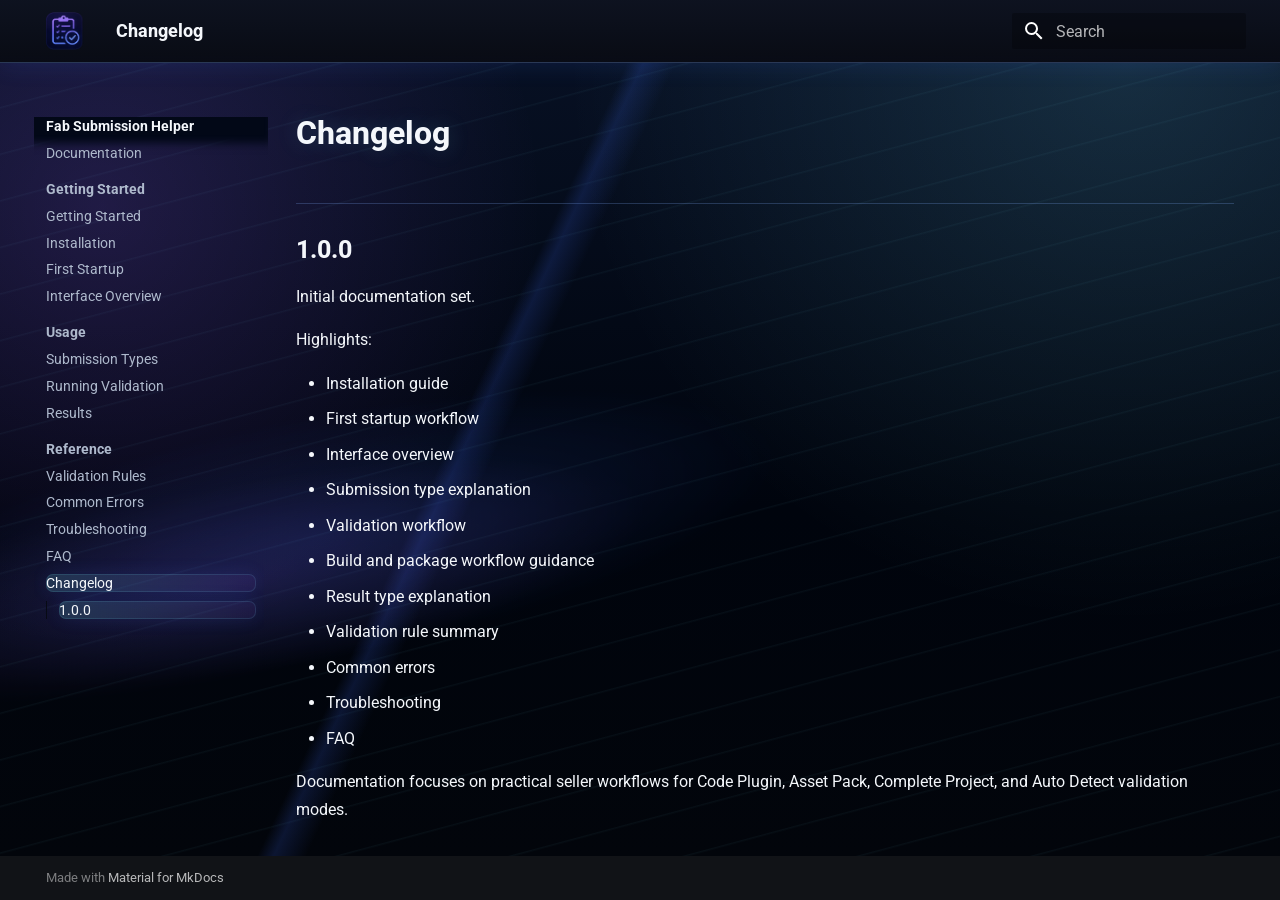
==== site/changelog/index.html @ 4ea3054d "Add MkDocs documentation site" ====
<!doctype html>
<html lang="en" class="no-js">
  <head>
    
      <meta charset="utf-8">
      <meta name="viewport" content="width=device-width,initial-scale=1">
      
        <meta name="description" content="Documentation for the Fab Submission Helper Unreal Engine plugin.">
      
      
        <meta name="author" content="Dokazin">
      
      
      
        <link rel="prev" href="../faq/">
      
      
      
        
      
      
      <link rel="icon" href="../assets/images/Icon128.png">
      <meta name="generator" content="mkdocs-1.6.1, mkdocs-material-9.7.6">
    
    
      
        <title>Changelog - Fab Submission Helper</title>
      
    
    
      <link rel="stylesheet" href="../assets/stylesheets/main.484c7ddc.min.css">
      
        
        <link rel="stylesheet" href="../assets/stylesheets/palette.ab4e12ef.min.css">
      
      


    
    
      
    
    
      
        
        
        <link rel="preconnect" href="https://fonts.gstatic.com" crossorigin>
        <link rel="stylesheet" href="https://fonts.googleapis.com/css?family=Roboto:300,300i,400,400i,700,700i%7CRoboto+Mono:400,400i,700,700i&display=fallback">
        <style>:root{--md-text-font:"Roboto";--md-code-font:"Roboto Mono"}</style>
      
    
    
      <link rel="stylesheet" href="../stylesheets/extra.css">
    
    <script>__md_scope=new URL("..",location),__md_hash=e=>[...e].reduce(((e,_)=>(e<<5)-e+_.charCodeAt(0)),0),__md_get=(e,_=localStorage,t=__md_scope)=>JSON.parse(_.getItem(t.pathname+"."+e)),__md_set=(e,_,t=localStorage,a=__md_scope)=>{try{t.setItem(a.pathname+"."+e,JSON.stringify(_))}catch(e){}}</script>
    
      

    
    
  </head>
  
  
    
    
    
    
    
    <body dir="ltr" data-md-color-scheme="slate" data-md-color-primary="black" data-md-color-accent="cyan">
  
    
    <input class="md-toggle" data-md-toggle="drawer" type="checkbox" id="__drawer" autocomplete="off">
    <input class="md-toggle" data-md-toggle="search" type="checkbox" id="__search" autocomplete="off">
    <label class="md-overlay" for="__drawer"></label>
    <div data-md-component="skip">
      
        
        <a href="#changelog" class="md-skip">
          Skip to content
        </a>
      
    </div>
    <div data-md-component="announce">
      
    </div>
    
    
      

  

<header class="md-header md-header--shadow" data-md-component="header">
  <nav class="md-header__inner md-grid" aria-label="Header">
    <a href=".." title="Fab Submission Helper" class="md-header__button md-logo" aria-label="Fab Submission Helper" data-md-component="logo">
      
  <img src="../assets/images/Icon128.png" alt="logo">

    </a>
    <label class="md-header__button md-icon" for="__drawer">
      
      <svg xmlns="http://www.w3.org/2000/svg" viewBox="0 0 24 24"><path d="M3 6h18v2H3zm0 5h18v2H3zm0 5h18v2H3z"/></svg>
    </label>
    <div class="md-header__title" data-md-component="header-title">
      <div class="md-header__ellipsis">
        <div class="md-header__topic">
          <span class="md-ellipsis">
            Fab Submission Helper
          </span>
        </div>
        <div class="md-header__topic" data-md-component="header-topic">
          <span class="md-ellipsis">
            
              Changelog
            
          </span>
        </div>
      </div>
    </div>
    
      
    
    
    
    
      
      
        <label class="md-header__button md-icon" for="__search">
          
          <svg xmlns="http://www.w3.org/2000/svg" viewBox="0 0 24 24"><path d="M9.5 3A6.5 6.5 0 0 1 16 9.5c0 1.61-.59 3.09-1.56 4.23l.27.27h.79l5 5-1.5 1.5-5-5v-.79l-.27-.27A6.52 6.52 0 0 1 9.5 16 6.5 6.5 0 0 1 3 9.5 6.5 6.5 0 0 1 9.5 3m0 2C7 5 5 7 5 9.5S7 14 9.5 14 14 12 14 9.5 12 5 9.5 5"/></svg>
        </label>
        <div class="md-search" data-md-component="search" role="dialog">
  <label class="md-search__overlay" for="__search"></label>
  <div class="md-search__inner" role="search">
    <form class="md-search__form" name="search">
      <input type="text" class="md-search__input" name="query" aria-label="Search" placeholder="Search" autocapitalize="off" autocorrect="off" autocomplete="off" spellcheck="false" data-md-component="search-query" required>
      <label class="md-search__icon md-icon" for="__search">
        
        <svg xmlns="http://www.w3.org/2000/svg" viewBox="0 0 24 24"><path d="M9.5 3A6.5 6.5 0 0 1 16 9.5c0 1.61-.59 3.09-1.56 4.23l.27.27h.79l5 5-1.5 1.5-5-5v-.79l-.27-.27A6.52 6.52 0 0 1 9.5 16 6.5 6.5 0 0 1 3 9.5 6.5 6.5 0 0 1 9.5 3m0 2C7 5 5 7 5 9.5S7 14 9.5 14 14 12 14 9.5 12 5 9.5 5"/></svg>
        
        <svg xmlns="http://www.w3.org/2000/svg" viewBox="0 0 24 24"><path d="M20 11v2H8l5.5 5.5-1.42 1.42L4.16 12l7.92-7.92L13.5 5.5 8 11z"/></svg>
      </label>
      <nav class="md-search__options" aria-label="Search">
        
          <a href="javascript:void(0)" class="md-search__icon md-icon" title="Share" aria-label="Share" data-clipboard data-clipboard-text="" data-md-component="search-share" tabindex="-1">
            
            <svg xmlns="http://www.w3.org/2000/svg" viewBox="0 0 24 24"><path d="M18 16.08c-.76 0-1.44.3-1.96.77L8.91 12.7c.05-.23.09-.46.09-.7s-.04-.47-.09-.7l7.05-4.11c.54.5 1.25.81 2.04.81a3 3 0 0 0 3-3 3 3 0 0 0-3-3 3 3 0 0 0-3 3c0 .24.04.47.09.7L8.04 9.81C7.5 9.31 6.79 9 6 9a3 3 0 0 0-3 3 3 3 0 0 0 3 3c.79 0 1.5-.31 2.04-.81l7.12 4.15c-.05.21-.08.43-.08.66 0 1.61 1.31 2.91 2.92 2.91s2.92-1.3 2.92-2.91A2.92 2.92 0 0 0 18 16.08"/></svg>
          </a>
        
        <button type="reset" class="md-search__icon md-icon" title="Clear" aria-label="Clear" tabindex="-1">
          
          <svg xmlns="http://www.w3.org/2000/svg" viewBox="0 0 24 24"><path d="M19 6.41 17.59 5 12 10.59 6.41 5 5 6.41 10.59 12 5 17.59 6.41 19 12 13.41 17.59 19 19 17.59 13.41 12z"/></svg>
        </button>
      </nav>
      
        <div class="md-search__suggest" data-md-component="search-suggest"></div>
      
    </form>
    <div class="md-search__output">
      <div class="md-search__scrollwrap" tabindex="0" data-md-scrollfix>
        <div class="md-search-result" data-md-component="search-result">
          <div class="md-search-result__meta">
            Initializing search
          </div>
          <ol class="md-search-result__list" role="presentation"></ol>
        </div>
      </div>
    </div>
  </div>
</div>
      
    
    
  </nav>
  
</header>
    
    <div class="md-container" data-md-component="container">
      
      
        
          
        
      
      <main class="md-main" data-md-component="main">
        <div class="md-main__inner md-grid">
          
            
              
              <div class="md-sidebar md-sidebar--primary" data-md-component="sidebar" data-md-type="navigation" >
                <div class="md-sidebar__scrollwrap">
                  <div class="md-sidebar__inner">
                    



  

<nav class="md-nav md-nav--primary md-nav--integrated" aria-label="Navigation" data-md-level="0">
  <label class="md-nav__title" for="__drawer">
    <a href=".." title="Fab Submission Helper" class="md-nav__button md-logo" aria-label="Fab Submission Helper" data-md-component="logo">
      
  <img src="../assets/images/Icon128.png" alt="logo">

    </a>
    Fab Submission Helper
  </label>
  
  <ul class="md-nav__list" data-md-scrollfix>
    
      
      
  
  
  
  
    <li class="md-nav__item">
      <a href=".." class="md-nav__link">
        
  
  
  <span class="md-ellipsis">
    
  
    Documentation
  

    
  </span>
  
  

      </a>
    </li>
  

    
      
      
  
  
  
  
    
    
    
    
      
        
        
      
    
    
    <li class="md-nav__item md-nav__item--section md-nav__item--nested">
      
        
        
          
        
        <input class="md-nav__toggle md-toggle md-toggle--indeterminate" type="checkbox" id="__nav_2" >
        
          
          <label class="md-nav__link" for="__nav_2" id="__nav_2_label" tabindex="">
            
  
  
  <span class="md-ellipsis">
    
  
    Getting Started
  

    
  </span>
  
  

            <span class="md-nav__icon md-icon"></span>
          </label>
        
        <nav class="md-nav" data-md-level="1" aria-labelledby="__nav_2_label" aria-expanded="false">
          <label class="md-nav__title" for="__nav_2">
            <span class="md-nav__icon md-icon"></span>
            
  
    Getting Started
  

          </label>
          <ul class="md-nav__list" data-md-scrollfix>
            
              
                
  
  
  
  
    <li class="md-nav__item">
      <a href="../getting-started/" class="md-nav__link">
        
  
  
  <span class="md-ellipsis">
    
  
    Getting Started
  

    
  </span>
  
  

      </a>
    </li>
  

              
            
              
                
  
  
  
  
    <li class="md-nav__item">
      <a href="../installation/" class="md-nav__link">
        
  
  
  <span class="md-ellipsis">
    
  
    Installation
  

    
  </span>
  
  

      </a>
    </li>
  

              
            
              
                
  
  
  
  
    <li class="md-nav__item">
      <a href="../first-startup/" class="md-nav__link">
        
  
  
  <span class="md-ellipsis">
    
  
    First Startup
  

    
  </span>
  
  

      </a>
    </li>
  

              
            
              
                
  
  
  
  
    <li class="md-nav__item">
      <a href="../interface-overview/" class="md-nav__link">
        
  
  
  <span class="md-ellipsis">
    
  
    Interface Overview
  

    
  </span>
  
  

      </a>
    </li>
  

              
            
          </ul>
        </nav>
      
    </li>
  

    
      
      
  
  
  
  
    
    
    
    
      
        
        
      
    
    
    <li class="md-nav__item md-nav__item--section md-nav__item--nested">
      
        
        
          
        
        <input class="md-nav__toggle md-toggle md-toggle--indeterminate" type="checkbox" id="__nav_3" >
        
          
          <label class="md-nav__link" for="__nav_3" id="__nav_3_label" tabindex="">
            
  
  
  <span class="md-ellipsis">
    
  
    Usage
  

    
  </span>
  
  

            <span class="md-nav__icon md-icon"></span>
          </label>
        
        <nav class="md-nav" data-md-level="1" aria-labelledby="__nav_3_label" aria-expanded="false">
          <label class="md-nav__title" for="__nav_3">
            <span class="md-nav__icon md-icon"></span>
            
  
    Usage
  

          </label>
          <ul class="md-nav__list" data-md-scrollfix>
            
              
                
  
  
  
  
    <li class="md-nav__item">
      <a href="../submission-types/" class="md-nav__link">
        
  
  
  <span class="md-ellipsis">
    
  
    Submission Types
  

    
  </span>
  
  

      </a>
    </li>
  

              
            
              
                
  
  
  
  
    <li class="md-nav__item">
      <a href="../running-validation/" class="md-nav__link">
        
  
  
  <span class="md-ellipsis">
    
  
    Running Validation
  

    
  </span>
  
  

      </a>
    </li>
  

              
            
              
                
  
  
  
  
    <li class="md-nav__item">
      <a href="../results/" class="md-nav__link">
        
  
  
  <span class="md-ellipsis">
    
  
    Results
  

    
  </span>
  
  

      </a>
    </li>
  

              
            
          </ul>
        </nav>
      
    </li>
  

    
      
      
  
  
    
  
  
  
    
    
    
    
      
        
        
      
    
    
    <li class="md-nav__item md-nav__item--active md-nav__item--section md-nav__item--nested">
      
        
        
        <input class="md-nav__toggle md-toggle " type="checkbox" id="__nav_4" checked>
        
          
          <label class="md-nav__link" for="__nav_4" id="__nav_4_label" tabindex="">
            
  
  
  <span class="md-ellipsis">
    
  
    Reference
  

    
  </span>
  
  

            <span class="md-nav__icon md-icon"></span>
          </label>
        
        <nav class="md-nav" data-md-level="1" aria-labelledby="__nav_4_label" aria-expanded="true">
          <label class="md-nav__title" for="__nav_4">
            <span class="md-nav__icon md-icon"></span>
            
  
    Reference
  

          </label>
          <ul class="md-nav__list" data-md-scrollfix>
            
              
                
  
  
  
  
    <li class="md-nav__item">
      <a href="../validation-rules/" class="md-nav__link">
        
  
  
  <span class="md-ellipsis">
    
  
    Validation Rules
  

    
  </span>
  
  

      </a>
    </li>
  

              
            
              
                
  
  
  
  
    <li class="md-nav__item">
      <a href="../common-errors/" class="md-nav__link">
        
  
  
  <span class="md-ellipsis">
    
  
    Common Errors
  

    
  </span>
  
  

      </a>
    </li>
  

              
            
              
                
  
  
  
  
    <li class="md-nav__item">
      <a href="../troubleshooting/" class="md-nav__link">
        
  
  
  <span class="md-ellipsis">
    
  
    Troubleshooting
  

    
  </span>
  
  

      </a>
    </li>
  

              
            
              
                
  
  
  
  
    <li class="md-nav__item">
      <a href="../faq/" class="md-nav__link">
        
  
  
  <span class="md-ellipsis">
    
  
    FAQ
  

    
  </span>
  
  

      </a>
    </li>
  

              
            
              
                
  
  
    
  
  
  
    <li class="md-nav__item md-nav__item--active">
      
      <input class="md-nav__toggle md-toggle" type="checkbox" id="__toc">
      
      
        
      
      
        <label class="md-nav__link md-nav__link--active" for="__toc">
          
  
  
  <span class="md-ellipsis">
    
  
    Changelog
  

    
  </span>
  
  

          <span class="md-nav__icon md-icon"></span>
        </label>
      
      <a href="./" class="md-nav__link md-nav__link--active">
        
  
  
  <span class="md-ellipsis">
    
  
    Changelog
  

    
  </span>
  
  

      </a>
      
        

  

<nav class="md-nav md-nav--secondary" aria-label="On this page">
  
  
  
    
  
  
    <label class="md-nav__title" for="__toc">
      <span class="md-nav__icon md-icon"></span>
      On this page
    </label>
    <ul class="md-nav__list" data-md-component="toc" data-md-scrollfix>
      
        <li class="md-nav__item">
  <a href="#100" class="md-nav__link">
    <span class="md-ellipsis">
      
        1.0.0
      
    </span>
  </a>
  
</li>
      
    </ul>
  
</nav>
      
    </li>
  

              
            
          </ul>
        </nav>
      
    </li>
  

    
  </ul>
</nav>
                  </div>
                </div>
              </div>
            
            
          
          
            <div class="md-content" data-md-component="content">
              
              <article class="md-content__inner md-typeset">
                
                  



<h1 id="changelog">Changelog<a class="headerlink" href="#changelog" title="Permanent link">&para;</a></h1>
<h2 id="100">1.0.0<a class="headerlink" href="#100" title="Permanent link">&para;</a></h2>
<p>Initial documentation set.</p>
<p>Highlights:</p>
<ul>
<li>Installation guide</li>
<li>First startup workflow</li>
<li>Interface overview</li>
<li>Submission type explanation</li>
<li>Validation workflow</li>
<li>Build and package workflow guidance</li>
<li>Result type explanation</li>
<li>Validation rule summary</li>
<li>Common errors</li>
<li>Troubleshooting</li>
<li>FAQ</li>
</ul>
<p>Documentation focuses on practical seller workflows for Code Plugin, Asset Pack, Complete Project, and Auto Detect validation modes.</p>












                
              </article>
            </div>
          
          
  <script>var tabs=__md_get("__tabs");if(Array.isArray(tabs))e:for(var set of document.querySelectorAll(".tabbed-set")){var labels=set.querySelector(".tabbed-labels");for(var tab of tabs)for(var label of labels.getElementsByTagName("label"))if(label.innerText.trim()===tab){var input=document.getElementById(label.htmlFor);input.checked=!0;continue e}}</script>

<script>var target=document.getElementById(location.hash.slice(1));target&&target.name&&(target.checked=target.name.startsWith("__tabbed_"))</script>
        </div>
        
          <button type="button" class="md-top md-icon" data-md-component="top" hidden>
  
  <svg xmlns="http://www.w3.org/2000/svg" viewBox="0 0 24 24"><path d="M13 20h-2V8l-5.5 5.5-1.42-1.42L12 4.16l7.92 7.92-1.42 1.42L13 8z"/></svg>
  Back to top
</button>
        
      </main>
      
        <footer class="md-footer">
  
  <div class="md-footer-meta md-typeset">
    <div class="md-footer-meta__inner md-grid">
      <div class="md-copyright">
  
  
    Made with
    <a href="https://squidfunk.github.io/mkdocs-material/" target="_blank" rel="noopener">
      Material for MkDocs
    </a>
  
</div>
      
    </div>
  </div>
</footer>
      
    </div>
    <div class="md-dialog" data-md-component="dialog">
      <div class="md-dialog__inner md-typeset"></div>
    </div>
    
    
    
      
      
      <script id="__config" type="application/json">{"annotate": null, "base": "..", "features": ["navigation.sections", "navigation.expand", "navigation.top", "navigation.tracking", "toc.follow", "toc.integrate", "search.suggest", "search.highlight", "search.share", "content.code.copy", "content.code.select", "content.tabs.link"], "search": "../assets/javascripts/workers/search.2c215733.min.js", "tags": null, "translations": {"clipboard.copied": "Copied to clipboard", "clipboard.copy": "Copy to clipboard", "search.result.more.one": "1 more on this page", "search.result.more.other": "# more on this page", "search.result.none": "No matching documents", "search.result.one": "1 matching document", "search.result.other": "# matching documents", "search.result.placeholder": "Type to start searching", "search.result.term.missing": "Missing", "select.version": "Select version"}, "version": null}</script>
    
    
      <script src="../assets/javascripts/bundle.79ae519e.min.js"></script>
      
        <script src="../javascripts/nav-active.js"></script>
      
    
  </body>
</html>
---- site/assets/stylesheets/main.484c7ddc.min.css ----
@charset "UTF-8";html{-webkit-text-size-adjust:none;-moz-text-size-adjust:none;text-size-adjust:none;box-sizing:border-box}*,:after,:before{box-sizing:inherit}@media (prefers-reduced-motion){*,:after,:before{transition:none!important}}body{margin:0}a,button,input,label{-webkit-tap-highlight-color:transparent}a{color:inherit;text-decoration:none}hr{border:0;box-sizing:initial;display:block;height:.05rem;overflow:visible;padding:0}small{font-size:80%}sub,sup{line-height:1em}img{border-style:none}table{border-collapse:initial;border-spacing:0}td,th{font-weight:400;vertical-align:top}button{background:#0000;border:0;font-family:inherit;font-size:inherit;margin:0;padding:0}input{border:0;outline:none}:root{--md-primary-fg-color:#4051b5;--md-primary-fg-color--light:#5d6cc0;--md-primary-fg-color--dark:#303fa1;--md-primary-bg-color:#fff;--md-primary-bg-color--light:#ffffffb3;--md-accent-fg-color:#526cfe;--md-accent-fg-color--transparent:#526cfe1a;--md-accent-bg-color:#fff;--md-accent-bg-color--light:#ffffffb3}[data-md-color-scheme=default]{color-scheme:light}[data-md-color-scheme=default] img[src$="#gh-dark-mode-only"],[data-md-color-scheme=default] img[src$="#only-dark"]{display:none}:root,[data-md-color-scheme=default]{--md-hue:225deg;--md-default-fg-color:#000000de;--md-default-fg-color--light:#0000008a;--md-default-fg-color--lighter:#00000052;--md-default-fg-color--lightest:#00000012;--md-default-bg-color:#fff;--md-default-bg-color--light:#ffffffb3;--md-default-bg-color--lighter:#ffffff4d;--md-default-bg-color--lightest:#ffffff1f;--md-code-fg-color:#36464e;--md-code-bg-color:#f5f5f5;--md-code-bg-color--light:#f5f5f5b3;--md-code-bg-color--lighter:#f5f5f54d;--md-code-hl-color:#4287ff;--md-code-hl-color--light:#4287ff1a;--md-code-hl-number-color:#d52a2a;--md-code-hl-special-color:#db1457;--md-code-hl-function-color:#a846b9;--md-code-hl-constant-color:#6e59d9;--md-code-hl-keyword-color:#3f6ec6;--md-code-hl-string-color:#1c7d4d;--md-code-hl-name-color:var(--md-code-fg-color);--md-code-hl-operator-color:var(--md-default-fg-color--light);--md-code-hl-punctuation-color:var(--md-default-fg-color--light);--md-code-hl-comment-color:var(--md-default-fg-color--light);--md-code-hl-generic-color:var(--md-default-fg-color--light);--md-code-hl-variable-color:var(--md-default-fg-color--light);--md-typeset-color:var(--md-default-fg-color);--md-typeset-a-color:var(--md-primary-fg-color);--md-typeset-del-color:#f5503d26;--md-typeset-ins-color:#0bd57026;--md-typeset-kbd-color:#fafafa;--md-typeset-kbd-accent-color:#fff;--md-typeset-kbd-border-color:#b8b8b8;--md-typeset-mark-color:#ffff0080;--md-typeset-table-color:#0000001f;--md-typeset-table-color--light:rgba(0,0,0,.035);--md-admonition-fg-color:var(--md-default-fg-color);--md-admonition-bg-color:var(--md-default-bg-color);--md-warning-fg-color:#000000de;--md-warning-bg-color:#ff9;--md-footer-fg-color:#fff;--md-footer-fg-color--light:#ffffffb3;--md-footer-fg-color--lighter:#ffffff73;--md-footer-bg-color:#000000de;--md-footer-bg-color--dark:#00000052;--md-shadow-z1:0 0.2rem 0.5rem #0000000d,0 0 0.05rem #0000001a;--md-shadow-z2:0 0.2rem 0.5rem #0000001a,0 0 0.05rem #00000040;--md-shadow-z3:0 0.2rem 0.5rem #0003,0 0 0.05rem #00000059}.md-icon svg{fill:currentcolor;display:block;height:1.2rem;width:1.2rem}body{-webkit-font-smoothing:antialiased;-moz-osx-font-smoothing:grayscale;--md-text-font-family:var(--md-text-font,_),-apple-system,BlinkMacSystemFont,Helvetica,Arial,sans-serif;--md-code-font-family:var(--md-code-font,_),SFMono-Regular,Consolas,Menlo,monospace}aside,body,input{font-feature-settings:"kern","liga";color:var(--md-typeset-color);font-family:var(--md-text-font-family)}code,kbd,pre{font-feature-settings:"kern";font-family:var(--md-code-font-family)}:root{--md-typeset-table-sort-icon:url('data:image/svg+xml;charset=utf-8,<svg xmlns="http://www.w3.org/2000/svg" viewBox="0 0 24 24"><path d="m18 21-4-4h3V7h-3l4-4 4 4h-3v10h3M2 19v-2h10v2M2 13v-2h7v2M2 7V5h4v2z"/></svg>');--md-typeset-table-sort-icon--asc:url('data:image/svg+xml;charset=utf-8,<svg xmlns="http://www.w3.org/2000/svg" viewBox="0 0 24 24"><path d="M19 17h3l-4 4-4-4h3V3h2M2 17h10v2H2M6 5v2H2V5m0 6h7v2H2z"/></svg>');--md-typeset-table-sort-icon--desc:url('data:image/svg+xml;charset=utf-8,<svg xmlns="http://www.w3.org/2000/svg" viewBox="0 0 24 24"><path d="M19 7h3l-4-4-4 4h3v14h2M2 17h10v2H2M6 5v2H2V5m0 6h7v2H2z"/></svg>')}.md-typeset{-webkit-print-color-adjust:exact;color-adjust:exact;font-size:.8rem;line-height:1.6;overflow-wrap:break-word}@media print{.md-typeset{font-size:.68rem}}.md-typeset blockquote,.md-typeset dl,.md-typeset figure,.md-typeset ol,.md-typeset pre,.md-typeset ul{margin-bottom:1em;margin-top:1em}.md-typeset h1{color:var(--md-default-fg-color--light);font-size:2em;line-height:1.3;margin:0 0 1.25em}.md-typeset h1,.md-typeset h2{font-weight:300;letter-spacing:-.01em}.md-typeset h2{font-size:1.5625em;line-height:1.4;margin:1.6em 0 .64em}.md-typeset h3{font-size:1.25em;font-weight:400;letter-spacing:-.01em;line-height:1.5;margin:1.6em 0 .8em}.md-typeset h2+h3{margin-top:.8em}.md-typeset h4{font-weight:700;letter-spacing:-.01em;margin:1em 0}.md-typeset h5,.md-typeset h6{color:var(--md-default-fg-color--light);font-size:.8em;font-weight:700;letter-spacing:-.01em;margin:1.25em 0}.md-typeset h5{text-transform:uppercase}.md-typeset h5 code{text-transform:none}.md-typeset hr{border-bottom:.05rem solid var(--md-default-fg-color--lightest);display:flow-root;margin:1.5em 0}.md-typeset a{color:var(--md-typeset-a-color);word-break:break-word}.md-typeset a,.md-typeset a:before{transition:color 125ms}.md-typeset a:focus,.md-typeset a:hover{color:var(--md-accent-fg-color)}.md-typeset a:focus code,.md-typeset a:hover code{background-color:var(--md-accent-fg-color--transparent);color:var(--md-accent-fg-color)}.md-typeset a code{color:var(--md-typeset-a-color)}.md-typeset a.focus-visible{outline-color:var(--md-accent-fg-color);outline-offset:.2rem}.md-typeset code,.md-typeset kbd,.md-typeset pre{color:var(--md-code-fg-color);direction:ltr;font-variant-ligatures:none;transition:background-color 125ms}@media print{.md-typeset code,.md-typeset kbd,.md-typeset pre{white-space:pre-wrap}}.md-typeset code{background-color:var(--md-code-bg-color);border-radius:.1rem;-webkit-box-decoration-break:clone;box-decoration-break:clone;font-size:.85em;padding:0 .2941176471em;transition:color 125ms,background-color 125ms;word-break:break-word}.md-typeset code:not(.focus-visible){-webkit-tap-highlight-color:transparent;outline:none}.md-typeset pre{display:flow-root;line-height:1.4;position:relative}.md-typeset pre>code{-webkit-box-decoration-break:slice;box-decoration-break:slice;box-shadow:none;display:block;margin:0;outline-color:var(--md-accent-fg-color);overflow:auto;padding:.7720588235em 1.1764705882em;scrollbar-color:var(--md-default-fg-color--lighter) #0000;scrollbar-width:thin;touch-action:auto;word-break:normal}.md-typeset pre>code:hover{scrollbar-color:var(--md-accent-fg-color) #0000}.md-typeset pre>code::-webkit-scrollbar{height:.2rem;width:.2rem}.md-typeset pre>code::-webkit-scrollbar-thumb{background-color:var(--md-default-fg-color--lighter)}.md-typeset pre>code::-webkit-scrollbar-thumb:hover{background-color:var(--md-accent-fg-color)}.md-typeset kbd{background-color:var(--md-typeset-kbd-color);border-radius:.1rem;box-shadow:0 .1rem 0 .05rem var(--md-typeset-kbd-border-color),0 .1rem 0 var(--md-typeset-kbd-border-color),0 -.1rem .2rem var(--md-typeset-kbd-accent-color) inset;color:var(--md-default-fg-color);display:inline-block;font-size:.75em;padding:0 .6666666667em;vertical-align:text-top;word-break:break-word}.md-typeset mark{background-color:var(--md-typeset-mark-color);-webkit-box-decoration-break:clone;box-decoration-break:clone;color:inherit;word-break:break-word}.md-typeset abbr{cursor:help;text-decoration:none}.md-typeset [data-preview],.md-typeset abbr{border-bottom:.05rem dotted var(--md-default-fg-color--light)}.md-typeset small{opacity:.75}[dir=ltr] .md-typeset sub,[dir=ltr] .md-typeset sup{margin-left:.078125em}[dir=rtl] .md-typeset sub,[dir=rtl] .md-typeset sup{margin-right:.078125em}[dir=ltr] .md-typeset blockquote{padding-left:.6rem}[dir=rtl] .md-typeset blockquote{padding-right:.6rem}[dir=ltr] .md-typeset blockquote{border-left:.2rem solid var(--md-default-fg-color--lighter)}[dir=rtl] .md-typeset blockquote{border-right:.2rem solid var(--md-default-fg-color--lighter)}.md-typeset blockquote{color:var(--md-default-fg-color--light);margin-left:0;margin-right:0}.md-typeset ul{list-style-type:disc}.md-typeset ul[type]{list-style-type:revert-layer}[dir=ltr] .md-typeset ol,[dir=ltr] .md-typeset ul{margin-left:.625em}[dir=rtl] .md-typeset ol,[dir=rtl] .md-typeset ul{margin-right:.625em}.md-typeset ol,.md-typeset ul{padding:0}.md-typeset ol:not([hidden]),.md-typeset ul:not([hidden]){display:flow-root}.md-typeset ol ol,.md-typeset ul ol{list-style-type:lower-alpha}.md-typeset ol ol ol,.md-typeset ul ol ol{list-style-type:lower-roman}.md-typeset ol ol ol ol,.md-typeset ul ol ol ol{list-style-type:upper-alpha}.md-typeset ol ol ol ol ol,.md-typeset ul ol ol ol ol{list-style-type:upper-roman}.md-typeset ol[type],.md-typeset ul[type]{list-style-type:revert-layer}[dir=ltr] .md-typeset ol li,[dir=ltr] .md-typeset ul li{margin-left:1.25em}[dir=rtl] .md-typeset ol li,[dir=rtl] .md-typeset ul li{margin-right:1.25em}.md-typeset ol li,.md-typeset ul li{margin-bottom:.5em}.md-typeset ol li blockquote,.md-typeset ol li p,.md-typeset ul li blockquote,.md-typeset ul li p{margin:.5em 0}.md-typeset ol li:last-child,.md-typeset ul li:last-child{margin-bottom:0}[dir=ltr] .md-typeset ol li ol,[dir=ltr] .md-typeset ol li ul,[dir=ltr] .md-typeset ul li ol,[dir=ltr] .md-typeset ul li ul{margin-left:.625em}[dir=rtl] .md-typeset ol li ol,[dir=rtl] .md-typeset ol li ul,[dir=rtl] .md-typeset ul li ol,[dir=rtl] .md-typeset ul li ul{margin-right:.625em}.md-typeset ol li ol,.md-typeset ol li ul,.md-typeset ul li ol,.md-typeset ul li ul{margin-bottom:.5em;margin-top:.5em}[dir=ltr] .md-typeset dd{margin-left:1.875em}[dir=rtl] .md-typeset dd{margin-right:1.875em}.md-typeset dd{margin-bottom:1.5em;margin-top:1em}.md-typeset img,.md-typeset svg,.md-typeset video{height:auto;max-width:100%}.md-typeset img[align=left]{margin:1em 1em 1em 0}.md-typeset img[align=right]{margin:1em 0 1em 1em}.md-typeset img[align]:only-child{margin-top:0}.md-typeset figure{display:flow-root;margin:1em auto;max-width:100%;text-align:center;width:fit-content}.md-typeset figure img{display:block;margin:0 auto}.md-typeset figcaption{font-style:italic;margin:1em auto;max-width:24rem}.md-typeset iframe{max-width:100%}.md-typeset table:not([class]){background-color:var(--md-default-bg-color);border:.05rem solid var(--md-typeset-table-color);border-radius:.1rem;display:inline-block;font-size:.64rem;max-width:100%;overflow:auto;touch-action:auto}@media print{.md-typeset table:not([class]){display:table}}.md-typeset table:not([class])+*{margin-top:1.5em}.md-typeset table:not([class]) td>:first-child,.md-typeset table:not([class]) th>:first-child{margin-top:0}.md-typeset table:not([class]) td>:last-child,.md-typeset table:not([class]) th>:last-child{margin-bottom:0}.md-typeset table:not([class]) td:not([align]),.md-typeset table:not([class]) th:not([align]){text-align:left}[dir=rtl] .md-typeset table:not([class]) td:not([align]),[dir=rtl] .md-typeset table:not([class]) th:not([align]){text-align:right}.md-typeset table:not([class]) th{font-weight:700;min-width:5rem;padding:.9375em 1.25em;vertical-align:top}.md-typeset table:not([class]) td{border-top:.05rem solid var(--md-typeset-table-color);padding:.9375em 1.25em;vertical-align:top}.md-typeset table:not([class]) tbody tr{transition:background-color 125ms}.md-typeset table:not([class]) tbody tr:hover{background-color:var(--md-typeset-table-color--light);box-shadow:0 .05rem 0 var(--md-default-bg-color) inset}.md-typeset table:not([class]) a{word-break:normal}.md-typeset table th[role=columnheader]{cursor:pointer}[dir=ltr] .md-typeset table th[role=columnheader]:after{margin-left:.5em}[dir=rtl] .md-typeset table th[role=columnheader]:after{margin-right:.5em}.md-typeset table th[role=columnheader]:after{content:"";display:inline-block;height:1.2em;-webkit-mask-image:var(--md-typeset-table-sort-icon);mask-image:var(--md-typeset-table-sort-icon);-webkit-mask-repeat:no-repeat;mask-repeat:no-repeat;-webkit-mask-size:contain;mask-size:contain;transition:background-color 125ms;vertical-align:text-bottom;width:1.2em}.md-typeset table th[role=columnheader]:hover:after{background-color:var(--md-default-fg-color--lighter)}.md-typeset table th[role=columnheader][aria-sort=ascending]:after{background-color:var(--md-default-fg-color--light);-webkit-mask-image:var(--md-typeset-table-sort-icon--asc);mask-image:var(--md-typeset-table-sort-icon--asc)}.md-typeset table th[role=columnheader][aria-sort=descending]:after{background-color:var(--md-default-fg-color--light);-webkit-mask-image:var(--md-typeset-table-sort-icon--desc);mask-image:var(--md-typeset-table-sort-icon--desc)}.md-typeset__scrollwrap{margin:1em -.8rem;overflow-x:auto;touch-action:auto}.md-typeset__table{display:inline-block;margin-bottom:.5em;padding:0 .8rem}@media print{.md-typeset__table{display:block}}html .md-typeset__table table{display:table;margin:0;overflow:hidden;width:100%}@media screen and (max-width:44.984375em){.md-content__inner>pre{margin:1em -.8rem}.md-content__inner>pre code{border-radius:0}}.md-typeset .md-author{border-radius:100%;display:block;flex-shrink:0;height:1.6rem;overflow:hidden;position:relative;transition:color 125ms,transform 125ms;width:1.6rem}.md-typeset .md-author img{display:block}.md-typeset .md-author--more{background:var(--md-default-fg-color--lightest);color:var(--md-default-fg-color--lighter);font-size:.6rem;font-weight:700;line-height:1.6rem;text-align:center}.md-typeset .md-author--long{height:2.4rem;width:2.4rem}.md-typeset a.md-author{transform:scale(1)}.md-typeset a.md-author img{border-radius:100%;filter:grayscale(100%) opacity(75%);transition:filter 125ms}.md-typeset a.md-author:focus,.md-typeset a.md-author:hover{transform:scale(1.1);z-index:1}.md-typeset a.md-author:focus img,.md-typeset a.md-author:hover img{filter:grayscale(0)}.md-banner{background-color:var(--md-footer-bg-color);color:var(--md-footer-fg-color);overflow:auto}@media print{.md-banner{display:none}}.md-banner--warning{background-color:var(--md-warning-bg-color);color:var(--md-warning-fg-color)}.md-banner__inner{font-size:.7rem;margin:.6rem auto;padding:0 .8rem}[dir=ltr] .md-banner__button{float:right}[dir=rtl] .md-banner__button{float:left}.md-banner__button{color:inherit;cursor:pointer;transition:opacity .25s}.no-js .md-banner__button{display:none}.md-banner__button:hover{opacity:.7}html{font-size:125%;height:100%;overflow-x:hidden}@media screen and (min-width:100em){html{font-size:137.5%}}@media screen and (min-width:125em){html{font-size:150%}}body{background-color:var(--md-default-bg-color);display:flex;flex-direction:column;font-size:.5rem;min-height:100%;position:relative;width:100%}@media print{body{display:block}}@media screen and (max-width:59.984375em){body[data-md-scrolllock]{position:fixed}}.md-grid{margin-left:auto;margin-right:auto;max-width:61rem}.md-container{display:flex;flex-direction:column;flex-grow:1}@media print{.md-container{display:block}}.md-main{flex-grow:1}.md-main__inner{display:flex;height:100%;margin-top:1.5rem}.md-ellipsis{overflow:hidden;text-overflow:ellipsis}.md-toggle{display:none}.md-option{height:0;opacity:0;position:absolute;width:0}.md-option:checked+label:not([hidden]){display:block}.md-option.focus-visible+label{outline-color:var(--md-accent-fg-color);outline-style:auto}.md-skip{background-color:var(--md-default-fg-color);border-radius:.1rem;color:var(--md-default-bg-color);font-size:.64rem;margin:.5rem;opacity:0;outline-color:var(--md-accent-fg-color);padding:.3rem .5rem;position:fixed;transform:translateY(.4rem);z-index:-1}.md-skip:focus{opacity:1;transform:translateY(0);transition:transform .25s cubic-bezier(.4,0,.2,1),opacity 175ms 75ms;z-index:10}@page{margin:25mm}:root{--md-clipboard-icon:url('data:image/svg+xml;charset=utf-8,<svg xmlns="http://www.w3.org/2000/svg" viewBox="0 0 24 24"><path d="M19 21H8V7h11m0-2H8a2 2 0 0 0-2 2v14a2 2 0 0 0 2 2h11a2 2 0 0 0 2-2V7a2 2 0 0 0-2-2m-3-4H4a2 2 0 0 0-2 2v14h2V3h12z"/></svg>')}.md-clipboard{border-radius:.1rem;color:var(--md-default-fg-color--lightest);cursor:pointer;height:1.5em;outline-color:var(--md-accent-fg-color);outline-offset:.1rem;transition:color .25s;width:1.5em;z-index:1}@media print{.md-clipboard{display:none}}.md-clipboard:not(.focus-visible){-webkit-tap-highlight-color:transparent;outline:none}:hover>.md-clipboard{color:var(--md-default-fg-color--light)}.md-clipboard:focus,.md-clipboard:hover{color:var(--md-accent-fg-color)}.md-clipboard:after{background-color:currentcolor;content:"";display:block;height:1.125em;margin:0 auto;-webkit-mask-image:var(--md-clipboard-icon);mask-image:var(--md-clipboard-icon);-webkit-mask-position:center;mask-position:center;-webkit-mask-repeat:no-repeat;mask-repeat:no-repeat;-webkit-mask-size:contain;mask-size:contain;width:1.125em}.md-clipboard--inline{cursor:pointer}.md-clipboard--inline code{transition:color .25s,background-color .25s}.md-clipboard--inline:focus code,.md-clipboard--inline:hover code{background-color:var(--md-accent-fg-color--transparent);color:var(--md-accent-fg-color)}:root{--md-code-select-icon:url('data:image/svg+xml;charset=utf-8,<svg xmlns="http://www.w3.org/2000/svg" viewBox="0 0 24 24"><path d="M19 19h-4v2h4c1.1 0 2-.9 2-2v-4h-2m0-12h-4v2h4v4h2V5c0-1.1-.9-2-2-2M5 5h4V3H5c-1.1 0-2 .9-2 2v4h2m0 6H3v4c0 1.1.9 2 2 2h4v-2H5zm2-4h2v2H7zm4 0h2v2h-2zm4 0h2v2h-2zM7 7h2v2H7zm4 0h2v2h-2zm4 0h2v2h-2zm-8 8h2v2H7zm4 0h2v2h-2zm4 0h2v2h-2z"/></svg>');--md-code-copy-icon:url('data:image/svg+xml;charset=utf-8,<svg xmlns="http://www.w3.org/2000/svg" viewBox="0 0 24 24"><path d="M19 21H8V7h11m0-2H8a2 2 0 0 0-2 2v14a2 2 0 0 0 2 2h11a2 2 0 0 0 2-2V7a2 2 0 0 0-2-2m-3-4H4a2 2 0 0 0-2 2v14h2V3h12z"/></svg>')}.md-typeset .md-code__content{display:grid}.md-code__nav{background-color:var(--md-code-bg-color--lighter);border-radius:.1rem;display:flex;gap:.2rem;padding:.2rem;position:absolute;right:.25em;top:.25em;transition:background-color .25s;z-index:1}:hover>.md-code__nav{background-color:var(--md-code-bg-color--light)}.md-code__button{color:var(--md-default-fg-color--lightest);cursor:pointer;display:block;height:1.5em;outline-color:var(--md-accent-fg-color);outline-offset:.1rem;transition:color .25s;width:1.5em}:hover>*>.md-code__button{color:var(--md-default-fg-color--light)}.md-code__button.focus-visible,.md-code__button:hover{color:var(--md-accent-fg-color)}.md-code__button--active{color:var(--md-default-fg-color)!important}.md-code__button:after{background-color:currentcolor;content:"";display:block;height:1.125em;margin:0 auto;-webkit-mask-position:center;mask-position:center;-webkit-mask-repeat:no-repeat;mask-repeat:no-repeat;-webkit-mask-size:contain;mask-size:contain;width:1.125em}.md-code__button[data-md-type=select]:after{-webkit-mask-image:var(--md-code-select-icon);mask-image:var(--md-code-select-icon)}.md-code__button[data-md-type=copy]:after{-webkit-mask-image:var(--md-code-copy-icon);mask-image:var(--md-code-copy-icon)}@keyframes consent{0%{opacity:0;transform:translateY(100%)}to{opacity:1;transform:translateY(0)}}@keyframes overlay{0%{opacity:0}to{opacity:1}}.md-consent__overlay{animation:overlay .25s both;-webkit-backdrop-filter:blur(.1rem);backdrop-filter:blur(.1rem);background-color:#0000008a;height:100%;opacity:1;position:fixed;top:0;width:100%;z-index:5}.md-consent__inner{animation:consent .5s cubic-bezier(.1,.7,.1,1) both;background-color:var(--md-default-bg-color);border:0;border-radius:.1rem;bottom:0;box-shadow:0 0 .2rem #0000001a,0 .2rem .4rem #0003;max-height:100%;overflow:auto;padding:0;position:fixed;width:100%;z-index:5}.md-consent__form{padding:.8rem}.md-consent__settings{display:none;margin:1em 0}input:checked+.md-consent__settings{display:block}.md-consent__controls{margin-bottom:.8rem}.md-typeset .md-consent__controls .md-button{display:inline}@media screen and (max-width:44.984375em){.md-typeset .md-consent__controls .md-button{display:block;margin-top:.4rem;text-align:center;width:100%}}.md-consent label{cursor:pointer}.md-content{flex-grow:1;min-width:0}.md-content__inner{margin:0 .8rem 1.2rem;padding-top:.6rem}@media screen and (min-width:76.25em){[dir=ltr] .md-sidebar--primary:not([hidden])~.md-content>.md-content__inner{margin-left:1.2rem}[dir=ltr] .md-sidebar--secondary:not([hidden])~.md-content>.md-content__inner,[dir=rtl] .md-sidebar--primary:not([hidden])~.md-content>.md-content__inner{margin-right:1.2rem}[dir=rtl] .md-sidebar--secondary:not([hidden])~.md-content>.md-content__inner{margin-left:1.2rem}}.md-content__inner:before{content:"";display:block;height:.4rem}.md-content__inner>:last-child{margin-bottom:0}[dir=ltr] .md-content__button{float:right}[dir=rtl] .md-content__button{float:left}[dir=ltr] .md-content__button{margin-left:.4rem}[dir=rtl] .md-content__button{margin-right:.4rem}.md-content__button{margin:.4rem 0;padding:0}@media print{.md-content__button{display:none}}.md-typeset .md-content__button{color:var(--md-default-fg-color--lighter)}.md-content__button svg{display:inline;vertical-align:top}[dir=rtl] .md-content__button svg{transform:scaleX(-1)}[dir=ltr] .md-dialog{right:.8rem}[dir=rtl] .md-dialog{left:.8rem}.md-dialog{background-color:var(--md-default-fg-color);border-radius:.1rem;bottom:.8rem;box-shadow:var(--md-shadow-z3);min-width:11.1rem;opacity:0;padding:.4rem .6rem;pointer-events:none;position:fixed;transform:translateY(100%);transition:transform 0ms .4s,opacity .4s;z-index:4}@media print{.md-dialog{display:none}}.md-dialog--active{opacity:1;pointer-events:auto;transform:translateY(0);transition:transform .4s cubic-bezier(.075,.85,.175,1),opacity .4s}.md-dialog__inner{color:var(--md-default-bg-color);font-size:.7rem}.md-feedback{margin:2em 0 1em;text-align:center}.md-feedback fieldset{border:none;margin:0;padding:0}.md-feedback__title{font-weight:700;margin:1em auto}.md-feedback__inner{position:relative}.md-feedback__list{display:flex;flex-wrap:wrap;place-content:baseline center;position:relative}.md-feedback__list:hover .md-icon:not(:disabled){color:var(--md-default-fg-color--lighter)}:disabled .md-feedback__list{min-height:1.8rem}.md-feedback__icon{color:var(--md-default-fg-color--light);cursor:pointer;flex-shrink:0;margin:0 .1rem;transition:color 125ms}.md-feedback__icon:not(:disabled).md-icon:hover{color:var(--md-accent-fg-color)}.md-feedback__icon:disabled{color:var(--md-default-fg-color--lightest);pointer-events:none}.md-feedback__note{opacity:0;position:relative;transform:translateY(.4rem);transition:transform .4s cubic-bezier(.1,.7,.1,1),opacity .15s}.md-feedback__note>*{margin:0 auto;max-width:16rem}:disabled .md-feedback__note{opacity:1;transform:translateY(0)}@media print{.md-feedback{display:none}}.md-footer{background-color:var(--md-footer-bg-color);color:var(--md-footer-fg-color)}@media print{.md-footer{display:none}}.md-footer__inner{justify-content:space-between;overflow:auto;padding:.2rem}.md-footer__inner:not([hidden]){display:flex}.md-footer__link{align-items:end;display:flex;flex-grow:0.01;margin-bottom:.4rem;margin-top:1rem;max-width:100%;outline-color:var(--md-accent-fg-color);overflow:hidden;transition:opacity .25s}.md-footer__link:focus,.md-footer__link:hover{opacity:.7}[dir=rtl] .md-footer__link svg{transform:scaleX(-1)}@media screen and (max-width:44.984375em){.md-footer__link--prev{flex-shrink:0}.md-footer__link--prev .md-footer__title{display:none}}[dir=ltr] .md-footer__link--next{margin-left:auto}[dir=rtl] .md-footer__link--next{margin-right:auto}.md-footer__link--next{text-align:right}[dir=rtl] .md-footer__link--next{text-align:left}.md-footer__title{flex-grow:1;font-size:.9rem;margin-bottom:.7rem;max-width:calc(100% - 2.4rem);padding:0 1rem;white-space:nowrap}.md-footer__button{margin:.2rem;padding:.4rem}.md-footer__direction{font-size:.64rem;opacity:.7}.md-footer-meta{background-color:var(--md-footer-bg-color--dark)}.md-footer-meta__inner{display:flex;flex-wrap:wrap;justify-content:space-between;padding:.2rem}html .md-footer-meta.md-typeset a{color:var(--md-footer-fg-color--light)}html .md-footer-meta.md-typeset a:focus,html .md-footer-meta.md-typeset a:hover{color:var(--md-footer-fg-color)}.md-copyright{color:var(--md-footer-fg-color--lighter);font-size:.64rem;margin:auto .6rem;padding:.4rem 0;width:100%}@media screen and (min-width:45em){.md-copyright{width:auto}}.md-copyright__highlight{color:var(--md-footer-fg-color--light)}.md-social{display:inline-flex;gap:.2rem;margin:0 .4rem;padding:.2rem 0 .6rem}@media screen and (min-width:45em){.md-social{padding:.6rem 0}}.md-social__link{display:inline-block;height:1.6rem;text-align:center;width:1.6rem}.md-social__link:before{line-height:1.9}.md-social__link svg{fill:currentcolor;max-height:.8rem;vertical-align:-25%}.md-typeset .md-button{border:.1rem solid;border-radius:.1rem;color:var(--md-primary-fg-color);cursor:pointer;display:inline-block;font-weight:700;padding:.625em 2em;transition:color 125ms,background-color 125ms,border-color 125ms}.md-typeset .md-button--primary{background-color:var(--md-primary-fg-color);border-color:var(--md-primary-fg-color);color:var(--md-primary-bg-color)}.md-typeset .md-button:focus,.md-typeset .md-button:hover{background-color:var(--md-accent-fg-color);border-color:var(--md-accent-fg-color);color:var(--md-accent-bg-color)}[dir=ltr] .md-typeset .md-input{border-top-left-radius:.1rem}[dir=ltr] .md-typeset .md-input,[dir=rtl] .md-typeset .md-input{border-top-right-radius:.1rem}[dir=rtl] .md-typeset .md-input{border-top-left-radius:.1rem}.md-typeset .md-input{border-bottom:.1rem solid var(--md-default-fg-color--lighter);box-shadow:var(--md-shadow-z1);font-size:.8rem;height:1.8rem;padding:0 .6rem;transition:border .25s,box-shadow .25s}.md-typeset .md-input:focus,.md-typeset .md-input:hover{border-bottom-color:var(--md-accent-fg-color);box-shadow:var(--md-shadow-z2)}.md-typeset .md-input--stretch{width:100%}.md-header{background-color:var(--md-primary-fg-color);box-shadow:0 0 .2rem #0000,0 .2rem .4rem #0000;color:var(--md-primary-bg-color);display:block;left:0;position:sticky;right:0;top:0;z-index:4}@media print{.md-header{display:none}}.md-header[hidden]{transform:translateY(-100%);transition:transform .25s cubic-bezier(.8,0,.6,1),box-shadow .25s}.md-header--shadow{box-shadow:0 0 .2rem #0000001a,0 .2rem .4rem #0003;transition:transform .25s cubic-bezier(.1,.7,.1,1),box-shadow .25s}.md-header__inner{align-items:center;display:flex;padding:0 .2rem}.md-header__button{color:currentcolor;cursor:pointer;margin:.2rem;outline-color:var(--md-accent-fg-color);padding:.4rem;position:relative;transition:opacity .25s;vertical-align:middle;z-index:1}.md-header__button:hover{opacity:.7}.md-header__button:not([hidden]){display:inline-block}.md-header__button:not(.focus-visible){-webkit-tap-highlight-color:transparent;outline:none}.md-header__button.md-logo{margin:.2rem;padding:.4rem}@media screen and (max-width:76.234375em){.md-header__button.md-logo{display:none}}.md-header__button.md-logo img,.md-header__button.md-logo svg{fill:currentcolor;display:block;height:1.2rem;width:auto}@media screen and (min-width:60em){.md-header__button[for=__search]{display:none}}.no-js .md-header__button[for=__search]{display:none}[dir=rtl] .md-header__button[for=__search] svg{transform:scaleX(-1)}@media screen and (min-width:76.25em){.md-header__button[for=__drawer]{display:none}}.md-header__topic{display:flex;max-width:100%;position:absolute;transition:transform .4s cubic-bezier(.1,.7,.1,1),opacity .15s;white-space:nowrap}.md-header__topic+.md-header__topic{opacity:0;pointer-events:none;transform:translateX(1.25rem);transition:transform .4s cubic-bezier(1,.7,.1,.1),opacity .15s;z-index:-1}[dir=rtl] .md-header__topic+.md-header__topic{transform:translateX(-1.25rem)}.md-header__topic:first-child{font-weight:700}[dir=ltr] .md-header__title{margin-left:1rem;margin-right:.4rem}[dir=rtl] .md-header__title{margin-left:.4rem;margin-right:1rem}.md-header__title{flex-grow:1;font-size:.9rem;height:2.4rem;line-height:2.4rem}.md-header__title--active .md-header__topic{opacity:0;pointer-events:none;transform:translateX(-1.25rem);transition:transform .4s cubic-bezier(1,.7,.1,.1),opacity .15s;z-index:-1}[dir=rtl] .md-header__title--active .md-header__topic{transform:translateX(1.25rem)}.md-header__title--active .md-header__topic+.md-header__topic{opacity:1;pointer-events:auto;transform:translateX(0);transition:transform .4s cubic-bezier(.1,.7,.1,1),opacity .15s;z-index:0}.md-header__title>.md-header__ellipsis{height:100%;position:relative;width:100%}.md-header__option{display:flex;flex-shrink:0;max-width:100%;transition:max-width 0ms .25s,opacity .25s .25s;white-space:nowrap}[data-md-toggle=search]:checked~.md-header .md-header__option{max-width:0;opacity:0;transition:max-width 0ms,opacity 0ms}.md-header__option>input{bottom:0}.md-header__source{display:none}@media screen and (min-width:60em){[dir=ltr] .md-header__source{margin-left:1rem}[dir=rtl] .md-header__source{margin-right:1rem}.md-header__source{display:block;max-width:11.7rem;width:11.7rem}}@media screen and (min-width:76.25em){[dir=ltr] .md-header__source{margin-left:1.4rem}[dir=rtl] .md-header__source{margin-right:1.4rem}}.md-meta{color:var(--md-default-fg-color--light);font-size:.7rem;line-height:1.3}.md-meta__list{display:inline-flex;flex-wrap:wrap;list-style:none;margin:0;padding:0}.md-meta__item:not(:last-child):after{content:"·";margin-left:.2rem;margin-right:.2rem}.md-meta__link{color:var(--md-typeset-a-color)}.md-meta__link:focus,.md-meta__link:hover{color:var(--md-accent-fg-color)}.md-draft{background-color:#ff1744;border-radius:.125em;color:#fff;display:inline-block;font-weight:700;padding-left:.5714285714em;padding-right:.5714285714em}:root{--md-nav-icon--prev:url('data:image/svg+xml;charset=utf-8,<svg xmlns="http://www.w3.org/2000/svg" viewBox="0 0 24 24"><path d="M20 11v2H8l5.5 5.5-1.42 1.42L4.16 12l7.92-7.92L13.5 5.5 8 11z"/></svg>');--md-nav-icon--next:url('data:image/svg+xml;charset=utf-8,<svg xmlns="http://www.w3.org/2000/svg" viewBox="0 0 24 24"><path d="M8.59 16.58 13.17 12 8.59 7.41 10 6l6 6-6 6z"/></svg>');--md-toc-icon:url('data:image/svg+xml;charset=utf-8,<svg xmlns="http://www.w3.org/2000/svg" viewBox="0 0 24 24"><path d="M3 9h14V7H3zm0 4h14v-2H3zm0 4h14v-2H3zm16 0h2v-2h-2zm0-10v2h2V7zm0 6h2v-2h-2z"/></svg>')}.md-nav{font-size:.7rem;line-height:1.3}.md-nav__title{color:var(--md-default-fg-color--light);display:block;font-weight:700;overflow:hidden;padding:0 .6rem;text-overflow:ellipsis}.md-nav__title .md-nav__button{display:none}.md-nav__title .md-nav__button img{height:100%;width:auto}.md-nav__title .md-nav__button.md-logo img,.md-nav__title .md-nav__button.md-logo svg{fill:currentcolor;display:block;height:2.4rem;max-width:100%;object-fit:contain;width:auto}.md-nav__list{list-style:none;margin:0;padding:0}.md-nav__link{align-items:flex-start;display:flex;gap:.4rem;margin-top:.625em;scroll-snap-align:start;transition:color 125ms}.md-nav__link--passed,.md-nav__link--passed code{color:var(--md-default-fg-color--light)}.md-nav__item .md-nav__link--active,.md-nav__item .md-nav__link--active code{color:var(--md-typeset-a-color)}.md-nav__link .md-ellipsis{position:relative}.md-nav__link .md-ellipsis code{word-break:normal}[dir=ltr] .md-nav__link .md-icon:last-child{margin-left:auto}[dir=rtl] .md-nav__link .md-icon:last-child{margin-right:auto}.md-nav__link .md-typeset{font-size:.7rem;line-height:1.3}.md-nav__link svg{fill:currentcolor;flex-shrink:0;height:1.3em;position:relative}.md-nav__link[for]:focus,.md-nav__link[for]:hover,.md-nav__link[href]:focus,.md-nav__link[href]:hover{color:var(--md-accent-fg-color);cursor:pointer}.md-nav__link[for]:focus code,.md-nav__link[for]:hover code,.md-nav__link[href]:focus code,.md-nav__link[href]:hover code{background-color:var(--md-accent-fg-color--transparent);color:var(--md-accent-fg-color)}.md-nav__link.focus-visible{outline-color:var(--md-accent-fg-color);outline-offset:.2rem}.md-nav--primary .md-nav__link[for=__toc]{display:none}.md-nav--primary .md-nav__link[for=__toc] .md-icon:after{background-color:currentcolor;display:block;height:100%;-webkit-mask-image:var(--md-toc-icon);mask-image:var(--md-toc-icon);width:100%}.md-nav--primary .md-nav__link[for=__toc]~.md-nav{display:none}.md-nav__container>.md-nav__link{margin-top:0}.md-nav__container>.md-nav__link:first-child{flex-grow:1;min-width:0}.md-nav__icon{flex-shrink:0}.md-nav__source{display:none}@media screen and (max-width:76.234375em){.md-nav--primary,.md-nav--primary .md-nav{background-color:var(--md-default-bg-color);display:flex;flex-direction:column;height:100%;left:0;position:absolute;right:0;top:0;z-index:1}.md-nav--primary .md-nav__item,.md-nav--primary .md-nav__title{font-size:.8rem;line-height:1.5}.md-nav--primary .md-nav__title{background-color:var(--md-default-fg-color--lightest);color:var(--md-default-fg-color--light);cursor:pointer;height:5.6rem;line-height:2.4rem;padding:3rem .8rem .2rem;position:relative;white-space:nowrap}[dir=ltr] .md-nav--primary .md-nav__title .md-nav__icon{left:.4rem}[dir=rtl] .md-nav--primary .md-nav__title .md-nav__icon{right:.4rem}.md-nav--primary .md-nav__title .md-nav__icon{display:block;height:1.2rem;margin:.2rem;position:absolute;top:.4rem;width:1.2rem}.md-nav--primary .md-nav__title .md-nav__icon:after{background-color:currentcolor;content:"";display:block;height:100%;-webkit-mask-image:var(--md-nav-icon--prev);mask-image:var(--md-nav-icon--prev);-webkit-mask-position:center;mask-position:center;-webkit-mask-repeat:no-repeat;mask-repeat:no-repeat;-webkit-mask-size:contain;mask-size:contain;width:100%}.md-nav--primary .md-nav__title~.md-nav__list{background-color:var(--md-default-bg-color);box-shadow:0 .05rem 0 var(--md-default-fg-color--lightest) inset;overflow-y:auto;scroll-snap-type:y mandatory;touch-action:pan-y}.md-nav--primary .md-nav__title~.md-nav__list>:first-child{border-top:0}.md-nav--primary .md-nav__title[for=__drawer]{background-color:var(--md-primary-fg-color);color:var(--md-primary-bg-color);font-weight:700}.md-nav--primary .md-nav__title .md-logo{display:block;left:.2rem;margin:.2rem;padding:.4rem;position:absolute;right:.2rem;top:.2rem}.md-nav--primary .md-nav__list{flex:1}.md-nav--primary .md-nav__item{border-top:.05rem solid var(--md-default-fg-color--lightest)}.md-nav--primary .md-nav__item--active>.md-nav__link{color:var(--md-typeset-a-color)}.md-nav--primary .md-nav__item--active>.md-nav__link:focus,.md-nav--primary .md-nav__item--active>.md-nav__link:hover{color:var(--md-accent-fg-color)}.md-nav--primary .md-nav__link{margin-top:0;padding:.6rem .8rem}.md-nav--primary .md-nav__link svg{margin-top:.1em}.md-nav--primary .md-nav__link>.md-nav__link{padding:0}[dir=ltr] .md-nav--primary .md-nav__link .md-nav__icon{margin-right:-.2rem}[dir=rtl] .md-nav--primary .md-nav__link .md-nav__icon{margin-left:-.2rem}.md-nav--primary .md-nav__link .md-nav__icon{font-size:1.2rem;height:1.2rem;width:1.2rem}.md-nav--primary .md-nav__link .md-nav__icon:after{background-color:currentcolor;content:"";display:block;height:100%;-webkit-mask-image:var(--md-nav-icon--next);mask-image:var(--md-nav-icon--next);-webkit-mask-position:center;mask-position:center;-webkit-mask-repeat:no-repeat;mask-repeat:no-repeat;-webkit-mask-size:contain;mask-size:contain;width:100%}[dir=rtl] .md-nav--primary .md-nav__icon:after{transform:scale(-1)}.md-nav--primary .md-nav--secondary .md-nav{background-color:initial;position:static}[dir=ltr] .md-nav--primary .md-nav--secondary .md-nav .md-nav__link{padding-left:1.4rem}[dir=rtl] .md-nav--primary .md-nav--secondary .md-nav .md-nav__link{padding-right:1.4rem}[dir=ltr] .md-nav--primary .md-nav--secondary .md-nav .md-nav .md-nav__link{padding-left:2rem}[dir=rtl] .md-nav--primary .md-nav--secondary .md-nav .md-nav .md-nav__link{padding-right:2rem}[dir=ltr] .md-nav--primary .md-nav--secondary .md-nav .md-nav .md-nav .md-nav__link{padding-left:2.6rem}[dir=rtl] .md-nav--primary .md-nav--secondary .md-nav .md-nav .md-nav .md-nav__link{padding-right:2.6rem}[dir=ltr] .md-nav--primary .md-nav--secondary .md-nav .md-nav .md-nav .md-nav .md-nav__link{padding-left:3.2rem}[dir=rtl] .md-nav--primary .md-nav--secondary .md-nav .md-nav .md-nav .md-nav .md-nav__link{padding-right:3.2rem}.md-nav--secondary{background-color:initial}.md-nav__toggle~.md-nav{display:flex;opacity:0;transform:translateX(100%);transition:transform .25s cubic-bezier(.8,0,.6,1),opacity 125ms 50ms}[dir=rtl] .md-nav__toggle~.md-nav{transform:translateX(-100%)}.md-nav__toggle:checked~.md-nav{opacity:1;transform:translateX(0);transition:transform .25s cubic-bezier(.4,0,.2,1),opacity 125ms 125ms}.md-nav__toggle:checked~.md-nav>.md-nav__list{backface-visibility:hidden}}@media screen and (max-width:59.984375em){.md-nav--primary .md-nav__link[for=__toc]{display:flex}.md-nav--primary .md-nav__link[for=__toc] .md-icon:after{content:""}.md-nav--primary .md-nav__link[for=__toc]+.md-nav__link{display:none}.md-nav--primary .md-nav__link[for=__toc]~.md-nav{display:flex}.md-nav__source{background-color:var(--md-primary-fg-color--dark);color:var(--md-primary-bg-color);display:block;padding:0 .2rem}}@media screen and (min-width:60em) and (max-width:76.234375em){.md-nav--integrated .md-nav__link[for=__toc]{display:flex}.md-nav--integrated .md-nav__link[for=__toc] .md-icon:after{content:""}.md-nav--integrated .md-nav__link[for=__toc]+.md-nav__link{display:none}.md-nav--integrated .md-nav__link[for=__toc]~.md-nav{display:flex}}@media screen and (min-width:60em){.md-nav{margin-bottom:-.4rem}.md-nav--secondary .md-nav__title{background:var(--md-default-bg-color);box-shadow:0 0 .4rem .4rem var(--md-default-bg-color);position:sticky;top:0;z-index:1}.md-nav--secondary .md-nav__title[for=__toc]{scroll-snap-align:start}.md-nav--secondary .md-nav__title .md-nav__icon{display:none}[dir=ltr] .md-nav--secondary .md-nav__list{padding-left:.6rem}[dir=rtl] .md-nav--secondary .md-nav__list{padding-right:.6rem}.md-nav--secondary .md-nav__list{padding-bottom:.4rem}[dir=ltr] .md-nav--secondary .md-nav__item>.md-nav__link{margin-right:.4rem}[dir=rtl] .md-nav--secondary .md-nav__item>.md-nav__link{margin-left:.4rem}}@media screen and (min-width:76.25em){.md-nav{margin-bottom:-.4rem;transition:max-height .25s cubic-bezier(.86,0,.07,1)}.md-nav--primary .md-nav__title{background:var(--md-default-bg-color);box-shadow:0 0 .4rem .4rem var(--md-default-bg-color);position:sticky;top:0;z-index:1}.md-nav--primary .md-nav__title[for=__drawer]{scroll-snap-align:start}.md-nav--primary .md-nav__title .md-nav__icon{display:none}[dir=ltr] .md-nav--primary .md-nav__list{padding-left:.6rem}[dir=rtl] .md-nav--primary .md-nav__list{padding-right:.6rem}.md-nav--primary .md-nav__list{padding-bottom:.4rem}[dir=ltr] .md-nav--primary .md-nav__item>.md-nav__link{margin-right:.4rem}[dir=rtl] .md-nav--primary .md-nav__item>.md-nav__link{margin-left:.4rem}.md-nav__toggle~.md-nav{display:grid;grid-template-rows:minmax(.4rem,0fr);opacity:0;transition:grid-template-rows .25s cubic-bezier(.86,0,.07,1),opacity .25s,visibility 0ms .25s;visibility:collapse}.md-nav__toggle~.md-nav>.md-nav__list{overflow:hidden}.md-nav__toggle.md-toggle--indeterminate~.md-nav,.md-nav__toggle:checked~.md-nav{grid-template-rows:minmax(.4rem,1fr);opacity:1;transition:grid-template-rows .25s cubic-bezier(.86,0,.07,1),opacity .15s .1s,visibility 0ms;visibility:visible}.md-nav__toggle.md-toggle--indeterminate~.md-nav{transition:none}.md-nav__item--nested>.md-nav>.md-nav__title{display:none}.md-nav__item--section{display:block;margin:1.25em 0}.md-nav__item--section:last-child{margin-bottom:0}.md-nav__item--section>.md-nav__link{font-weight:700}.md-nav__item--section>.md-nav__link[for]{color:var(--md-default-fg-color--light)}.md-nav__item--section>.md-nav__link:not(.md-nav__container){pointer-events:none}.md-nav__item--section>.md-nav__link .md-icon,.md-nav__item--section>.md-nav__link>[for]{display:none}[dir=ltr] .md-nav__item--section>.md-nav{margin-left:-.6rem}[dir=rtl] .md-nav__item--section>.md-nav{margin-right:-.6rem}.md-nav__item--section>.md-nav{display:block;opacity:1;visibility:visible}.md-nav__item--section>.md-nav>.md-nav__list>.md-nav__item{padding:0}.md-nav__icon{border-radius:100%;height:.9rem;transition:background-color .25s;width:.9rem}.md-nav__icon:hover{background-color:var(--md-accent-fg-color--transparent)}.md-nav__icon:after{background-color:currentcolor;border-radius:100%;content:"";display:inline-block;height:100%;-webkit-mask-image:var(--md-nav-icon--next);mask-image:var(--md-nav-icon--next);-webkit-mask-position:center;mask-position:center;-webkit-mask-repeat:no-repeat;mask-repeat:no-repeat;-webkit-mask-size:contain;mask-size:contain;transition:transform .25s;vertical-align:-.1rem;width:100%}[dir=rtl] .md-nav__icon:after{transform:rotate(180deg)}.md-nav__item--nested .md-nav__toggle:checked~.md-nav__link .md-nav__icon:after,.md-nav__item--nested .md-toggle--indeterminate~.md-nav__link .md-nav__icon:after{transform:rotate(90deg)}.md-nav--lifted>.md-nav__list>.md-nav__item,.md-nav--lifted>.md-nav__title{display:none}.md-nav--lifted>.md-nav__list>.md-nav__item--active{display:block}.md-nav--lifted>.md-nav__list>.md-nav__item--active>.md-nav__link{background:var(--md-default-bg-color);box-shadow:0 0 .4rem .4rem var(--md-default-bg-color);margin-top:0;position:sticky;top:0;z-index:1}.md-nav--lifted>.md-nav__list>.md-nav__item--active>.md-nav__link:not(.md-nav__container){pointer-events:none}.md-nav--lifted>.md-nav__list>.md-nav__item--active.md-nav__item--section{margin:0}[dir=ltr] .md-nav--lifted>.md-nav__list>.md-nav__item>.md-nav:not(.md-nav--secondary){margin-left:-.6rem}[dir=rtl] .md-nav--lifted>.md-nav__list>.md-nav__item>.md-nav:not(.md-nav--secondary){margin-right:-.6rem}.md-nav--lifted>.md-nav__list>.md-nav__item>[for]{color:var(--md-default-fg-color--light)}.md-nav--lifted .md-nav[data-md-level="1"]{grid-template-rows:minmax(.4rem,1fr);opacity:1;visibility:visible}[dir=ltr] .md-nav--integrated>.md-nav__list>.md-nav__item--active .md-nav--secondary{border-left:.05rem solid var(--md-primary-fg-color)}[dir=rtl] .md-nav--integrated>.md-nav__list>.md-nav__item--active .md-nav--secondary{border-right:.05rem solid var(--md-primary-fg-color)}.md-nav--integrated>.md-nav__list>.md-nav__item--active .md-nav--secondary{display:block;margin-bottom:1.25em;opacity:1;visibility:visible}.md-nav--integrated>.md-nav__list>.md-nav__item--active .md-nav--secondary>.md-nav__list{overflow:visible;padding-bottom:0}.md-nav--integrated>.md-nav__list>.md-nav__item--active .md-nav--secondary>.md-nav__title{display:none}}.md-pagination{font-size:.8rem;font-weight:700;gap:.4rem}.md-pagination,.md-pagination>*{align-items:center;display:flex;justify-content:center}.md-pagination>*{border-radius:.2rem;height:1.8rem;min-width:1.8rem;text-align:center}.md-pagination__current{background-color:var(--md-default-fg-color--lightest);color:var(--md-default-fg-color--light)}.md-pagination__link{transition:color 125ms,background-color 125ms}.md-pagination__link:focus,.md-pagination__link:hover{background-color:var(--md-accent-fg-color--transparent);color:var(--md-accent-fg-color)}.md-pagination__link:focus svg,.md-pagination__link:hover svg{color:var(--md-accent-fg-color)}.md-pagination__link.focus-visible{outline-color:var(--md-accent-fg-color);outline-offset:.2rem}.md-pagination__link svg{fill:currentcolor;color:var(--md-default-fg-color--lighter);display:block;max-height:100%;width:1.2rem}:root{--md-path-icon:url('data:image/svg+xml;charset=utf-8,<svg xmlns="http://www.w3.org/2000/svg" viewBox="0 0 24 24"><path d="M8.59 16.58 13.17 12 8.59 7.41 10 6l6 6-6 6z"/></svg>')}.md-path{font-size:.7rem;margin:0 .8rem;overflow:auto;padding-top:1.2rem}.md-path:not([hidden]){display:block}@media screen and (min-width:76.25em){.md-path{margin:0 1.2rem}}.md-path__list{align-items:center;display:flex;gap:.2rem;list-style:none;margin:0;padding:0}.md-path__item:not(:first-child){display:inline-flex;gap:.2rem;white-space:nowrap}.md-path__item:not(:first-child):before{background-color:var(--md-default-fg-color--lighter);content:"";display:inline;height:.8rem;-webkit-mask-image:var(--md-path-icon);mask-image:var(--md-path-icon);width:.8rem}.md-path__link{align-items:center;color:var(--md-default-fg-color--light);display:flex}.md-path__link:focus,.md-path__link:hover{color:var(--md-accent-fg-color)}:root{--md-post-pin-icon:url('data:image/svg+xml;charset=utf-8,<svg xmlns="http://www.w3.org/2000/svg" viewBox="0 0 24 24"><path d="M16 12V4h1V2H7v2h1v8l-2 2v2h5.2v6h1.6v-6H18v-2z"/></svg>')}.md-post__back{border-bottom:.05rem solid var(--md-default-fg-color--lightest);margin-bottom:1.2rem;padding-bottom:1.2rem}@media screen and (max-width:76.234375em){.md-post__back{display:none}}[dir=rtl] .md-post__back svg{transform:scaleX(-1)}.md-post__authors{display:flex;flex-direction:column;gap:.6rem;margin:0 .6rem 1.2rem}.md-post .md-post__meta a{transition:color 125ms}.md-post .md-post__meta a:focus,.md-post .md-post__meta a:hover{color:var(--md-accent-fg-color)}.md-post__title{color:var(--md-default-fg-color--light);font-weight:700}.md-post--excerpt{margin-bottom:3.2rem}.md-post--excerpt .md-post__header{align-items:center;display:flex;gap:.6rem;min-height:1.6rem}.md-post--excerpt .md-post__authors{align-items:center;display:inline-flex;flex-direction:row;gap:.2rem;margin:0;min-height:2.4rem}[dir=ltr] .md-post--excerpt .md-post__meta .md-meta__list{margin-right:.4rem}[dir=rtl] .md-post--excerpt .md-post__meta .md-meta__list{margin-left:.4rem}.md-post--excerpt .md-post__content>:first-child{--md-scroll-margin:6rem;margin-top:0}.md-post>.md-nav--secondary{margin:1em 0}.md-pin{background:var(--md-default-fg-color--lightest);border-radius:1rem;margin-top:-.05rem;padding:.2rem}.md-pin:after{background-color:currentcolor;content:"";display:block;height:.6rem;margin:0 auto;-webkit-mask-image:var(--md-post-pin-icon);mask-image:var(--md-post-pin-icon);-webkit-mask-position:center;mask-position:center;-webkit-mask-repeat:no-repeat;mask-repeat:no-repeat;-webkit-mask-size:contain;mask-size:contain;width:.6rem}.md-profile{align-items:center;display:flex;font-size:.7rem;gap:.6rem;line-height:1.4;width:100%}.md-profile__description{flex-grow:1}.md-content--post{display:flex}@media screen and (max-width:76.234375em){.md-content--post{flex-flow:column-reverse}}.md-content--post>.md-content__inner{flex-grow:1;min-width:0}@media screen and (min-width:76.25em){[dir=ltr] .md-content--post>.md-content__inner{margin-left:1.2rem}[dir=rtl] .md-content--post>.md-content__inner{margin-right:1.2rem}}@media screen and (max-width:76.234375em){.md-sidebar.md-sidebar--post{padding:0;position:static;width:100%}.md-sidebar.md-sidebar--post .md-sidebar__scrollwrap{overflow:visible}.md-sidebar.md-sidebar--post .md-sidebar__inner{padding:0}.md-sidebar.md-sidebar--post .md-post__meta{margin-left:.6rem;margin-right:.6rem}.md-sidebar.md-sidebar--post .md-nav__item{border:none;display:inline}.md-sidebar.md-sidebar--post .md-nav__list{display:inline-flex;flex-wrap:wrap;gap:.6rem;padding-bottom:.6rem;padding-top:.6rem}.md-sidebar.md-sidebar--post .md-nav__link{padding:0}.md-sidebar.md-sidebar--post .md-nav{height:auto;margin-bottom:0;position:static}}:root{--md-progress-value:0;--md-progress-delay:400ms}.md-progress{background:var(--md-primary-bg-color);height:.075rem;opacity:min(clamp(0,var(--md-progress-value),1),clamp(0,100 - var(--md-progress-value),1));position:fixed;top:0;transform:scaleX(calc(var(--md-progress-value)*1%));transform-origin:left;transition:transform .5s cubic-bezier(.19,1,.22,1),opacity .25s var(--md-progress-delay);width:100%;z-index:4}:root{--md-search-result-icon:url('data:image/svg+xml;charset=utf-8,<svg xmlns="http://www.w3.org/2000/svg" viewBox="0 0 24 24"><path d="M14 2H6a2 2 0 0 0-2 2v16a2 2 0 0 0 2 2h7c-.41-.25-.8-.56-1.14-.9-.33-.33-.61-.7-.86-1.1H6V4h7v5h5v1.18c.71.16 1.39.43 2 .82V8zm6.31 16.9c1.33-2.11.69-4.9-1.4-6.22-2.11-1.33-4.91-.68-6.22 1.4-1.34 2.11-.69 4.89 1.4 6.22 1.46.93 3.32.93 4.79.02L22 23.39 23.39 22zm-3.81.1a2.5 2.5 0 0 1-2.5-2.5 2.5 2.5 0 0 1 2.5-2.5 2.5 2.5 0 0 1 2.5 2.5 2.5 2.5 0 0 1-2.5 2.5"/></svg>')}.md-search{position:relative}@media screen and (min-width:60em){.md-search{padding:.2rem 0}}.no-js .md-search{display:none}.md-search__overlay{opacity:0;z-index:1}@media screen and (max-width:59.984375em){[dir=ltr] .md-search__overlay{left:-2.2rem}[dir=rtl] .md-search__overlay{right:-2.2rem}.md-search__overlay{background-color:var(--md-default-bg-color);border-radius:1rem;height:2rem;overflow:hidden;pointer-events:none;position:absolute;top:-1rem;transform-origin:center;transition:transform .3s .1s,opacity .2s .2s;width:2rem}[data-md-toggle=search]:checked~.md-header .md-search__overlay{opacity:1;transition:transform .4s,opacity .1s}}@media screen and (min-width:60em){[dir=ltr] .md-search__overlay{left:0}[dir=rtl] .md-search__overlay{right:0}.md-search__overlay{background-color:#0000008a;cursor:pointer;height:0;position:fixed;top:0;transition:width 0ms .25s,height 0ms .25s,opacity .25s;width:0}[data-md-toggle=search]:checked~.md-header .md-search__overlay{height:200vh;opacity:1;transition:width 0ms,height 0ms,opacity .25s;width:100%}}@media screen and (max-width:29.984375em){[data-md-toggle=search]:checked~.md-header .md-search__overlay{transform:scale(45)}}@media screen and (min-width:30em) and (max-width:44.984375em){[data-md-toggle=search]:checked~.md-header .md-search__overlay{transform:scale(60)}}@media screen and (min-width:45em) and (max-width:59.984375em){[data-md-toggle=search]:checked~.md-header .md-search__overlay{transform:scale(75)}}.md-search__inner{backface-visibility:hidden}@media screen and (max-width:59.984375em){[dir=ltr] .md-search__inner{left:0}[dir=rtl] .md-search__inner{right:0}.md-search__inner{height:0;opacity:0;overflow:hidden;position:fixed;top:0;transform:translateX(5%);transition:width 0ms .3s,height 0ms .3s,transform .15s cubic-bezier(.4,0,.2,1) .15s,opacity .15s .15s;width:0;z-index:2}[dir=rtl] .md-search__inner{transform:translateX(-5%)}[data-md-toggle=search]:checked~.md-header .md-search__inner{height:100%;opacity:1;transform:translateX(0);transition:width 0ms 0ms,height 0ms 0ms,transform .15s cubic-bezier(.1,.7,.1,1) .15s,opacity .15s .15s;width:100%}}@media screen and (min-width:60em){[dir=ltr] .md-search__inner{float:right}[dir=rtl] .md-search__inner{float:left}.md-search__inner{padding:.1rem 0;position:relative;transition:width .25s cubic-bezier(.1,.7,.1,1);width:11.7rem}}@media screen and (min-width:60em) and (max-width:76.234375em){[data-md-toggle=search]:checked~.md-header .md-search__inner{width:23.4rem}}@media screen and (min-width:76.25em){[data-md-toggle=search]:checked~.md-header .md-search__inner{width:34.4rem}}.md-search__form{background-color:var(--md-default-bg-color);box-shadow:0 0 .6rem #0000;height:2.4rem;position:relative;transition:color .25s,background-color .25s;z-index:2}@media screen and (min-width:60em){.md-search__form{background-color:#00000042;border-radius:.1rem;height:1.8rem}.md-search__form:hover{background-color:#ffffff1f}}[data-md-toggle=search]:checked~.md-header .md-search__form{background-color:var(--md-default-bg-color);border-radius:.1rem .1rem 0 0;box-shadow:0 0 .6rem #00000012;color:var(--md-default-fg-color)}[dir=ltr] .md-search__input{padding-left:3.6rem;padding-right:2.2rem}[dir=rtl] .md-search__input{padding-left:2.2rem;padding-right:3.6rem}.md-search__input{background:#0000;font-size:.9rem;height:100%;position:relative;text-overflow:ellipsis;width:100%;z-index:2}.md-search__input::placeholder{transition:color .25s}.md-search__input::placeholder,.md-search__input~.md-search__icon{color:var(--md-default-fg-color--light)}.md-search__input::-ms-clear{display:none}@media screen and (max-width:59.984375em){.md-search__input{font-size:.9rem;height:2.4rem;width:100%}}@media screen and (min-width:60em){[dir=ltr] .md-search__input{padding-left:2.2rem}[dir=rtl] .md-search__input{padding-right:2.2rem}.md-search__input{color:inherit;font-size:.8rem}.md-search__input::placeholder{color:var(--md-primary-bg-color--light)}.md-search__input+.md-search__icon{color:var(--md-primary-bg-color)}[data-md-toggle=search]:checked~.md-header .md-search__input{text-overflow:clip}[data-md-toggle=search]:checked~.md-header .md-search__input+.md-search__icon{color:var(--md-default-fg-color--light)}[data-md-toggle=search]:checked~.md-header .md-search__input::placeholder{color:#0000}}.md-search__icon{cursor:pointer;display:inline-block;height:1.2rem;transition:color .25s,opacity .25s;width:1.2rem}.md-search__icon:hover{opacity:.7}[dir=ltr] .md-search__icon[for=__search]{left:.5rem}[dir=rtl] .md-search__icon[for=__search]{right:.5rem}.md-search__icon[for=__search]{position:absolute;top:.3rem;z-index:2}[dir=rtl] .md-search__icon[for=__search] svg{transform:scaleX(-1)}@media screen and (max-width:59.984375em){[dir=ltr] .md-search__icon[for=__search]{left:.8rem}[dir=rtl] .md-search__icon[for=__search]{right:.8rem}.md-search__icon[for=__search]{top:.6rem}.md-search__icon[for=__search] svg:first-child{display:none}}@media screen and (min-width:60em){.md-search__icon[for=__search]{pointer-events:none}.md-search__icon[for=__search] svg:last-child{display:none}}[dir=ltr] .md-search__options{right:.5rem}[dir=rtl] .md-search__options{left:.5rem}.md-search__options{pointer-events:none;position:absolute;top:.3rem;z-index:2}@media screen and (max-width:59.984375em){[dir=ltr] .md-search__options{right:.8rem}[dir=rtl] .md-search__options{left:.8rem}.md-search__options{top:.6rem}}[dir=ltr] .md-search__options>.md-icon{margin-left:.2rem}[dir=rtl] .md-search__options>.md-icon{margin-right:.2rem}.md-search__options>.md-icon{color:var(--md-default-fg-color--light);opacity:0;transform:scale(.75);transition:transform .15s cubic-bezier(.1,.7,.1,1),opacity .15s}.md-search__options>.md-icon:not(.focus-visible){-webkit-tap-highlight-color:transparent;outline:none}[data-md-toggle=search]:checked~.md-header .md-search__input:valid~.md-search__options>.md-icon{opacity:1;pointer-events:auto;transform:scale(1)}[data-md-toggle=search]:checked~.md-header .md-search__input:valid~.md-search__options>.md-icon:hover{opacity:.7}[dir=ltr] .md-search__suggest{padding-left:3.6rem;padding-right:2.2rem}[dir=rtl] .md-search__suggest{padding-left:2.2rem;padding-right:3.6rem}.md-search__suggest{align-items:center;color:var(--md-default-fg-color--lighter);display:flex;font-size:.9rem;height:100%;opacity:0;position:absolute;top:0;transition:opacity 50ms;white-space:nowrap;width:100%}@media screen and (min-width:60em){[dir=ltr] .md-search__suggest{padding-left:2.2rem}[dir=rtl] .md-search__suggest{padding-right:2.2rem}.md-search__suggest{font-size:.8rem}}[data-md-toggle=search]:checked~.md-header .md-search__suggest{opacity:1;transition:opacity .3s .1s}[dir=ltr] .md-search__output{border-bottom-left-radius:.1rem}[dir=ltr] .md-search__output,[dir=rtl] .md-search__output{border-bottom-right-radius:.1rem}[dir=rtl] .md-search__output{border-bottom-left-radius:.1rem}.md-search__output{overflow:hidden;position:absolute;width:100%;z-index:1}@media screen and (max-width:59.984375em){.md-search__output{bottom:0;top:2.4rem}}@media screen and (min-width:60em){.md-search__output{opacity:0;top:1.9rem;transition:opacity .4s}[data-md-toggle=search]:checked~.md-header .md-search__output{box-shadow:var(--md-shadow-z3);opacity:1}}.md-search__scrollwrap{backface-visibility:hidden;background-color:var(--md-default-bg-color);height:100%;overflow-y:auto;touch-action:pan-y}@media (-webkit-max-device-pixel-ratio:1),(max-resolution:1dppx){.md-search__scrollwrap{transform:translateZ(0)}}@media screen and (min-width:60em) and (max-width:76.234375em){.md-search__scrollwrap{width:23.4rem}}@media screen and (min-width:76.25em){.md-search__scrollwrap{width:34.4rem}}@media screen and (min-width:60em){.md-search__scrollwrap{max-height:0;scrollbar-color:var(--md-default-fg-color--lighter) #0000;scrollbar-width:thin}[data-md-toggle=search]:checked~.md-header .md-search__scrollwrap{max-height:75vh}.md-search__scrollwrap:hover{scrollbar-color:var(--md-accent-fg-color) #0000}.md-search__scrollwrap::-webkit-scrollbar{height:.2rem;width:.2rem}.md-search__scrollwrap::-webkit-scrollbar-thumb{background-color:var(--md-default-fg-color--lighter)}.md-search__scrollwrap::-webkit-scrollbar-thumb:hover{background-color:var(--md-accent-fg-color)}}.md-search-result{color:var(--md-default-fg-color);word-break:break-word}.md-search-result__meta{background-color:var(--md-default-fg-color--lightest);color:var(--md-default-fg-color--light);font-size:.64rem;line-height:1.8rem;padding:0 .8rem;scroll-snap-align:start}@media screen and (min-width:60em){[dir=ltr] .md-search-result__meta{padding-left:2.2rem}[dir=rtl] .md-search-result__meta{padding-right:2.2rem}}.md-search-result__list{list-style:none;margin:0;padding:0;-webkit-user-select:none;user-select:none}.md-search-result__item{box-shadow:0 -.05rem var(--md-default-fg-color--lightest)}.md-search-result__item:first-child{box-shadow:none}.md-search-result__link{display:block;outline:none;scroll-snap-align:start;transition:background-color .25s}.md-search-result__link:focus,.md-search-result__link:hover{background-color:var(--md-accent-fg-color--transparent)}.md-search-result__link:last-child p:last-child{margin-bottom:.6rem}.md-search-result__more>summary{cursor:pointer;display:block;outline:none;position:sticky;scroll-snap-align:start;top:0;z-index:1}.md-search-result__more>summary::marker{display:none}.md-search-result__more>summary::-webkit-details-marker{display:none}.md-search-result__more>summary>div{color:var(--md-typeset-a-color);font-size:.64rem;padding:.75em .8rem;transition:color .25s,background-color .25s}@media screen and (min-width:60em){[dir=ltr] .md-search-result__more>summary>div{padding-left:2.2rem}[dir=rtl] .md-search-result__more>summary>div{padding-right:2.2rem}}.md-search-result__more>summary:focus>div,.md-search-result__more>summary:hover>div{background-color:var(--md-accent-fg-color--transparent);color:var(--md-accent-fg-color)}.md-search-result__more[open]>summary{background-color:var(--md-default-bg-color)}.md-search-result__article{overflow:hidden;padding:0 .8rem;position:relative}@media screen and (min-width:60em){[dir=ltr] .md-search-result__article{padding-left:2.2rem}[dir=rtl] .md-search-result__article{padding-right:2.2rem}}[dir=ltr] .md-search-result__icon{left:0}[dir=rtl] .md-search-result__icon{right:0}.md-search-result__icon{color:var(--md-default-fg-color--light);height:1.2rem;margin:.5rem;position:absolute;width:1.2rem}@media screen and (max-width:59.984375em){.md-search-result__icon{display:none}}.md-search-result__icon:after{background-color:currentcolor;content:"";display:inline-block;height:100%;-webkit-mask-image:var(--md-search-result-icon);mask-image:var(--md-search-result-icon);-webkit-mask-position:center;mask-position:center;-webkit-mask-repeat:no-repeat;mask-repeat:no-repeat;-webkit-mask-size:contain;mask-size:contain;width:100%}[dir=rtl] .md-search-result__icon:after{transform:scaleX(-1)}.md-search-result .md-typeset{color:var(--md-default-fg-color--light);font-size:.64rem;line-height:1.6}.md-search-result .md-typeset h1{color:var(--md-default-fg-color);font-size:.8rem;font-weight:400;line-height:1.4;margin:.55rem 0}.md-search-result .md-typeset h1 mark{text-decoration:none}.md-search-result .md-typeset h2{color:var(--md-default-fg-color);font-size:.64rem;font-weight:700;line-height:1.6;margin:.5em 0}.md-search-result .md-typeset h2 mark{text-decoration:none}.md-search-result__terms{color:var(--md-default-fg-color);display:block;font-size:.64rem;font-style:italic;margin:.5em 0}.md-search-result mark{background-color:initial;color:var(--md-accent-fg-color);text-decoration:underline}.md-select{position:relative;z-index:1}.md-select__inner{background-color:var(--md-default-bg-color);border-radius:.1rem;box-shadow:var(--md-shadow-z2);color:var(--md-default-fg-color);left:50%;margin-top:.2rem;max-height:0;opacity:0;position:absolute;top:calc(100% - .2rem);transform:translate3d(-50%,.3rem,0);transition:transform .25s 375ms,opacity .25s .25s,max-height 0ms .5s}.md-select:focus-within .md-select__inner,.md-select:hover .md-select__inner{max-height:10rem;opacity:1;transform:translate3d(-50%,0,0);transition:transform .25s cubic-bezier(.1,.7,.1,1),opacity .25s,max-height 0ms}.md-select__inner:after{border-bottom:.2rem solid #0000;border-bottom-color:var(--md-default-bg-color);border-left:.2rem solid #0000;border-right:.2rem solid #0000;border-top:0;content:"";height:0;left:50%;margin-left:-.2rem;margin-top:-.2rem;position:absolute;top:0;width:0}.md-select__list{border-radius:.1rem;font-size:.8rem;list-style-type:none;margin:0;max-height:inherit;overflow:auto;padding:0}.md-select__item{line-height:1.8rem}[dir=ltr] .md-select__link{padding-left:.6rem;padding-right:1.2rem}[dir=rtl] .md-select__link{padding-left:1.2rem;padding-right:.6rem}.md-select__link{cursor:pointer;display:block;outline:none;scroll-snap-align:start;transition:background-color .25s,color .25s;width:100%}.md-select__link:focus,.md-select__link:hover{color:var(--md-accent-fg-color)}.md-select__link:focus{background-color:var(--md-default-fg-color--lightest)}.md-sidebar{align-self:flex-start;flex-shrink:0;padding:1.2rem 0;position:sticky;top:2.4rem;width:12.1rem}@media print{.md-sidebar{display:none}}@media screen and (max-width:76.234375em){[dir=ltr] .md-sidebar--primary{left:-12.1rem}[dir=rtl] .md-sidebar--primary{right:-12.1rem}.md-sidebar--primary{background-color:var(--md-default-bg-color);display:block;height:100%;position:fixed;top:0;transform:translateX(0);transition:transform .25s cubic-bezier(.4,0,.2,1),box-shadow .25s;width:12.1rem;z-index:5}[data-md-toggle=drawer]:checked~.md-container .md-sidebar--primary{box-shadow:var(--md-shadow-z3);transform:translateX(12.1rem)}[dir=rtl] [data-md-toggle=drawer]:checked~.md-container .md-sidebar--primary{transform:translateX(-12.1rem)}.md-sidebar--primary .md-sidebar__scrollwrap{bottom:0;left:0;margin:0;overflow:hidden;position:absolute;right:0;scroll-snap-type:none;top:0}}@media screen and (min-width:76.25em){.md-sidebar{height:0}.no-js .md-sidebar{height:auto}.md-header--lifted~.md-container .md-sidebar{top:4.8rem}}.md-sidebar--secondary{display:none;order:2}@media screen and (min-width:60em){.md-sidebar--secondary{height:0}.no-js .md-sidebar--secondary{height:auto}.md-sidebar--secondary:not([hidden]){display:block}.md-sidebar--secondary .md-sidebar__scrollwrap{touch-action:pan-y}}.md-sidebar__scrollwrap{backface-visibility:hidden;margin:0 .2rem;overflow-y:auto;scrollbar-color:var(--md-default-fg-color--lighter) #0000}@media screen and (min-width:60em){.md-sidebar__scrollwrap{scrollbar-gutter:stable;scrollbar-width:thin}}.md-sidebar__scrollwrap::-webkit-scrollbar{height:.2rem;width:.2rem}.md-sidebar__scrollwrap:focus-within,.md-sidebar__scrollwrap:hover{scrollbar-color:var(--md-accent-fg-color) #0000}.md-sidebar__scrollwrap:focus-within::-webkit-scrollbar-thumb,.md-sidebar__scrollwrap:hover::-webkit-scrollbar-thumb{background-color:var(--md-default-fg-color--lighter)}.md-sidebar__scrollwrap:focus-within::-webkit-scrollbar-thumb:hover,.md-sidebar__scrollwrap:hover::-webkit-scrollbar-thumb:hover{background-color:var(--md-accent-fg-color)}@supports selector(::-webkit-scrollbar){.md-sidebar__scrollwrap{scrollbar-gutter:auto}[dir=ltr] .md-sidebar__inner{padding-right:calc(100% - 11.5rem)}[dir=rtl] .md-sidebar__inner{padding-left:calc(100% - 11.5rem)}}@media screen and (max-width:76.234375em){.md-overlay{background-color:#0000008a;height:0;opacity:0;position:fixed;top:0;transition:width 0ms .25s,height 0ms .25s,opacity .25s;width:0;z-index:5}[data-md-toggle=drawer]:checked~.md-overlay{height:100%;opacity:1;transition:width 0ms,height 0ms,opacity .25s;width:100%}}@keyframes facts{0%{height:0}to{height:.65rem}}@keyframes fact{0%{opacity:0;transform:translateY(100%)}50%{opacity:0}to{opacity:1;transform:translateY(0)}}:root{--md-source-forks-icon:url('data:image/svg+xml;charset=utf-8,<svg xmlns="http://www.w3.org/2000/svg" viewBox="0 0 16 16"><path d="M5 5.372v.878c0 .414.336.75.75.75h4.5a.75.75 0 0 0 .75-.75v-.878a2.25 2.25 0 1 1 1.5 0v.878a2.25 2.25 0 0 1-2.25 2.25h-1.5v2.128a2.251 2.251 0 1 1-1.5 0V8.5h-1.5A2.25 2.25 0 0 1 3.5 6.25v-.878a2.25 2.25 0 1 1 1.5 0M5 3.25a.75.75 0 1 0-1.5 0 .75.75 0 0 0 1.5 0m6.75.75a.75.75 0 1 0 0-1.5.75.75 0 0 0 0 1.5m-3 8.75a.75.75 0 1 0-1.5 0 .75.75 0 0 0 1.5 0"/></svg>');--md-source-repositories-icon:url('data:image/svg+xml;charset=utf-8,<svg xmlns="http://www.w3.org/2000/svg" viewBox="0 0 16 16"><path d="M2 2.5A2.5 2.5 0 0 1 4.5 0h8.75a.75.75 0 0 1 .75.75v12.5a.75.75 0 0 1-.75.75h-2.5a.75.75 0 0 1 0-1.5h1.75v-2h-8a1 1 0 0 0-.714 1.7.75.75 0 1 1-1.072 1.05A2.5 2.5 0 0 1 2 11.5Zm10.5-1h-8a1 1 0 0 0-1 1v6.708A2.5 2.5 0 0 1 4.5 9h8ZM5 12.25a.25.25 0 0 1 .25-.25h3.5a.25.25 0 0 1 .25.25v3.25a.25.25 0 0 1-.4.2l-1.45-1.087a.25.25 0 0 0-.3 0L5.4 15.7a.25.25 0 0 1-.4-.2Z"/></svg>');--md-source-stars-icon:url('data:image/svg+xml;charset=utf-8,<svg xmlns="http://www.w3.org/2000/svg" viewBox="0 0 16 16"><path d="M8 .25a.75.75 0 0 1 .673.418l1.882 3.815 4.21.612a.75.75 0 0 1 .416 1.279l-3.046 2.97.719 4.192a.751.751 0 0 1-1.088.791L8 12.347l-3.766 1.98a.75.75 0 0 1-1.088-.79l.72-4.194L.818 6.374a.75.75 0 0 1 .416-1.28l4.21-.611L7.327.668A.75.75 0 0 1 8 .25m0 2.445L6.615 5.5a.75.75 0 0 1-.564.41l-3.097.45 2.24 2.184a.75.75 0 0 1 .216.664l-.528 3.084 2.769-1.456a.75.75 0 0 1 .698 0l2.77 1.456-.53-3.084a.75.75 0 0 1 .216-.664l2.24-2.183-3.096-.45a.75.75 0 0 1-.564-.41z"/></svg>');--md-source-version-icon:url('data:image/svg+xml;charset=utf-8,<svg xmlns="http://www.w3.org/2000/svg" viewBox="0 0 16 16"><path d="M1 7.775V2.75C1 1.784 1.784 1 2.75 1h5.025c.464 0 .91.184 1.238.513l6.25 6.25a1.75 1.75 0 0 1 0 2.474l-5.026 5.026a1.75 1.75 0 0 1-2.474 0l-6.25-6.25A1.75 1.75 0 0 1 1 7.775m1.5 0c0 .066.026.13.073.177l6.25 6.25a.25.25 0 0 0 .354 0l5.025-5.025a.25.25 0 0 0 0-.354l-6.25-6.25a.25.25 0 0 0-.177-.073H2.75a.25.25 0 0 0-.25.25ZM6 5a1 1 0 1 1 0 2 1 1 0 0 1 0-2"/></svg>')}.md-source{backface-visibility:hidden;display:block;font-size:.65rem;line-height:1.2;outline-color:var(--md-accent-fg-color);transition:opacity .25s;white-space:nowrap}.md-source:hover{opacity:.7}.md-source__icon{display:inline-block;height:2.4rem;vertical-align:middle;width:2rem}[dir=ltr] .md-source__icon svg{margin-left:.6rem}[dir=rtl] .md-source__icon svg{margin-right:.6rem}.md-source__icon svg{margin-top:.6rem}[dir=ltr] .md-source__icon+.md-source__repository{padding-left:2rem}[dir=rtl] .md-source__icon+.md-source__repository{padding-right:2rem}[dir=ltr] .md-source__icon+.md-source__repository{margin-left:-2rem}[dir=rtl] .md-source__icon+.md-source__repository{margin-right:-2rem}[dir=ltr] .md-source__repository{margin-left:.6rem}[dir=rtl] .md-source__repository{margin-right:.6rem}.md-source__repository{display:inline-block;max-width:calc(100% - 1.2rem);overflow:hidden;text-overflow:ellipsis;vertical-align:middle}.md-source__facts{display:flex;font-size:.55rem;gap:.4rem;list-style-type:none;margin:.1rem 0 0;opacity:.75;overflow:hidden;padding:0;width:100%}.md-source__repository--active .md-source__facts{animation:facts .25s ease-in}.md-source__fact{overflow:hidden;text-overflow:ellipsis}.md-source__repository--active .md-source__fact{animation:fact .4s ease-out}[dir=ltr] .md-source__fact:before{margin-right:.1rem}[dir=rtl] .md-source__fact:before{margin-left:.1rem}.md-source__fact:before{background-color:currentcolor;content:"";display:inline-block;height:.6rem;-webkit-mask-position:center;mask-position:center;-webkit-mask-repeat:no-repeat;mask-repeat:no-repeat;-webkit-mask-size:contain;mask-size:contain;vertical-align:text-top;width:.6rem}.md-source__fact:nth-child(1n+2){flex-shrink:0}.md-source__fact--version:before{-webkit-mask-image:var(--md-source-version-icon);mask-image:var(--md-source-version-icon)}.md-source__fact--stars:before{-webkit-mask-image:var(--md-source-stars-icon);mask-image:var(--md-source-stars-icon)}.md-source__fact--forks:before{-webkit-mask-image:var(--md-source-forks-icon);mask-image:var(--md-source-forks-icon)}.md-source__fact--repositories:before{-webkit-mask-image:var(--md-source-repositories-icon);mask-image:var(--md-source-repositories-icon)}.md-source-file{margin:1em 0}[dir=ltr] .md-source-file__fact{margin-right:.6rem}[dir=rtl] .md-source-file__fact{margin-left:.6rem}.md-source-file__fact{align-items:center;color:var(--md-default-fg-color--light);display:inline-flex;font-size:.68rem;gap:.3rem}.md-source-file__fact .md-icon{flex-shrink:0;margin-bottom:.05rem}[dir=ltr] .md-source-file__fact .md-author{float:left}[dir=rtl] .md-source-file__fact .md-author{float:right}.md-source-file__fact .md-author{margin-right:.2rem}.md-source-file__fact svg{width:.9rem}:root{--md-status:url('data:image/svg+xml;charset=utf-8,<svg xmlns="http://www.w3.org/2000/svg" viewBox="0 0 24 24"><path d="M11 9h2V7h-2m1 13c-4.41 0-8-3.59-8-8s3.59-8 8-8 8 3.59 8 8-3.59 8-8 8m0-18A10 10 0 0 0 2 12a10 10 0 0 0 10 10 10 10 0 0 0 10-10A10 10 0 0 0 12 2m-1 15h2v-6h-2z"/></svg>');--md-status--new:url('data:image/svg+xml;charset=utf-8,<svg xmlns="http://www.w3.org/2000/svg" viewBox="0 0 24 24"><path d="m23 12-2.44-2.78.34-3.68-3.61-.82-1.89-3.18L12 3 8.6 1.54 6.71 4.72l-3.61.81.34 3.68L1 12l2.44 2.78-.34 3.69 3.61.82 1.89 3.18L12 21l3.4 1.46 1.89-3.18 3.61-.82-.34-3.68zm-10 5h-2v-2h2zm0-4h-2V7h2z"/></svg>');--md-status--deprecated:url('data:image/svg+xml;charset=utf-8,<svg xmlns="http://www.w3.org/2000/svg" viewBox="0 0 24 24"><path d="M9 3v1H4v2h1v13a2 2 0 0 0 2 2h10a2 2 0 0 0 2-2V6h1V4h-5V3zm0 5h2v9H9zm4 0h2v9h-2z"/></svg>');--md-status--encrypted:url('data:image/svg+xml;charset=utf-8,<svg xmlns="http://www.w3.org/2000/svg" viewBox="0 0 24 24"><path d="M12 1 3 5v6c0 5.55 3.84 10.74 9 12 5.16-1.26 9-6.45 9-12V5zm0 6c1.4 0 2.8 1.1 2.8 2.5V11c.6 0 1.2.6 1.2 1.3v3.5c0 .6-.6 1.2-1.3 1.2H9.2c-.6 0-1.2-.6-1.2-1.3v-3.5c0-.6.6-1.2 1.2-1.2V9.5C9.2 8.1 10.6 7 12 7m0 1.2c-.8 0-1.5.5-1.5 1.3V11h3V9.5c0-.8-.7-1.3-1.5-1.3"/></svg>')}.md-status:after{background-color:var(--md-default-fg-color--light);content:"";display:inline-block;height:1.125em;-webkit-mask-image:var(--md-status);mask-image:var(--md-status);-webkit-mask-position:center;mask-position:center;-webkit-mask-repeat:no-repeat;mask-repeat:no-repeat;-webkit-mask-size:contain;mask-size:contain;vertical-align:text-bottom;width:1.125em}.md-status:hover:after{background-color:currentcolor}.md-status--new:after{-webkit-mask-image:var(--md-status--new);mask-image:var(--md-status--new)}.md-status--deprecated:after{-webkit-mask-image:var(--md-status--deprecated);mask-image:var(--md-status--deprecated)}.md-status--encrypted:after{-webkit-mask-image:var(--md-status--encrypted);mask-image:var(--md-status--encrypted)}.md-tabs{background-color:var(--md-primary-fg-color);color:var(--md-primary-bg-color);display:block;line-height:1.3;overflow:auto;width:100%;z-index:3}@media print{.md-tabs{display:none}}@media screen and (max-width:76.234375em){.md-tabs{display:none}}.md-tabs[hidden]{pointer-events:none}[dir=ltr] .md-tabs__list{margin-left:.2rem}[dir=rtl] .md-tabs__list{margin-right:.2rem}.md-tabs__list{contain:content;display:flex;list-style:none;margin:0;overflow:auto;padding:0;scrollbar-width:none;white-space:nowrap}.md-tabs__list::-webkit-scrollbar{display:none}.md-tabs__item{height:2.4rem;padding-left:.6rem;padding-right:.6rem}.md-tabs__item--active .md-tabs__link{color:inherit;opacity:1}.md-tabs__link{backface-visibility:hidden;display:flex;font-size:.7rem;margin-top:.8rem;opacity:.7;outline-color:var(--md-accent-fg-color);outline-offset:.2rem;transition:transform .4s cubic-bezier(.1,.7,.1,1),opacity .25s}.md-tabs__link:focus,.md-tabs__link:hover{color:inherit;opacity:1}[dir=ltr] .md-tabs__link svg{margin-right:.4rem}[dir=rtl] .md-tabs__link svg{margin-left:.4rem}.md-tabs__link svg{fill:currentcolor;height:1.3em}.md-tabs__item:nth-child(2) .md-tabs__link{transition-delay:20ms}.md-tabs__item:nth-child(3) .md-tabs__link{transition-delay:40ms}.md-tabs__item:nth-child(4) .md-tabs__link{transition-delay:60ms}.md-tabs__item:nth-child(5) .md-tabs__link{transition-delay:80ms}.md-tabs__item:nth-child(6) .md-tabs__link{transition-delay:.1s}.md-tabs__item:nth-child(7) .md-tabs__link{transition-delay:.12s}.md-tabs__item:nth-child(8) .md-tabs__link{transition-delay:.14s}.md-tabs__item:nth-child(9) .md-tabs__link{transition-delay:.16s}.md-tabs__item:nth-child(10) .md-tabs__link{transition-delay:.18s}.md-tabs__item:nth-child(11) .md-tabs__link{transition-delay:.2s}.md-tabs__item:nth-child(12) .md-tabs__link{transition-delay:.22s}.md-tabs__item:nth-child(13) .md-tabs__link{transition-delay:.24s}.md-tabs__item:nth-child(14) .md-tabs__link{transition-delay:.26s}.md-tabs__item:nth-child(15) .md-tabs__link{transition-delay:.28s}.md-tabs__item:nth-child(16) .md-tabs__link{transition-delay:.3s}.md-tabs[hidden] .md-tabs__link{opacity:0;transform:translateY(50%);transition:transform 0ms .1s,opacity .1s}:root{--md-tag-icon:url('data:image/svg+xml;charset=utf-8,<svg xmlns="http://www.w3.org/2000/svg" viewBox="0 0 24 24"><path d="m5.41 21 .71-4h-4l.35-2h4l1.06-6h-4l.35-2h4l.71-4h2l-.71 4h6l.71-4h2l-.71 4h4l-.35 2h-4l-1.06 6h4l-.35 2h-4l-.71 4h-2l.71-4h-6l-.71 4zM9.53 9l-1.06 6h6l1.06-6z"/></svg>')}.md-typeset .md-tags:not([hidden]){display:inline-flex;flex-wrap:wrap;gap:.5em;margin-bottom:.75em;margin-top:-.125em}.md-typeset .md-tag{align-items:center;background:var(--md-default-fg-color--lightest);border-radius:2.4rem;display:inline-flex;font-size:.64rem;font-size:min(.8em,.64rem);font-weight:700;gap:.5em;letter-spacing:normal;line-height:1.6;padding:.3125em .78125em}.md-typeset .md-tag[href]{-webkit-tap-highlight-color:transparent;color:inherit;outline:none;transition:color 125ms,background-color 125ms}.md-typeset .md-tag[href]:focus,.md-typeset .md-tag[href]:hover{background-color:var(--md-accent-fg-color);color:var(--md-accent-bg-color)}[id]>.md-typeset .md-tag{vertical-align:text-top}.md-typeset .md-tag-shadow{opacity:.5}.md-typeset .md-tag-icon:before{background-color:var(--md-default-fg-color--lighter);content:"";display:inline-block;height:1.2em;-webkit-mask-image:var(--md-tag-icon);mask-image:var(--md-tag-icon);-webkit-mask-position:center;mask-position:center;-webkit-mask-repeat:no-repeat;mask-repeat:no-repeat;-webkit-mask-size:contain;mask-size:contain;transition:background-color 125ms;vertical-align:text-bottom;width:1.2em}.md-typeset .md-tag-icon[href]:focus:before,.md-typeset .md-tag-icon[href]:hover:before{background-color:var(--md-accent-bg-color)}@keyframes pulse{0%{transform:scale(.95)}75%{transform:scale(1)}to{transform:scale(.95)}}:root{--md-annotation-bg-icon:url('data:image/svg+xml;charset=utf-8,<svg xmlns="http://www.w3.org/2000/svg" viewBox="0 0 24 24"><path d="M12 2A10 10 0 0 0 2 12a10 10 0 0 0 10 10 10 10 0 0 0 10-10A10 10 0 0 0 12 2"/></svg>');--md-annotation-icon:url('data:image/svg+xml;charset=utf-8,<svg xmlns="http://www.w3.org/2000/svg" viewBox="0 0 24 24"><path d="M17 13h-4v4h-2v-4H7v-2h4V7h2v4h4m-5-9A10 10 0 0 0 2 12a10 10 0 0 0 10 10 10 10 0 0 0 10-10A10 10 0 0 0 12 2"/></svg>')}.md-tooltip{backface-visibility:hidden;background-color:var(--md-default-bg-color);border-radius:.1rem;box-shadow:var(--md-shadow-z2);color:var(--md-default-fg-color);font-family:var(--md-text-font-family);left:clamp(var(--md-tooltip-0,0rem) + .8rem,var(--md-tooltip-x),100vw + var(--md-tooltip-0,0rem) + .8rem - var(--md-tooltip-width) - 2 * .8rem);max-width:calc(100vw - 1.6rem);opacity:0;position:absolute;top:var(--md-tooltip-y);transform:translateY(-.4rem);transition:transform 0ms .25s,opacity .25s,z-index .25s;width:var(--md-tooltip-width);z-index:0}.md-tooltip--active{opacity:1;transform:translateY(0);transition:transform .25s cubic-bezier(.1,.7,.1,1),opacity .25s,z-index 0ms;z-index:2}.md-tooltip--inline{font-weight:700;-webkit-user-select:none;user-select:none;width:auto}.md-tooltip--inline:not(.md-tooltip--active){transform:translateY(.2rem) scale(.9)}.md-tooltip--inline .md-tooltip__inner{font-size:.5rem;padding:.2rem .4rem}[hidden]+.md-tooltip--inline{display:none}.focus-visible>.md-tooltip,.md-tooltip:target{outline:var(--md-accent-fg-color) auto}.md-tooltip__inner{font-size:.64rem;padding:.8rem}.md-tooltip__inner.md-typeset>:first-child{margin-top:0}.md-tooltip__inner.md-typeset>:last-child{margin-bottom:0}.md-annotation{font-style:normal;font-weight:400;outline:none;text-align:initial;vertical-align:text-bottom;white-space:normal}[dir=rtl] .md-annotation{direction:rtl}code .md-annotation{font-family:var(--md-code-font-family);font-size:inherit}.md-annotation:not([hidden]){display:inline-block;line-height:1.25}.md-annotation__index{border-radius:.01px;cursor:pointer;display:inline-block;margin-left:.4ch;margin-right:.4ch;outline:none;overflow:hidden;position:relative;-webkit-user-select:none;user-select:none;vertical-align:text-top;z-index:0}.md-annotation .md-annotation__index{transition:z-index .25s}@media screen{.md-annotation__index{width:2.2ch}[data-md-visible]>.md-annotation__index{animation:pulse 2s infinite}.md-annotation__index:before{background:var(--md-default-bg-color);-webkit-mask-image:var(--md-annotation-bg-icon);mask-image:var(--md-annotation-bg-icon)}.md-annotation__index:after,.md-annotation__index:before{content:"";height:2.2ch;-webkit-mask-position:center;mask-position:center;-webkit-mask-repeat:no-repeat;mask-repeat:no-repeat;-webkit-mask-size:contain;mask-size:contain;position:absolute;top:-.1ch;width:2.2ch;z-index:-1}.md-annotation__index:after{background-color:var(--md-default-fg-color--lighter);-webkit-mask-image:var(--md-annotation-icon);mask-image:var(--md-annotation-icon);transform:scale(1.0001);transition:background-color .25s,transform .25s}.md-tooltip--active+.md-annotation__index:after{transform:rotate(45deg)}.md-tooltip--active+.md-annotation__index:after,:hover>.md-annotation__index:after{background-color:var(--md-accent-fg-color)}}.md-tooltip--active+.md-annotation__index{animation-play-state:paused;transition-duration:0ms;z-index:2}.md-annotation__index [data-md-annotation-id]{display:inline-block}@media print{.md-annotation__index [data-md-annotation-id]{background:var(--md-default-fg-color--lighter);border-radius:2ch;color:var(--md-default-bg-color);font-weight:700;padding:0 .6ch;white-space:nowrap}.md-annotation__index [data-md-annotation-id]:after{content:attr(data-md-annotation-id)}}.md-typeset .md-annotation-list{counter-reset:annotation;list-style:none!important}.md-typeset .md-annotation-list li{position:relative}[dir=ltr] .md-typeset .md-annotation-list li:before{left:-2.125em}[dir=rtl] .md-typeset .md-annotation-list li:before{right:-2.125em}.md-typeset .md-annotation-list li:before{background:var(--md-default-fg-color--lighter);border-radius:2ch;color:var(--md-default-bg-color);content:counter(annotation);counter-increment:annotation;font-size:.8875em;font-weight:700;height:2ch;line-height:1.25;min-width:2ch;padding:0 .6ch;position:absolute;text-align:center;top:.25em}:root{--md-tooltip-width:20rem;--md-tooltip-tail:0.3rem}.md-tooltip2{backface-visibility:hidden;color:var(--md-default-fg-color);font-family:var(--md-text-font-family);opacity:0;pointer-events:none;position:absolute;top:calc(var(--md-tooltip-host-y) + var(--md-tooltip-y));transform:translateY(-.4rem);transform-origin:calc(var(--md-tooltip-host-x) + var(--md-tooltip-x)) 0;transition:transform 0ms .25s,opacity .25s,z-index .25s;width:100%;z-index:0}.md-tooltip2:before{border-left:var(--md-tooltip-tail) solid #0000;border-right:var(--md-tooltip-tail) solid #0000;content:"";display:block;left:clamp(1.5 * .8rem,var(--md-tooltip-host-x) + var(--md-tooltip-x) - var(--md-tooltip-tail),100vw - 2 * var(--md-tooltip-tail) - 1.5 * .8rem);position:absolute;z-index:1}.md-tooltip2--top:before{border-top:var(--md-tooltip-tail) solid var(--md-default-bg-color);bottom:calc(var(--md-tooltip-tail)*-1 + .025rem);filter:drop-shadow(0 1px 0 hsla(0,0%,0%,.05))}.md-tooltip2--bottom:before{border-bottom:var(--md-tooltip-tail) solid var(--md-default-bg-color);filter:drop-shadow(0 -1px 0 hsla(0,0%,0%,.05));top:calc(var(--md-tooltip-tail)*-1 + .025rem)}.md-tooltip2--active{opacity:1;transform:translateY(0);transition:transform .4s cubic-bezier(0,1,.5,1),opacity .25s,z-index 0ms;z-index:2}.md-tooltip2__inner{scrollbar-gutter:stable;background-color:var(--md-default-bg-color);border-radius:.1rem;box-shadow:var(--md-shadow-z2);left:clamp(.8rem,var(--md-tooltip-host-x) - .8rem,100vw - var(--md-tooltip-width) - .8rem);max-height:40vh;max-width:calc(100vw - 1.6rem);position:relative;scrollbar-width:thin}.md-tooltip2__inner::-webkit-scrollbar{height:.2rem;width:.2rem}.md-tooltip2__inner::-webkit-scrollbar-thumb{background-color:var(--md-default-fg-color--lighter)}.md-tooltip2__inner::-webkit-scrollbar-thumb:hover{background-color:var(--md-accent-fg-color)}[role=dialog]>.md-tooltip2__inner{font-size:.64rem;overflow:auto;padding:0 .8rem;pointer-events:auto;width:var(--md-tooltip-width)}[role=dialog]>.md-tooltip2__inner:after,[role=dialog]>.md-tooltip2__inner:before{content:"";display:block;height:.8rem;position:sticky;width:100%;z-index:10}[role=dialog]>.md-tooltip2__inner:before{background:linear-gradient(var(--md-default-bg-color),#0000 75%);top:0}[role=dialog]>.md-tooltip2__inner:after{background:linear-gradient(#0000,var(--md-default-bg-color) 75%);bottom:0}[role=tooltip]>.md-tooltip2__inner{font-size:.5rem;font-weight:700;left:clamp(.8rem,var(--md-tooltip-host-x) + var(--md-tooltip-x) - var(--md-tooltip-width)/2,100vw - var(--md-tooltip-width) - .8rem);max-width:min(100vw - 2 * .8rem,400px);padding:.2rem .4rem;-webkit-user-select:none;user-select:none;width:fit-content}.md-tooltip2__inner.md-typeset>:first-child{margin-top:0}.md-tooltip2__inner.md-typeset>:last-child{margin-bottom:0}[dir=ltr] .md-top{margin-left:50%}[dir=rtl] .md-top{margin-right:50%}.md-top{background-color:var(--md-default-bg-color);border-radius:1.6rem;box-shadow:var(--md-shadow-z2);color:var(--md-default-fg-color--light);cursor:pointer;display:block;font-size:.7rem;outline:none;padding:.4rem .8rem;position:fixed;top:3.2rem;transform:translate(-50%);transition:color 125ms,background-color 125ms,transform 125ms cubic-bezier(.4,0,.2,1),opacity 125ms;z-index:2}@media print{.md-top{display:none}}[dir=rtl] .md-top{transform:translate(50%)}.md-top[hidden]{opacity:0;pointer-events:none;transform:translate(-50%,.2rem);transition-duration:0ms}[dir=rtl] .md-top[hidden]{transform:translate(50%,.2rem)}.md-top:focus,.md-top:hover{background-color:var(--md-accent-fg-color);color:var(--md-accent-bg-color)}.md-top svg{display:inline-block;vertical-align:-.5em}@keyframes hoverfix{0%{pointer-events:none}}:root{--md-version-icon:url('data:image/svg+xml;charset=utf-8,<svg xmlns="http://www.w3.org/2000/svg" viewBox="0 0 320 512"><!--! Font Awesome Free 7.1.0 by @fontawesome - https://fontawesome.com License - https://fontawesome.com/license/free (Icons: CC BY 4.0, Fonts: SIL OFL 1.1, Code: MIT License) Copyright 2025 Fonticons, Inc.--><path d="M140.3 376.8c12.6 10.2 31.1 9.5 42.8-2.2l128-128c9.2-9.2 11.9-22.9 6.9-34.9S301.4 192 288.5 192h-256c-12.9 0-24.6 7.8-29.6 19.8s-2.2 25.7 7 34.8l128 128z"/></svg>')}.md-version{flex-shrink:0;font-size:.8rem;height:2.4rem}[dir=ltr] .md-version__current{margin-left:1.4rem;margin-right:.4rem}[dir=rtl] .md-version__current{margin-left:.4rem;margin-right:1.4rem}.md-version__current{color:inherit;cursor:pointer;outline:none;position:relative;top:.05rem}[dir=ltr] .md-version__current:after{margin-left:.4rem}[dir=rtl] .md-version__current:after{margin-right:.4rem}.md-version__current:after{background-color:currentcolor;content:"";display:inline-block;height:.6rem;-webkit-mask-image:var(--md-version-icon);mask-image:var(--md-version-icon);-webkit-mask-position:center;mask-position:center;-webkit-mask-repeat:no-repeat;mask-repeat:no-repeat;-webkit-mask-size:contain;mask-size:contain;width:.4rem}.md-version__alias{margin-left:.3rem;opacity:.7}.md-version__list{background-color:var(--md-default-bg-color);border-radius:.1rem;box-shadow:var(--md-shadow-z2);color:var(--md-default-fg-color);list-style-type:none;margin:.2rem .8rem;max-height:0;opacity:0;overflow:auto;padding:0;position:absolute;scroll-snap-type:y mandatory;top:.15rem;transition:max-height 0ms .5s,opacity .25s .25s;z-index:3}.md-version:focus-within .md-version__list,.md-version:hover .md-version__list{max-height:10rem;opacity:1;transition:max-height 0ms,opacity .25s}@media (hover:none),(pointer:coarse){.md-version:hover .md-version__list{animation:hoverfix .25s forwards}.md-version:focus-within .md-version__list{animation:none}}.md-version__item{line-height:1.8rem}[dir=ltr] .md-version__link{padding-left:.6rem;padding-right:1.2rem}[dir=rtl] .md-version__link{padding-left:1.2rem;padding-right:.6rem}.md-version__link{cursor:pointer;display:block;outline:none;scroll-snap-align:start;transition:color .25s,background-color .25s;white-space:nowrap;width:100%}.md-version__link:focus,.md-version__link:hover{color:var(--md-accent-fg-color)}.md-version__link:focus{background-color:var(--md-default-fg-color--lightest)}:root{--md-admonition-icon--note:url('data:image/svg+xml;charset=utf-8,<svg xmlns="http://www.w3.org/2000/svg" viewBox="0 0 24 24"><path d="M12 2C6.47 2 2 6.47 2 12s4.47 10 10 10 10-4.47 10-10S17.53 2 12 2m3.1 5.07c.14 0 .28.05.4.16l1.27 1.27c.23.22.23.57 0 .78l-1 1-2.05-2.05 1-1c.1-.11.24-.16.38-.16m-1.97 1.74 2.06 2.06-6.06 6.06H7.07v-2.06z"/></svg>');--md-admonition-icon--abstract:url('data:image/svg+xml;charset=utf-8,<svg xmlns="http://www.w3.org/2000/svg" viewBox="0 0 24 24"><path d="M17 9H7V7h10m0 6H7v-2h10m-3 6H7v-2h7M12 3a1 1 0 0 1 1 1 1 1 0 0 1-1 1 1 1 0 0 1-1-1 1 1 0 0 1 1-1m7 0h-4.18C14.4 1.84 13.3 1 12 1s-2.4.84-2.82 2H5a2 2 0 0 0-2 2v14a2 2 0 0 0 2 2h14a2 2 0 0 0 2-2V5a2 2 0 0 0-2-2"/></svg>');--md-admonition-icon--info:url('data:image/svg+xml;charset=utf-8,<svg xmlns="http://www.w3.org/2000/svg" viewBox="0 0 24 24"><path d="M13 9h-2V7h2m0 10h-2v-6h2m-1-9A10 10 0 0 0 2 12a10 10 0 0 0 10 10 10 10 0 0 0 10-10A10 10 0 0 0 12 2"/></svg>');--md-admonition-icon--tip:url('data:image/svg+xml;charset=utf-8,<svg xmlns="http://www.w3.org/2000/svg" viewBox="0 0 24 24"><path d="M17.66 11.2c-.23-.3-.51-.56-.77-.82-.67-.6-1.43-1.03-2.07-1.66C13.33 7.26 13 4.85 13.95 3c-.95.23-1.78.75-2.49 1.32-2.59 2.08-3.61 5.75-2.39 8.9.04.1.08.2.08.33 0 .22-.15.42-.35.5-.23.1-.47.04-.66-.12a.6.6 0 0 1-.14-.17c-1.13-1.43-1.31-3.48-.55-5.12C5.78 10 4.87 12.3 5 14.47c.06.5.12 1 .29 1.5.14.6.41 1.2.71 1.73 1.08 1.73 2.95 2.97 4.96 3.22 2.14.27 4.43-.12 6.07-1.6 1.83-1.66 2.47-4.32 1.53-6.6l-.13-.26c-.21-.46-.77-1.26-.77-1.26m-3.16 6.3c-.28.24-.74.5-1.1.6-1.12.4-2.24-.16-2.9-.82 1.19-.28 1.9-1.16 2.11-2.05.17-.8-.15-1.46-.28-2.23-.12-.74-.1-1.37.17-2.06.19.38.39.76.63 1.06.77 1 1.98 1.44 2.24 2.8.04.14.06.28.06.43.03.82-.33 1.72-.93 2.27"/></svg>');--md-admonition-icon--success:url('data:image/svg+xml;charset=utf-8,<svg xmlns="http://www.w3.org/2000/svg" viewBox="0 0 24 24"><path d="M21 7 9 19l-5.5-5.5 1.41-1.41L9 16.17 19.59 5.59z"/></svg>');--md-admonition-icon--question:url('data:image/svg+xml;charset=utf-8,<svg xmlns="http://www.w3.org/2000/svg" viewBox="0 0 24 24"><path d="m15.07 11.25-.9.92C13.45 12.89 13 13.5 13 15h-2v-.5c0-1.11.45-2.11 1.17-2.83l1.24-1.26c.37-.36.59-.86.59-1.41a2 2 0 0 0-2-2 2 2 0 0 0-2 2H8a4 4 0 0 1 4-4 4 4 0 0 1 4 4 3.2 3.2 0 0 1-.93 2.25M13 19h-2v-2h2M12 2A10 10 0 0 0 2 12a10 10 0 0 0 10 10 10 10 0 0 0 10-10c0-5.53-4.5-10-10-10"/></svg>');--md-admonition-icon--warning:url('data:image/svg+xml;charset=utf-8,<svg xmlns="http://www.w3.org/2000/svg" viewBox="0 0 24 24"><path d="M13 14h-2V9h2m0 9h-2v-2h2M1 21h22L12 2z"/></svg>');--md-admonition-icon--failure:url('data:image/svg+xml;charset=utf-8,<svg xmlns="http://www.w3.org/2000/svg" viewBox="0 0 24 24"><path d="M19 6.41 17.59 5 12 10.59 6.41 5 5 6.41 10.59 12 5 17.59 6.41 19 12 13.41 17.59 19 19 17.59 13.41 12z"/></svg>');--md-admonition-icon--danger:url('data:image/svg+xml;charset=utf-8,<svg xmlns="http://www.w3.org/2000/svg" viewBox="0 0 24 24"><path d="m11.5 20 4.86-9.73H13V4l-5 9.73h3.5zM12 2c2.75 0 5.1 1 7.05 2.95S22 9.25 22 12s-1 5.1-2.95 7.05S14.75 22 12 22s-5.1-1-7.05-2.95S2 14.75 2 12s1-5.1 2.95-7.05S9.25 2 12 2"/></svg>');--md-admonition-icon--bug:url('data:image/svg+xml;charset=utf-8,<svg xmlns="http://www.w3.org/2000/svg" viewBox="0 0 24 24"><path d="M11 13h2v1h-2zm10-8v6c0 5.5-3.8 10.7-9 12-5.2-1.3-9-6.5-9-12V5l9-4zm-4 5h-2.2c-.2-.6-.6-1.1-1.1-1.5l1.2-1.2-.7-.7L12.8 8H12c-.2 0-.5 0-.7.1L9.9 6.6l-.8.8 1.2 1.2c-.5.3-.9.8-1.1 1.4H7v1h2v1H7v1h2v1H7v1h2.2c.4 1.2 1.5 2 2.8 2s2.4-.8 2.8-2H17v-1h-2v-1h2v-1h-2v-1h2zm-6 2h2v-1h-2z"/></svg>');--md-admonition-icon--example:url('data:image/svg+xml;charset=utf-8,<svg xmlns="http://www.w3.org/2000/svg" viewBox="0 0 24 24"><path d="M7 2v2h1v14a4 4 0 0 0 4 4 4 4 0 0 0 4-4V4h1V2zm4 14c-.6 0-1-.4-1-1s.4-1 1-1 1 .4 1 1-.4 1-1 1m2-4c-.6 0-1-.4-1-1s.4-1 1-1 1 .4 1 1-.4 1-1 1m1-5h-4V4h4z"/></svg>');--md-admonition-icon--quote:url('data:image/svg+xml;charset=utf-8,<svg xmlns="http://www.w3.org/2000/svg" viewBox="0 0 24 24"><path d="M14 17h3l2-4V7h-6v6h3M6 17h3l2-4V7H5v6h3z"/></svg>')}.md-typeset .admonition,.md-typeset details{background-color:var(--md-admonition-bg-color);border:.075rem solid #448aff;border-radius:.2rem;box-shadow:var(--md-shadow-z1);color:var(--md-admonition-fg-color);display:flow-root;font-size:.64rem;margin:1.5625em 0;padding:0 .6rem;page-break-inside:avoid;transition:box-shadow 125ms}@media print{.md-typeset .admonition,.md-typeset details{box-shadow:none}}.md-typeset .admonition:focus-within,.md-typeset details:focus-within{box-shadow:0 0 0 .2rem #448aff1a}.md-typeset .admonition>*,.md-typeset details>*{box-sizing:border-box}.md-typeset .admonition .admonition,.md-typeset .admonition details,.md-typeset details .admonition,.md-typeset details details{margin-bottom:1em;margin-top:1em}.md-typeset .admonition .md-typeset__scrollwrap,.md-typeset details .md-typeset__scrollwrap{margin:1em -.6rem}.md-typeset .admonition .md-typeset__table,.md-typeset details .md-typeset__table{padding:0 .6rem}.md-typeset .admonition>.tabbed-set:only-child,.md-typeset details>.tabbed-set:only-child{margin-top:0}html .md-typeset .admonition>:last-child,html .md-typeset details>:last-child{margin-bottom:.6rem}[dir=ltr] .md-typeset .admonition-title,[dir=ltr] .md-typeset summary{padding-left:2rem;padding-right:.6rem}[dir=rtl] .md-typeset .admonition-title,[dir=rtl] .md-typeset summary{padding-left:.6rem;padding-right:2rem}[dir=ltr] .md-typeset .admonition-title,[dir=ltr] .md-typeset summary{border-left-width:.2rem}[dir=rtl] .md-typeset .admonition-title,[dir=rtl] .md-typeset summary{border-right-width:.2rem}[dir=ltr] .md-typeset .admonition-title,[dir=ltr] .md-typeset summary{border-top-left-radius:.1rem}[dir=ltr] .md-typeset .admonition-title,[dir=ltr] .md-typeset summary,[dir=rtl] .md-typeset .admonition-title,[dir=rtl] .md-typeset summary{border-top-right-radius:.1rem}[dir=rtl] .md-typeset .admonition-title,[dir=rtl] .md-typeset summary{border-top-left-radius:.1rem}.md-typeset .admonition-title,.md-typeset summary{background-color:#448aff1a;border:none;font-weight:700;margin:0 -.6rem;padding-bottom:.4rem;padding-top:.4rem;position:relative}html .md-typeset .admonition-title:last-child,html .md-typeset summary:last-child{margin-bottom:0}[dir=ltr] .md-typeset .admonition-title:before,[dir=ltr] .md-typeset summary:before{left:.6rem}[dir=rtl] .md-typeset .admonition-title:before,[dir=rtl] .md-typeset summary:before{right:.6rem}.md-typeset .admonition-title:before,.md-typeset summary:before{background-color:#448aff;content:"";height:1rem;-webkit-mask-image:var(--md-admonition-icon--note);mask-image:var(--md-admonition-icon--note);-webkit-mask-position:center;mask-position:center;-webkit-mask-repeat:no-repeat;mask-repeat:no-repeat;-webkit-mask-size:contain;mask-size:contain;position:absolute;top:.625em;width:1rem}.md-typeset .admonition-title code,.md-typeset summary code{box-shadow:0 0 0 .05rem var(--md-default-fg-color--lightest)}.md-typeset .admonition.note,.md-typeset details.note{border-color:#448aff}.md-typeset .admonition.note:focus-within,.md-typeset details.note:focus-within{box-shadow:0 0 0 .2rem #448aff1a}.md-typeset .note>.admonition-title,.md-typeset .note>summary{background-color:#448aff1a}.md-typeset .note>.admonition-title:before,.md-typeset .note>summary:before{background-color:#448aff;-webkit-mask-image:var(--md-admonition-icon--note);mask-image:var(--md-admonition-icon--note)}.md-typeset .note>.admonition-title:after,.md-typeset .note>summary:after{color:#448aff}.md-typeset .admonition.abstract,.md-typeset details.abstract{border-color:#00b0ff}.md-typeset .admonition.abstract:focus-within,.md-typeset details.abstract:focus-within{box-shadow:0 0 0 .2rem #00b0ff1a}.md-typeset .abstract>.admonition-title,.md-typeset .abstract>summary{background-color:#00b0ff1a}.md-typeset .abstract>.admonition-title:before,.md-typeset .abstract>summary:before{background-color:#00b0ff;-webkit-mask-image:var(--md-admonition-icon--abstract);mask-image:var(--md-admonition-icon--abstract)}.md-typeset .abstract>.admonition-title:after,.md-typeset .abstract>summary:after{color:#00b0ff}.md-typeset .admonition.info,.md-typeset details.info{border-color:#00b8d4}.md-typeset .admonition.info:focus-within,.md-typeset details.info:focus-within{box-shadow:0 0 0 .2rem #00b8d41a}.md-typeset .info>.admonition-title,.md-typeset .info>summary{background-color:#00b8d41a}.md-typeset .info>.admonition-title:before,.md-typeset .info>summary:before{background-color:#00b8d4;-webkit-mask-image:var(--md-admonition-icon--info);mask-image:var(--md-admonition-icon--info)}.md-typeset .info>.admonition-title:after,.md-typeset .info>summary:after{color:#00b8d4}.md-typeset .admonition.tip,.md-typeset details.tip{border-color:#00bfa5}.md-typeset .admonition.tip:focus-within,.md-typeset details.tip:focus-within{box-shadow:0 0 0 .2rem #00bfa51a}.md-typeset .tip>.admonition-title,.md-typeset .tip>summary{background-color:#00bfa51a}.md-typeset .tip>.admonition-title:before,.md-typeset .tip>summary:before{background-color:#00bfa5;-webkit-mask-image:var(--md-admonition-icon--tip);mask-image:var(--md-admonition-icon--tip)}.md-typeset .tip>.admonition-title:after,.md-typeset .tip>summary:after{color:#00bfa5}.md-typeset .admonition.success,.md-typeset details.success{border-color:#00c853}.md-typeset .admonition.success:focus-within,.md-typeset details.success:focus-within{box-shadow:0 0 0 .2rem #00c8531a}.md-typeset .success>.admonition-title,.md-typeset .success>summary{background-color:#00c8531a}.md-typeset .success>.admonition-title:before,.md-typeset .success>summary:before{background-color:#00c853;-webkit-mask-image:var(--md-admonition-icon--success);mask-image:var(--md-admonition-icon--success)}.md-typeset .success>.admonition-title:after,.md-typeset .success>summary:after{color:#00c853}.md-typeset .admonition.question,.md-typeset details.question{border-color:#64dd17}.md-typeset .admonition.question:focus-within,.md-typeset details.question:focus-within{box-shadow:0 0 0 .2rem #64dd171a}.md-typeset .question>.admonition-title,.md-typeset .question>summary{background-color:#64dd171a}.md-typeset .question>.admonition-title:before,.md-typeset .question>summary:before{background-color:#64dd17;-webkit-mask-image:var(--md-admonition-icon--question);mask-image:var(--md-admonition-icon--question)}.md-typeset .question>.admonition-title:after,.md-typeset .question>summary:after{color:#64dd17}.md-typeset .admonition.warning,.md-typeset details.warning{border-color:#ff9100}.md-typeset .admonition.warning:focus-within,.md-typeset details.warning:focus-within{box-shadow:0 0 0 .2rem #ff91001a}.md-typeset .warning>.admonition-title,.md-typeset .warning>summary{background-color:#ff91001a}.md-typeset .warning>.admonition-title:before,.md-typeset .warning>summary:before{background-color:#ff9100;-webkit-mask-image:var(--md-admonition-icon--warning);mask-image:var(--md-admonition-icon--warning)}.md-typeset .warning>.admonition-title:after,.md-typeset .warning>summary:after{color:#ff9100}.md-typeset .admonition.failure,.md-typeset details.failure{border-color:#ff5252}.md-typeset .admonition.failure:focus-within,.md-typeset details.failure:focus-within{box-shadow:0 0 0 .2rem #ff52521a}.md-typeset .failure>.admonition-title,.md-typeset .failure>summary{background-color:#ff52521a}.md-typeset .failure>.admonition-title:before,.md-typeset .failure>summary:before{background-color:#ff5252;-webkit-mask-image:var(--md-admonition-icon--failure);mask-image:var(--md-admonition-icon--failure)}.md-typeset .failure>.admonition-title:after,.md-typeset .failure>summary:after{color:#ff5252}.md-typeset .admonition.danger,.md-typeset details.danger{border-color:#ff1744}.md-typeset .admonition.danger:focus-within,.md-typeset details.danger:focus-within{box-shadow:0 0 0 .2rem #ff17441a}.md-typeset .danger>.admonition-title,.md-typeset .danger>summary{background-color:#ff17441a}.md-typeset .danger>.admonition-title:before,.md-typeset .danger>summary:before{background-color:#ff1744;-webkit-mask-image:var(--md-admonition-icon--danger);mask-image:var(--md-admonition-icon--danger)}.md-typeset .danger>.admonition-title:after,.md-typeset .danger>summary:after{color:#ff1744}.md-typeset .admonition.bug,.md-typeset details.bug{border-color:#f50057}.md-typeset .admonition.bug:focus-within,.md-typeset details.bug:focus-within{box-shadow:0 0 0 .2rem #f500571a}.md-typeset .bug>.admonition-title,.md-typeset .bug>summary{background-color:#f500571a}.md-typeset .bug>.admonition-title:before,.md-typeset .bug>summary:before{background-color:#f50057;-webkit-mask-image:var(--md-admonition-icon--bug);mask-image:var(--md-admonition-icon--bug)}.md-typeset .bug>.admonition-title:after,.md-typeset .bug>summary:after{color:#f50057}.md-typeset .admonition.example,.md-typeset details.example{border-color:#7c4dff}.md-typeset .admonition.example:focus-within,.md-typeset details.example:focus-within{box-shadow:0 0 0 .2rem #7c4dff1a}.md-typeset .example>.admonition-title,.md-typeset .example>summary{background-color:#7c4dff1a}.md-typeset .example>.admonition-title:before,.md-typeset .example>summary:before{background-color:#7c4dff;-webkit-mask-image:var(--md-admonition-icon--example);mask-image:var(--md-admonition-icon--example)}.md-typeset .example>.admonition-title:after,.md-typeset .example>summary:after{color:#7c4dff}.md-typeset .admonition.quote,.md-typeset details.quote{border-color:#9e9e9e}.md-typeset .admonition.quote:focus-within,.md-typeset details.quote:focus-within{box-shadow:0 0 0 .2rem #9e9e9e1a}.md-typeset .quote>.admonition-title,.md-typeset .quote>summary{background-color:#9e9e9e1a}.md-typeset .quote>.admonition-title:before,.md-typeset .quote>summary:before{background-color:#9e9e9e;-webkit-mask-image:var(--md-admonition-icon--quote);mask-image:var(--md-admonition-icon--quote)}.md-typeset .quote>.admonition-title:after,.md-typeset .quote>summary:after{color:#9e9e9e}:root{--md-footnotes-icon:url('data:image/svg+xml;charset=utf-8,<svg xmlns="http://www.w3.org/2000/svg" viewBox="0 0 24 24"><path d="M19 7v4H5.83l3.58-3.59L8 6l-6 6 6 6 1.41-1.42L5.83 13H21V7z"/></svg>')}.md-typeset .footnote{color:var(--md-default-fg-color--light);font-size:.64rem}[dir=ltr] .md-typeset .footnote>ol{margin-left:0}[dir=rtl] .md-typeset .footnote>ol{margin-right:0}.md-typeset .footnote>ol>li{transition:color 125ms}.md-typeset .footnote>ol>li:target{color:var(--md-default-fg-color)}.md-typeset .footnote>ol>li:focus-within .footnote-backref{opacity:1;transform:translateX(0);transition:none}.md-typeset .footnote>ol>li:hover .footnote-backref,.md-typeset .footnote>ol>li:target .footnote-backref{opacity:1;transform:translateX(0)}.md-typeset .footnote>ol>li>:first-child{margin-top:0}.md-typeset .footnote-ref{font-size:.75em;font-weight:700}html .md-typeset .footnote-ref{outline-offset:.1rem}.md-typeset [id^="fnref:"]:target>.footnote-ref{outline:auto}.md-typeset .footnote-backref{color:var(--md-typeset-a-color);display:inline-block;font-size:0;opacity:0;transform:translateX(.25rem);transition:color .25s,transform .25s .25s,opacity 125ms .25s;vertical-align:text-bottom}@media print{.md-typeset .footnote-backref{color:var(--md-typeset-a-color);opacity:1;transform:translateX(0)}}[dir=rtl] .md-typeset .footnote-backref{transform:translateX(-.25rem)}.md-typeset .footnote-backref:hover{color:var(--md-accent-fg-color)}.md-typeset .footnote-backref:before{background-color:currentcolor;content:"";display:inline-block;height:.8rem;-webkit-mask-image:var(--md-footnotes-icon);mask-image:var(--md-footnotes-icon);-webkit-mask-position:center;mask-position:center;-webkit-mask-repeat:no-repeat;mask-repeat:no-repeat;-webkit-mask-size:contain;mask-size:contain;width:.8rem}[dir=rtl] .md-typeset .footnote-backref:before{transform:scaleX(-1)}[dir=ltr] .md-typeset .headerlink{margin-left:.5rem}[dir=rtl] .md-typeset .headerlink{margin-right:.5rem}.md-typeset .headerlink{color:var(--md-default-fg-color--lighter);display:inline-block;opacity:0;transition:color .25s,opacity 125ms}@media print{.md-typeset .headerlink{display:none}}.md-typeset .headerlink:focus,.md-typeset :hover>.headerlink,.md-typeset :target>.headerlink{opacity:1;transition:color .25s,opacity 125ms}.md-typeset .headerlink:focus,.md-typeset .headerlink:hover,.md-typeset :target>.headerlink{color:var(--md-accent-fg-color)}.md-typeset :target{--md-scroll-margin:3.6rem;--md-scroll-offset:0rem;scroll-margin-top:calc(var(--md-scroll-margin) - var(--md-scroll-offset))}@media screen and (min-width:76.25em){.md-header--lifted~.md-container .md-typeset :target{--md-scroll-margin:6rem}}.md-typeset h1:target,.md-typeset h2:target,.md-typeset h3:target{--md-scroll-offset:0.2rem}.md-typeset h4:target{--md-scroll-offset:0.15rem}.md-typeset div.arithmatex{overflow:auto}@media screen and (max-width:44.984375em){.md-typeset div.arithmatex{margin:0 -.8rem}.md-typeset div.arithmatex>*{width:min-content}}.md-typeset div.arithmatex>*{margin-left:auto!important;margin-right:auto!important;padding:0 .8rem;touch-action:auto}.md-typeset div.arithmatex>* mjx-container{margin:0!important}.md-typeset div.arithmatex mjx-assistive-mml{height:0}.md-typeset .katex-html svg{max-width:revert}.md-typeset del.critic{background-color:var(--md-typeset-del-color)}.md-typeset del.critic,.md-typeset ins.critic{-webkit-box-decoration-break:clone;box-decoration-break:clone}.md-typeset ins.critic{background-color:var(--md-typeset-ins-color)}.md-typeset .critic.comment{-webkit-box-decoration-break:clone;box-decoration-break:clone;color:var(--md-code-hl-comment-color)}.md-typeset .critic.comment:before{content:"/* "}.md-typeset .critic.comment:after{content:" */"}.md-typeset .critic.block{box-shadow:none;display:block;margin:1em 0;overflow:auto;padding-left:.8rem;padding-right:.8rem}.md-typeset .critic.block>:first-child{margin-top:.5em}.md-typeset .critic.block>:last-child{margin-bottom:.5em}:root{--md-details-icon:url('data:image/svg+xml;charset=utf-8,<svg xmlns="http://www.w3.org/2000/svg" viewBox="0 0 24 24"><path d="M8.59 16.58 13.17 12 8.59 7.41 10 6l6 6-6 6z"/></svg>')}.md-typeset details{display:flow-root;overflow:visible;padding-top:0}.md-typeset details[open]>summary:after{transform:rotate(90deg)}.md-typeset details:not([open]){box-shadow:none;padding-bottom:0}.md-typeset details:not([open])>summary{border-radius:.1rem}[dir=ltr] .md-typeset summary{padding-right:1.8rem}[dir=rtl] .md-typeset summary{padding-left:1.8rem}[dir=ltr] .md-typeset summary{border-top-left-radius:.1rem}[dir=ltr] .md-typeset summary,[dir=rtl] .md-typeset summary{border-top-right-radius:.1rem}[dir=rtl] .md-typeset summary{border-top-left-radius:.1rem}.md-typeset summary{cursor:pointer;display:block;min-height:1rem;overflow:hidden}.md-typeset summary.focus-visible{outline-color:var(--md-accent-fg-color);outline-offset:.2rem}.md-typeset summary:not(.focus-visible){-webkit-tap-highlight-color:transparent;outline:none}[dir=ltr] .md-typeset summary:after{right:.4rem}[dir=rtl] .md-typeset summary:after{left:.4rem}.md-typeset summary:after{background-color:currentcolor;content:"";height:1rem;-webkit-mask-image:var(--md-details-icon);mask-image:var(--md-details-icon);-webkit-mask-position:center;mask-position:center;-webkit-mask-repeat:no-repeat;mask-repeat:no-repeat;-webkit-mask-size:contain;mask-size:contain;position:absolute;top:.625em;transform:rotate(0deg);transition:transform .25s;width:1rem}[dir=rtl] .md-typeset summary:after{transform:rotate(180deg)}.md-typeset summary::marker{display:none}.md-typeset summary::-webkit-details-marker{display:none}.md-typeset .emojione,.md-typeset .gemoji,.md-typeset .twemoji{--md-icon-size:1.125em;display:inline-flex;height:var(--md-icon-size);vertical-align:text-top}.md-typeset .emojione svg,.md-typeset .gemoji svg,.md-typeset .twemoji svg{fill:currentcolor;max-height:100%;width:var(--md-icon-size)}.md-typeset .lg,.md-typeset .xl,.md-typeset .xxl,.md-typeset .xxxl{vertical-align:text-bottom}.md-typeset .middle{vertical-align:middle}.md-typeset .lg{--md-icon-size:1.5em}.md-typeset .xl{--md-icon-size:2.25em}.md-typeset .xxl{--md-icon-size:3em}.md-typeset .xxxl{--md-icon-size:4em}.highlight .o,.highlight .ow{color:var(--md-code-hl-operator-color)}.highlight .p{color:var(--md-code-hl-punctuation-color)}.highlight .cpf,.highlight .l,.highlight .s,.highlight .s1,.highlight .s2,.highlight .sb,.highlight .sc,.highlight .si,.highlight .ss{color:var(--md-code-hl-string-color)}.highlight .cp,.highlight .se,.highlight .sh,.highlight .sr,.highlight .sx{color:var(--md-code-hl-special-color)}.highlight .il,.highlight .m,.highlight .mb,.highlight .mf,.highlight .mh,.highlight .mi,.highlight .mo{color:var(--md-code-hl-number-color)}.highlight .k,.highlight .kd,.highlight .kn,.highlight .kp,.highlight .kr,.highlight .kt{color:var(--md-code-hl-keyword-color)}.highlight .kc,.highlight .n{color:var(--md-code-hl-name-color)}.highlight .bp,.highlight .nb,.highlight .no{color:var(--md-code-hl-constant-color)}.highlight .nc,.highlight .ne,.highlight .nf,.highlight .nn{color:var(--md-code-hl-function-color)}.highlight .nd,.highlight .ni,.highlight .nl,.highlight .nt{color:var(--md-code-hl-keyword-color)}.highlight .c,.highlight .c1,.highlight .ch,.highlight .cm,.highlight .cs,.highlight .sd{color:var(--md-code-hl-comment-color)}.highlight .na,.highlight .nv,.highlight .vc,.highlight .vg,.highlight .vi{color:var(--md-code-hl-variable-color)}.highlight .ge,.highlight .gh,.highlight .go,.highlight .gp,.highlight .gr,.highlight .gs,.highlight .gt,.highlight .gu{color:var(--md-code-hl-generic-color)}.highlight .gd,.highlight .gi{border-radius:.1rem;margin:0 -.125em;padding:0 .125em}.highlight .gd{background-color:var(--md-typeset-del-color)}.highlight .gi{background-color:var(--md-typeset-ins-color)}.highlight .hll{background-color:var(--md-code-hl-color--light);box-shadow:2px 0 0 0 var(--md-code-hl-color) inset;display:block;margin:0 -1.1764705882em;padding:0 1.1764705882em}.highlight span.filename{background-color:var(--md-code-bg-color);border-bottom:.05rem solid var(--md-default-fg-color--lightest);border-top-left-radius:.1rem;border-top-right-radius:.1rem;display:flow-root;font-size:.85em;font-weight:700;margin-top:1em;padding:.6617647059em 1.1764705882em;position:relative}.highlight span.filename+pre{margin-top:0}.highlight span.filename+pre>code{border-top-left-radius:0;border-top-right-radius:0}.highlight [data-linenos]:before{background-color:var(--md-code-bg-color);box-shadow:-.05rem 0 var(--md-default-fg-color--lightest) inset;color:var(--md-default-fg-color--light);content:attr(data-linenos);float:left;left:-1.1764705882em;margin-left:-1.1764705882em;margin-right:1.1764705882em;padding-left:1.1764705882em;position:sticky;-webkit-user-select:none;user-select:none;z-index:3}.highlight code a[id]{position:absolute;visibility:hidden}.highlight code[data-md-copying]{display:initial}.highlight code[data-md-copying] .hll{display:contents}.highlight code[data-md-copying] .md-annotation{display:none}.highlighttable{display:flow-root}.highlighttable tbody,.highlighttable td{display:block;padding:0}.highlighttable tr{display:flex}.highlighttable pre{margin:0}.highlighttable th.filename{flex-grow:1;padding:0;text-align:left}.highlighttable th.filename span.filename{margin-top:0}.highlighttable .linenos{background-color:var(--md-code-bg-color);border-bottom-left-radius:.1rem;border-top-left-radius:.1rem;font-size:.85em;padding:.7720588235em 0 .7720588235em 1.1764705882em;-webkit-user-select:none;user-select:none}.highlighttable .linenodiv{box-shadow:-.05rem 0 var(--md-default-fg-color--lightest) inset}.highlighttable .linenodiv pre{color:var(--md-default-fg-color--light);text-align:right}.highlighttable .linenodiv span[class]{padding-right:.5882352941em}.highlighttable .code{flex:1;min-width:0}.linenodiv a{color:inherit}.md-typeset .highlighttable{direction:ltr;margin:1em 0}.md-typeset .highlighttable>tbody>tr>.code>div>pre>code{border-bottom-left-radius:0;border-top-left-radius:0}.md-typeset .highlight+.result{border:.05rem solid var(--md-code-bg-color);border-bottom-left-radius:.1rem;border-bottom-right-radius:.1rem;border-top-width:.1rem;margin-top:-1.125em;overflow:visible;padding:0 1em}.md-typeset .highlight+.result:after{clear:both;content:"";display:block}@media screen and (max-width:44.984375em){.md-content__inner>.highlight{margin:1em -.8rem}.md-content__inner>.highlight>.filename,.md-content__inner>.highlight>.highlighttable>tbody>tr>.code>div>pre>code,.md-content__inner>.highlight>.highlighttable>tbody>tr>.filename span.filename,.md-content__inner>.highlight>.highlighttable>tbody>tr>.linenos,.md-content__inner>.highlight>pre>code{border-radius:0}.md-content__inner>.highlight+.result{border-left-width:0;border-radius:0;border-right-width:0;margin-left:-.8rem;margin-right:-.8rem}}.md-typeset .keys kbd:after,.md-typeset .keys kbd:before{-moz-osx-font-smoothing:initial;-webkit-font-smoothing:initial;color:inherit;margin:0;position:relative}.md-typeset .keys span{color:var(--md-default-fg-color--light);padding:0 .2em}.md-typeset .keys .key-alt:before,.md-typeset .keys .key-left-alt:before,.md-typeset .keys .key-right-alt:before{content:"⎇";padding-right:.4em}.md-typeset .keys .key-command:before,.md-typeset .keys .key-left-command:before,.md-typeset .keys .key-right-command:before{content:"⌘";padding-right:.4em}.md-typeset .keys .key-control:before,.md-typeset .keys .key-left-control:before,.md-typeset .keys .key-right-control:before{content:"⌃";padding-right:.4em}.md-typeset .keys .key-left-meta:before,.md-typeset .keys .key-meta:before,.md-typeset .keys .key-right-meta:before{content:"◆";padding-right:.4em}.md-typeset .keys .key-left-option:before,.md-typeset .keys .key-option:before,.md-typeset .keys .key-right-option:before{content:"⌥";padding-right:.4em}.md-typeset .keys .key-left-shift:before,.md-typeset .keys .key-right-shift:before,.md-typeset .keys .key-shift:before{content:"⇧";padding-right:.4em}.md-typeset .keys .key-left-super:before,.md-typeset .keys .key-right-super:before,.md-typeset .keys .key-super:before{content:"❖";padding-right:.4em}.md-typeset .keys .key-left-windows:before,.md-typeset .keys .key-right-windows:before,.md-typeset .keys .key-windows:before{content:"⊞";padding-right:.4em}.md-typeset .keys .key-arrow-down:before{content:"↓";padding-right:.4em}.md-typeset .keys .key-arrow-left:before{content:"←";padding-right:.4em}.md-typeset .keys .key-arrow-right:before{content:"→";padding-right:.4em}.md-typeset .keys .key-arrow-up:before{content:"↑";padding-right:.4em}.md-typeset .keys .key-backspace:before{content:"⌫";padding-right:.4em}.md-typeset .keys .key-backtab:before{content:"⇤";padding-right:.4em}.md-typeset .keys .key-caps-lock:before{content:"⇪";padding-right:.4em}.md-typeset .keys .key-clear:before{content:"⌧";padding-right:.4em}.md-typeset .keys .key-context-menu:before{content:"☰";padding-right:.4em}.md-typeset .keys .key-delete:before{content:"⌦";padding-right:.4em}.md-typeset .keys .key-eject:before{content:"⏏";padding-right:.4em}.md-typeset .keys .key-end:before{content:"⤓";padding-right:.4em}.md-typeset .keys .key-escape:before{content:"⎋";padding-right:.4em}.md-typeset .keys .key-home:before{content:"⤒";padding-right:.4em}.md-typeset .keys .key-insert:before{content:"⎀";padding-right:.4em}.md-typeset .keys .key-page-down:before{content:"⇟";padding-right:.4em}.md-typeset .keys .key-page-up:before{content:"⇞";padding-right:.4em}.md-typeset .keys .key-print-screen:before{content:"⎙";padding-right:.4em}.md-typeset .keys .key-tab:after{content:"⇥";padding-left:.4em}.md-typeset .keys .key-num-enter:after{content:"⌤";padding-left:.4em}.md-typeset .keys .key-enter:after{content:"⏎";padding-left:.4em}:root{--md-tabbed-icon--prev:url('data:image/svg+xml;charset=utf-8,<svg xmlns="http://www.w3.org/2000/svg" viewBox="0 0 24 24"><path d="M15.41 16.58 10.83 12l4.58-4.59L14 6l-6 6 6 6z"/></svg>');--md-tabbed-icon--next:url('data:image/svg+xml;charset=utf-8,<svg xmlns="http://www.w3.org/2000/svg" viewBox="0 0 24 24"><path d="M8.59 16.58 13.17 12 8.59 7.41 10 6l6 6-6 6z"/></svg>')}.md-typeset .tabbed-set{border-radius:.1rem;display:flex;flex-flow:column wrap;margin:1em 0;position:relative}.md-typeset .tabbed-set>input{height:0;opacity:0;position:absolute;width:0}.md-typeset .tabbed-set>input:target{--md-scroll-offset:0.625em}.md-typeset .tabbed-set>input.focus-visible~.tabbed-labels:before{background-color:var(--md-accent-fg-color)}.md-typeset .tabbed-labels{-ms-overflow-style:none;box-shadow:0 -.05rem var(--md-default-fg-color--lightest) inset;display:flex;max-width:100%;overflow:auto;scrollbar-width:none}@media print{.md-typeset .tabbed-labels{display:contents}}@media screen{.js .md-typeset .tabbed-labels{position:relative}.js .md-typeset .tabbed-labels:before{background:var(--md-default-fg-color);bottom:0;content:"";display:block;height:2px;left:0;position:absolute;transform:translateX(var(--md-indicator-x));transition:width 225ms,background-color .25s,transform .25s;transition-timing-function:cubic-bezier(.4,0,.2,1);width:var(--md-indicator-width)}}.md-typeset .tabbed-labels::-webkit-scrollbar{display:none}.md-typeset .tabbed-labels>label{border-bottom:.1rem solid #0000;border-radius:.1rem .1rem 0 0;color:var(--md-default-fg-color--light);cursor:pointer;flex-shrink:0;font-size:.64rem;font-weight:700;padding:.78125em 1.25em .625em;scroll-margin-inline-start:1rem;transition:background-color .25s,color .25s;white-space:nowrap;width:auto}@media print{.md-typeset .tabbed-labels>label:first-child{order:1}.md-typeset .tabbed-labels>label:nth-child(2){order:2}.md-typeset .tabbed-labels>label:nth-child(3){order:3}.md-typeset .tabbed-labels>label:nth-child(4){order:4}.md-typeset .tabbed-labels>label:nth-child(5){order:5}.md-typeset .tabbed-labels>label:nth-child(6){order:6}.md-typeset .tabbed-labels>label:nth-child(7){order:7}.md-typeset .tabbed-labels>label:nth-child(8){order:8}.md-typeset .tabbed-labels>label:nth-child(9){order:9}.md-typeset .tabbed-labels>label:nth-child(10){order:10}.md-typeset .tabbed-labels>label:nth-child(11){order:11}.md-typeset .tabbed-labels>label:nth-child(12){order:12}.md-typeset .tabbed-labels>label:nth-child(13){order:13}.md-typeset .tabbed-labels>label:nth-child(14){order:14}.md-typeset .tabbed-labels>label:nth-child(15){order:15}.md-typeset .tabbed-labels>label:nth-child(16){order:16}.md-typeset .tabbed-labels>label:nth-child(17){order:17}.md-typeset .tabbed-labels>label:nth-child(18){order:18}.md-typeset .tabbed-labels>label:nth-child(19){order:19}.md-typeset .tabbed-labels>label:nth-child(20){order:20}}.md-typeset .tabbed-labels>label:hover{color:var(--md-default-fg-color)}.md-typeset .tabbed-labels>label>[href]:first-child{color:inherit}.md-typeset .tabbed-labels--linked>label{padding:0}.md-typeset .tabbed-labels--linked>label>a{display:block;padding:.78125em 1.25em .625em}.md-typeset .tabbed-content{width:100%}@media print{.md-typeset .tabbed-content{display:contents}}.md-typeset .tabbed-block{display:none}@media print{.md-typeset .tabbed-block{display:block}.md-typeset .tabbed-block:first-child{order:1}.md-typeset .tabbed-block:nth-child(2){order:2}.md-typeset .tabbed-block:nth-child(3){order:3}.md-typeset .tabbed-block:nth-child(4){order:4}.md-typeset .tabbed-block:nth-child(5){order:5}.md-typeset .tabbed-block:nth-child(6){order:6}.md-typeset .tabbed-block:nth-child(7){order:7}.md-typeset .tabbed-block:nth-child(8){order:8}.md-typeset .tabbed-block:nth-child(9){order:9}.md-typeset .tabbed-block:nth-child(10){order:10}.md-typeset .tabbed-block:nth-child(11){order:11}.md-typeset .tabbed-block:nth-child(12){order:12}.md-typeset .tabbed-block:nth-child(13){order:13}.md-typeset .tabbed-block:nth-child(14){order:14}.md-typeset .tabbed-block:nth-child(15){order:15}.md-typeset .tabbed-block:nth-child(16){order:16}.md-typeset .tabbed-block:nth-child(17){order:17}.md-typeset .tabbed-block:nth-child(18){order:18}.md-typeset .tabbed-block:nth-child(19){order:19}.md-typeset .tabbed-block:nth-child(20){order:20}}.md-typeset .tabbed-block>.highlight:first-child>pre,.md-typeset .tabbed-block>pre:first-child{margin:0}.md-typeset .tabbed-block>.highlight:first-child>pre>code,.md-typeset .tabbed-block>pre:first-child>code{border-top-left-radius:0;border-top-right-radius:0}.md-typeset .tabbed-block>.highlight:first-child>.filename{border-top-left-radius:0;border-top-right-radius:0;margin:0}.md-typeset .tabbed-block>.highlight:first-child>.highlighttable{margin:0}.md-typeset .tabbed-block>.highlight:first-child>.highlighttable>tbody>tr>.filename span.filename,.md-typeset .tabbed-block>.highlight:first-child>.highlighttable>tbody>tr>.linenos{border-top-left-radius:0;border-top-right-radius:0;margin:0}.md-typeset .tabbed-block>.highlight:first-child>.highlighttable>tbody>tr>.code>div>pre>code{border-top-left-radius:0;border-top-right-radius:0}.md-typeset .tabbed-block>.highlight:first-child+.result{margin-top:-.125em}.md-typeset .tabbed-block>.tabbed-set{margin:0}.md-typeset .tabbed-button{align-self:center;border-radius:100%;color:var(--md-default-fg-color--light);cursor:pointer;display:block;height:.9rem;margin-top:.1rem;pointer-events:auto;transition:background-color .25s;width:.9rem}.md-typeset .tabbed-button:hover{background-color:var(--md-accent-fg-color--transparent);color:var(--md-accent-fg-color)}.md-typeset .tabbed-button:after{background-color:currentcolor;content:"";display:block;height:100%;-webkit-mask-image:var(--md-tabbed-icon--prev);mask-image:var(--md-tabbed-icon--prev);-webkit-mask-position:center;mask-position:center;-webkit-mask-repeat:no-repeat;mask-repeat:no-repeat;-webkit-mask-size:contain;mask-size:contain;transition:background-color .25s,transform .25s;width:100%}.md-typeset .tabbed-control{background:linear-gradient(to right,var(--md-default-bg-color) 60%,#0000);display:flex;height:1.9rem;justify-content:start;pointer-events:none;position:absolute;transition:opacity 125ms;width:1.2rem}[dir=rtl] .md-typeset .tabbed-control{transform:rotate(180deg)}.md-typeset .tabbed-control[hidden]{opacity:0}.md-typeset .tabbed-control--next{background:linear-gradient(to left,var(--md-default-bg-color) 60%,#0000);justify-content:end;right:0}.md-typeset .tabbed-control--next .tabbed-button:after{-webkit-mask-image:var(--md-tabbed-icon--next);mask-image:var(--md-tabbed-icon--next)}@media screen and (max-width:44.984375em){[dir=ltr] .md-content__inner>.tabbed-set .tabbed-labels{padding-left:.8rem}[dir=rtl] .md-content__inner>.tabbed-set .tabbed-labels{padding-right:.8rem}.md-content__inner>.tabbed-set .tabbed-labels{margin:0 -.8rem;max-width:100vw;scroll-padding-inline-start:.8rem}[dir=ltr] .md-content__inner>.tabbed-set .tabbed-labels:after{padding-right:.8rem}[dir=rtl] .md-content__inner>.tabbed-set .tabbed-labels:after{padding-left:.8rem}.md-content__inner>.tabbed-set .tabbed-labels:after{content:""}[dir=ltr] .md-content__inner>.tabbed-set .tabbed-labels~.tabbed-control--prev{padding-left:.8rem}[dir=rtl] .md-content__inner>.tabbed-set .tabbed-labels~.tabbed-control--prev{padding-right:.8rem}[dir=ltr] .md-content__inner>.tabbed-set .tabbed-labels~.tabbed-control--prev{margin-left:-.8rem}[dir=rtl] .md-content__inner>.tabbed-set .tabbed-labels~.tabbed-control--prev{margin-right:-.8rem}.md-content__inner>.tabbed-set .tabbed-labels~.tabbed-control--prev{width:2rem}[dir=ltr] .md-content__inner>.tabbed-set .tabbed-labels~.tabbed-control--next{padding-right:.8rem}[dir=rtl] .md-content__inner>.tabbed-set .tabbed-labels~.tabbed-control--next{padding-left:.8rem}[dir=ltr] .md-content__inner>.tabbed-set .tabbed-labels~.tabbed-control--next{margin-right:-.8rem}[dir=rtl] .md-content__inner>.tabbed-set .tabbed-labels~.tabbed-control--next{margin-left:-.8rem}.md-content__inner>.tabbed-set .tabbed-labels~.tabbed-control--next{width:2rem}}@media screen{.md-typeset .tabbed-set>input:first-child:checked~.tabbed-labels>:first-child,.md-typeset .tabbed-set>input:nth-child(10):checked~.tabbed-labels>:nth-child(10),.md-typeset .tabbed-set>input:nth-child(11):checked~.tabbed-labels>:nth-child(11),.md-typeset .tabbed-set>input:nth-child(12):checked~.tabbed-labels>:nth-child(12),.md-typeset .tabbed-set>input:nth-child(13):checked~.tabbed-labels>:nth-child(13),.md-typeset .tabbed-set>input:nth-child(14):checked~.tabbed-labels>:nth-child(14),.md-typeset .tabbed-set>input:nth-child(15):checked~.tabbed-labels>:nth-child(15),.md-typeset .tabbed-set>input:nth-child(16):checked~.tabbed-labels>:nth-child(16),.md-typeset .tabbed-set>input:nth-child(17):checked~.tabbed-labels>:nth-child(17),.md-typeset .tabbed-set>input:nth-child(18):checked~.tabbed-labels>:nth-child(18),.md-typeset .tabbed-set>input:nth-child(19):checked~.tabbed-labels>:nth-child(19),.md-typeset .tabbed-set>input:nth-child(2):checked~.tabbed-labels>:nth-child(2),.md-typeset .tabbed-set>input:nth-child(20):checked~.tabbed-labels>:nth-child(20),.md-typeset .tabbed-set>input:nth-child(3):checked~.tabbed-labels>:nth-child(3),.md-typeset .tabbed-set>input:nth-child(4):checked~.tabbed-labels>:nth-child(4),.md-typeset .tabbed-set>input:nth-child(5):checked~.tabbed-labels>:nth-child(5),.md-typeset .tabbed-set>input:nth-child(6):checked~.tabbed-labels>:nth-child(6),.md-typeset .tabbed-set>input:nth-child(7):checked~.tabbed-labels>:nth-child(7),.md-typeset .tabbed-set>input:nth-child(8):checked~.tabbed-labels>:nth-child(8),.md-typeset .tabbed-set>input:nth-child(9):checked~.tabbed-labels>:nth-child(9){color:var(--md-default-fg-color)}.md-typeset .no-js .tabbed-set>input:first-child:checked~.tabbed-labels>:first-child,.md-typeset .no-js .tabbed-set>input:nth-child(10):checked~.tabbed-labels>:nth-child(10),.md-typeset .no-js .tabbed-set>input:nth-child(11):checked~.tabbed-labels>:nth-child(11),.md-typeset .no-js .tabbed-set>input:nth-child(12):checked~.tabbed-labels>:nth-child(12),.md-typeset .no-js .tabbed-set>input:nth-child(13):checked~.tabbed-labels>:nth-child(13),.md-typeset .no-js .tabbed-set>input:nth-child(14):checked~.tabbed-labels>:nth-child(14),.md-typeset .no-js .tabbed-set>input:nth-child(15):checked~.tabbed-labels>:nth-child(15),.md-typeset .no-js .tabbed-set>input:nth-child(16):checked~.tabbed-labels>:nth-child(16),.md-typeset .no-js .tabbed-set>input:nth-child(17):checked~.tabbed-labels>:nth-child(17),.md-typeset .no-js .tabbed-set>input:nth-child(18):checked~.tabbed-labels>:nth-child(18),.md-typeset .no-js .tabbed-set>input:nth-child(19):checked~.tabbed-labels>:nth-child(19),.md-typeset .no-js .tabbed-set>input:nth-child(2):checked~.tabbed-labels>:nth-child(2),.md-typeset .no-js .tabbed-set>input:nth-child(20):checked~.tabbed-labels>:nth-child(20),.md-typeset .no-js .tabbed-set>input:nth-child(3):checked~.tabbed-labels>:nth-child(3),.md-typeset .no-js .tabbed-set>input:nth-child(4):checked~.tabbed-labels>:nth-child(4),.md-typeset .no-js .tabbed-set>input:nth-child(5):checked~.tabbed-labels>:nth-child(5),.md-typeset .no-js .tabbed-set>input:nth-child(6):checked~.tabbed-labels>:nth-child(6),.md-typeset .no-js .tabbed-set>input:nth-child(7):checked~.tabbed-labels>:nth-child(7),.md-typeset .no-js .tabbed-set>input:nth-child(8):checked~.tabbed-labels>:nth-child(8),.md-typeset .no-js .tabbed-set>input:nth-child(9):checked~.tabbed-labels>:nth-child(9),.md-typeset [role=dialog] .tabbed-set>input:first-child:checked~.tabbed-labels>:first-child,.md-typeset [role=dialog] .tabbed-set>input:nth-child(10):checked~.tabbed-labels>:nth-child(10),.md-typeset [role=dialog] .tabbed-set>input:nth-child(11):checked~.tabbed-labels>:nth-child(11),.md-typeset [role=dialog] .tabbed-set>input:nth-child(12):checked~.tabbed-labels>:nth-child(12),.md-typeset [role=dialog] .tabbed-set>input:nth-child(13):checked~.tabbed-labels>:nth-child(13),.md-typeset [role=dialog] .tabbed-set>input:nth-child(14):checked~.tabbed-labels>:nth-child(14),.md-typeset [role=dialog] .tabbed-set>input:nth-child(15):checked~.tabbed-labels>:nth-child(15),.md-typeset [role=dialog] .tabbed-set>input:nth-child(16):checked~.tabbed-labels>:nth-child(16),.md-typeset [role=dialog] .tabbed-set>input:nth-child(17):checked~.tabbed-labels>:nth-child(17),.md-typeset [role=dialog] .tabbed-set>input:nth-child(18):checked~.tabbed-labels>:nth-child(18),.md-typeset [role=dialog] .tabbed-set>input:nth-child(19):checked~.tabbed-labels>:nth-child(19),.md-typeset [role=dialog] .tabbed-set>input:nth-child(2):checked~.tabbed-labels>:nth-child(2),.md-typeset [role=dialog] .tabbed-set>input:nth-child(20):checked~.tabbed-labels>:nth-child(20),.md-typeset [role=dialog] .tabbed-set>input:nth-child(3):checked~.tabbed-labels>:nth-child(3),.md-typeset [role=dialog] .tabbed-set>input:nth-child(4):checked~.tabbed-labels>:nth-child(4),.md-typeset [role=dialog] .tabbed-set>input:nth-child(5):checked~.tabbed-labels>:nth-child(5),.md-typeset [role=dialog] .tabbed-set>input:nth-child(6):checked~.tabbed-labels>:nth-child(6),.md-typeset [role=dialog] .tabbed-set>input:nth-child(7):checked~.tabbed-labels>:nth-child(7),.md-typeset [role=dialog] .tabbed-set>input:nth-child(8):checked~.tabbed-labels>:nth-child(8),.md-typeset [role=dialog] .tabbed-set>input:nth-child(9):checked~.tabbed-labels>:nth-child(9),.no-js .md-typeset .tabbed-set>input:first-child:checked~.tabbed-labels>:first-child,.no-js .md-typeset .tabbed-set>input:nth-child(10):checked~.tabbed-labels>:nth-child(10),.no-js .md-typeset .tabbed-set>input:nth-child(11):checked~.tabbed-labels>:nth-child(11),.no-js .md-typeset .tabbed-set>input:nth-child(12):checked~.tabbed-labels>:nth-child(12),.no-js .md-typeset .tabbed-set>input:nth-child(13):checked~.tabbed-labels>:nth-child(13),.no-js .md-typeset .tabbed-set>input:nth-child(14):checked~.tabbed-labels>:nth-child(14),.no-js .md-typeset .tabbed-set>input:nth-child(15):checked~.tabbed-labels>:nth-child(15),.no-js .md-typeset .tabbed-set>input:nth-child(16):checked~.tabbed-labels>:nth-child(16),.no-js .md-typeset .tabbed-set>input:nth-child(17):checked~.tabbed-labels>:nth-child(17),.no-js .md-typeset .tabbed-set>input:nth-child(18):checked~.tabbed-labels>:nth-child(18),.no-js .md-typeset .tabbed-set>input:nth-child(19):checked~.tabbed-labels>:nth-child(19),.no-js .md-typeset .tabbed-set>input:nth-child(2):checked~.tabbed-labels>:nth-child(2),.no-js .md-typeset .tabbed-set>input:nth-child(20):checked~.tabbed-labels>:nth-child(20),.no-js .md-typeset .tabbed-set>input:nth-child(3):checked~.tabbed-labels>:nth-child(3),.no-js .md-typeset .tabbed-set>input:nth-child(4):checked~.tabbed-labels>:nth-child(4),.no-js .md-typeset .tabbed-set>input:nth-child(5):checked~.tabbed-labels>:nth-child(5),.no-js .md-typeset .tabbed-set>input:nth-child(6):checked~.tabbed-labels>:nth-child(6),.no-js .md-typeset .tabbed-set>input:nth-child(7):checked~.tabbed-labels>:nth-child(7),.no-js .md-typeset .tabbed-set>input:nth-child(8):checked~.tabbed-labels>:nth-child(8),.no-js .md-typeset .tabbed-set>input:nth-child(9):checked~.tabbed-labels>:nth-child(9),[role=dialog] .md-typeset .tabbed-set>input:first-child:checked~.tabbed-labels>:first-child,[role=dialog] .md-typeset .tabbed-set>input:nth-child(10):checked~.tabbed-labels>:nth-child(10),[role=dialog] .md-typeset .tabbed-set>input:nth-child(11):checked~.tabbed-labels>:nth-child(11),[role=dialog] .md-typeset .tabbed-set>input:nth-child(12):checked~.tabbed-labels>:nth-child(12),[role=dialog] .md-typeset .tabbed-set>input:nth-child(13):checked~.tabbed-labels>:nth-child(13),[role=dialog] .md-typeset .tabbed-set>input:nth-child(14):checked~.tabbed-labels>:nth-child(14),[role=dialog] .md-typeset .tabbed-set>input:nth-child(15):checked~.tabbed-labels>:nth-child(15),[role=dialog] .md-typeset .tabbed-set>input:nth-child(16):checked~.tabbed-labels>:nth-child(16),[role=dialog] .md-typeset .tabbed-set>input:nth-child(17):checked~.tabbed-labels>:nth-child(17),[role=dialog] .md-typeset .tabbed-set>input:nth-child(18):checked~.tabbed-labels>:nth-child(18),[role=dialog] .md-typeset .tabbed-set>input:nth-child(19):checked~.tabbed-labels>:nth-child(19),[role=dialog] .md-typeset .tabbed-set>input:nth-child(2):checked~.tabbed-labels>:nth-child(2),[role=dialog] .md-typeset .tabbed-set>input:nth-child(20):checked~.tabbed-labels>:nth-child(20),[role=dialog] .md-typeset .tabbed-set>input:nth-child(3):checked~.tabbed-labels>:nth-child(3),[role=dialog] .md-typeset .tabbed-set>input:nth-child(4):checked~.tabbed-labels>:nth-child(4),[role=dialog] .md-typeset .tabbed-set>input:nth-child(5):checked~.tabbed-labels>:nth-child(5),[role=dialog] .md-typeset .tabbed-set>input:nth-child(6):checked~.tabbed-labels>:nth-child(6),[role=dialog] .md-typeset .tabbed-set>input:nth-child(7):checked~.tabbed-labels>:nth-child(7),[role=dialog] .md-typeset .tabbed-set>input:nth-child(8):checked~.tabbed-labels>:nth-child(8),[role=dialog] .md-typeset .tabbed-set>input:nth-child(9):checked~.tabbed-labels>:nth-child(9){border-color:var(--md-default-fg-color)}}.md-typeset .tabbed-set>input:first-child.focus-visible~.tabbed-labels>:first-child,.md-typeset .tabbed-set>input:nth-child(10).focus-visible~.tabbed-labels>:nth-child(10),.md-typeset .tabbed-set>input:nth-child(11).focus-visible~.tabbed-labels>:nth-child(11),.md-typeset .tabbed-set>input:nth-child(12).focus-visible~.tabbed-labels>:nth-child(12),.md-typeset .tabbed-set>input:nth-child(13).focus-visible~.tabbed-labels>:nth-child(13),.md-typeset .tabbed-set>input:nth-child(14).focus-visible~.tabbed-labels>:nth-child(14),.md-typeset .tabbed-set>input:nth-child(15).focus-visible~.tabbed-labels>:nth-child(15),.md-typeset .tabbed-set>input:nth-child(16).focus-visible~.tabbed-labels>:nth-child(16),.md-typeset .tabbed-set>input:nth-child(17).focus-visible~.tabbed-labels>:nth-child(17),.md-typeset .tabbed-set>input:nth-child(18).focus-visible~.tabbed-labels>:nth-child(18),.md-typeset .tabbed-set>input:nth-child(19).focus-visible~.tabbed-labels>:nth-child(19),.md-typeset .tabbed-set>input:nth-child(2).focus-visible~.tabbed-labels>:nth-child(2),.md-typeset .tabbed-set>input:nth-child(20).focus-visible~.tabbed-labels>:nth-child(20),.md-typeset .tabbed-set>input:nth-child(3).focus-visible~.tabbed-labels>:nth-child(3),.md-typeset .tabbed-set>input:nth-child(4).focus-visible~.tabbed-labels>:nth-child(4),.md-typeset .tabbed-set>input:nth-child(5).focus-visible~.tabbed-labels>:nth-child(5),.md-typeset .tabbed-set>input:nth-child(6).focus-visible~.tabbed-labels>:nth-child(6),.md-typeset .tabbed-set>input:nth-child(7).focus-visible~.tabbed-labels>:nth-child(7),.md-typeset .tabbed-set>input:nth-child(8).focus-visible~.tabbed-labels>:nth-child(8),.md-typeset .tabbed-set>input:nth-child(9).focus-visible~.tabbed-labels>:nth-child(9){color:var(--md-accent-fg-color)}.md-typeset .tabbed-set>input:first-child:checked~.tabbed-content>:first-child,.md-typeset .tabbed-set>input:nth-child(10):checked~.tabbed-content>:nth-child(10),.md-typeset .tabbed-set>input:nth-child(11):checked~.tabbed-content>:nth-child(11),.md-typeset .tabbed-set>input:nth-child(12):checked~.tabbed-content>:nth-child(12),.md-typeset .tabbed-set>input:nth-child(13):checked~.tabbed-content>:nth-child(13),.md-typeset .tabbed-set>input:nth-child(14):checked~.tabbed-content>:nth-child(14),.md-typeset .tabbed-set>input:nth-child(15):checked~.tabbed-content>:nth-child(15),.md-typeset .tabbed-set>input:nth-child(16):checked~.tabbed-content>:nth-child(16),.md-typeset .tabbed-set>input:nth-child(17):checked~.tabbed-content>:nth-child(17),.md-typeset .tabbed-set>input:nth-child(18):checked~.tabbed-content>:nth-child(18),.md-typeset .tabbed-set>input:nth-child(19):checked~.tabbed-content>:nth-child(19),.md-typeset .tabbed-set>input:nth-child(2):checked~.tabbed-content>:nth-child(2),.md-typeset .tabbed-set>input:nth-child(20):checked~.tabbed-content>:nth-child(20),.md-typeset .tabbed-set>input:nth-child(3):checked~.tabbed-content>:nth-child(3),.md-typeset .tabbed-set>input:nth-child(4):checked~.tabbed-content>:nth-child(4),.md-typeset .tabbed-set>input:nth-child(5):checked~.tabbed-content>:nth-child(5),.md-typeset .tabbed-set>input:nth-child(6):checked~.tabbed-content>:nth-child(6),.md-typeset .tabbed-set>input:nth-child(7):checked~.tabbed-content>:nth-child(7),.md-typeset .tabbed-set>input:nth-child(8):checked~.tabbed-content>:nth-child(8),.md-typeset .tabbed-set>input:nth-child(9):checked~.tabbed-content>:nth-child(9){display:block}:root{--md-tasklist-icon:url('data:image/svg+xml;charset=utf-8,<svg xmlns="http://www.w3.org/2000/svg" viewBox="0 0 24 24"><path d="M1 12C1 5.925 5.925 1 12 1s11 4.925 11 11-4.925 11-11 11S1 18.075 1 12m16.28-2.72a.75.75 0 0 0-.018-1.042.75.75 0 0 0-1.042-.018l-5.97 5.97-2.47-2.47a.75.75 0 0 0-1.042.018.75.75 0 0 0-.018 1.042l3 3a.75.75 0 0 0 1.06 0Z"/></svg>');--md-tasklist-icon--checked:url('data:image/svg+xml;charset=utf-8,<svg xmlns="http://www.w3.org/2000/svg" viewBox="0 0 24 24"><path d="M1 12C1 5.925 5.925 1 12 1s11 4.925 11 11-4.925 11-11 11S1 18.075 1 12m16.28-2.72a.75.75 0 0 0-.018-1.042.75.75 0 0 0-1.042-.018l-5.97 5.97-2.47-2.47a.75.75 0 0 0-1.042.018.75.75 0 0 0-.018 1.042l3 3a.75.75 0 0 0 1.06 0Z"/></svg>')}.md-typeset .task-list-item{list-style-type:none;position:relative}[dir=ltr] .md-typeset .task-list-item [type=checkbox]{left:-2em}[dir=rtl] .md-typeset .task-list-item [type=checkbox]{right:-2em}.md-typeset .task-list-item [type=checkbox]{position:absolute;top:.45em}.md-typeset .task-list-control [type=checkbox]{opacity:0;z-index:-1}[dir=ltr] .md-typeset .task-list-indicator:before{left:-1.5em}[dir=rtl] .md-typeset .task-list-indicator:before{right:-1.5em}.md-typeset .task-list-indicator:before{background-color:var(--md-default-fg-color--lightest);content:"";height:1.25em;-webkit-mask-image:var(--md-tasklist-icon);mask-image:var(--md-tasklist-icon);-webkit-mask-position:center;mask-position:center;-webkit-mask-repeat:no-repeat;mask-repeat:no-repeat;-webkit-mask-size:contain;mask-size:contain;position:absolute;top:.15em;width:1.25em}.md-typeset [type=checkbox]:checked+.task-list-indicator:before{background-color:#00e676;-webkit-mask-image:var(--md-tasklist-icon--checked);mask-image:var(--md-tasklist-icon--checked)}@media print{.giscus,[id=__comments]{display:none}}:root>*{--md-mermaid-font-family:var(--md-text-font-family),sans-serif;--md-mermaid-edge-color:var(--md-code-fg-color);--md-mermaid-node-bg-color:var(--md-accent-fg-color--transparent);--md-mermaid-node-fg-color:var(--md-accent-fg-color);--md-mermaid-label-bg-color:var(--md-default-bg-color);--md-mermaid-label-fg-color:var(--md-code-fg-color);--md-mermaid-sequence-actor-bg-color:var(--md-mermaid-label-bg-color);--md-mermaid-sequence-actor-fg-color:var(--md-mermaid-label-fg-color);--md-mermaid-sequence-actor-border-color:var(--md-mermaid-node-fg-color);--md-mermaid-sequence-actor-line-color:var(--md-default-fg-color--lighter);--md-mermaid-sequence-actorman-bg-color:var(--md-mermaid-label-bg-color);--md-mermaid-sequence-actorman-line-color:var(--md-mermaid-node-fg-color);--md-mermaid-sequence-box-bg-color:var(--md-mermaid-node-bg-color);--md-mermaid-sequence-box-fg-color:var(--md-mermaid-edge-color);--md-mermaid-sequence-label-bg-color:var(--md-mermaid-node-bg-color);--md-mermaid-sequence-label-fg-color:var(--md-mermaid-node-fg-color);--md-mermaid-sequence-loop-bg-color:var(--md-mermaid-node-bg-color);--md-mermaid-sequence-loop-fg-color:var(--md-mermaid-edge-color);--md-mermaid-sequence-loop-border-color:var(--md-mermaid-node-fg-color);--md-mermaid-sequence-message-fg-color:var(--md-mermaid-edge-color);--md-mermaid-sequence-message-line-color:var(--md-mermaid-edge-color);--md-mermaid-sequence-note-bg-color:var(--md-mermaid-label-bg-color);--md-mermaid-sequence-note-fg-color:var(--md-mermaid-edge-color);--md-mermaid-sequence-note-border-color:var(--md-mermaid-label-fg-color);--md-mermaid-sequence-number-bg-color:var(--md-mermaid-node-fg-color);--md-mermaid-sequence-number-fg-color:var(--md-accent-bg-color)}.mermaid{line-height:normal;margin:1em 0}.md-typeset .grid{grid-gap:.4rem;display:grid;grid-template-columns:repeat(auto-fit,minmax(min(100%,16rem),1fr));margin:1em 0}.md-typeset .grid.cards>ol,.md-typeset .grid.cards>ul{display:contents}.md-typeset .grid.cards>ol>li,.md-typeset .grid.cards>ul>li,.md-typeset .grid>.card{border:.05rem solid var(--md-default-fg-color--lightest);border-radius:.1rem;display:block;margin:0;padding:.8rem;transition:border .25s,box-shadow .25s}.md-typeset .grid.cards>ol>li:focus-within,.md-typeset .grid.cards>ol>li:hover,.md-typeset .grid.cards>ul>li:focus-within,.md-typeset .grid.cards>ul>li:hover,.md-typeset .grid>.card:focus-within,.md-typeset .grid>.card:hover{border-color:#0000;box-shadow:var(--md-shadow-z2)}.md-typeset .grid.cards>ol>li>hr,.md-typeset .grid.cards>ul>li>hr,.md-typeset .grid>.card>hr{margin-bottom:1em;margin-top:1em}.md-typeset .grid.cards>ol>li>:first-child,.md-typeset .grid.cards>ul>li>:first-child,.md-typeset .grid>.card>:first-child{margin-top:0}.md-typeset .grid.cards>ol>li>:last-child,.md-typeset .grid.cards>ul>li>:last-child,.md-typeset .grid>.card>:last-child{margin-bottom:0}.md-typeset .grid>*,.md-typeset .grid>.admonition,.md-typeset .grid>.highlight>*,.md-typeset .grid>.highlighttable,.md-typeset .grid>.md-typeset details,.md-typeset .grid>details,.md-typeset .grid>pre{margin-bottom:0;margin-top:0}.md-typeset .grid>.highlight>pre:only-child,.md-typeset .grid>.highlight>pre>code,.md-typeset .grid>.highlighttable,.md-typeset .grid>.highlighttable>tbody,.md-typeset .grid>.highlighttable>tbody>tr,.md-typeset .grid>.highlighttable>tbody>tr>.code,.md-typeset .grid>.highlighttable>tbody>tr>.code>.highlight,.md-typeset .grid>.highlighttable>tbody>tr>.code>.highlight>pre,.md-typeset .grid>.highlighttable>tbody>tr>.code>.highlight>pre>code{height:100%}.md-typeset .grid>.tabbed-set{margin-bottom:0;margin-top:0}@media screen and (min-width:45em){[dir=ltr] .md-typeset .inline{float:left}[dir=rtl] .md-typeset .inline{float:right}[dir=ltr] .md-typeset .inline{margin-right:.8rem}[dir=rtl] .md-typeset .inline{margin-left:.8rem}.md-typeset .inline{margin-bottom:.8rem;margin-top:0;width:11.7rem}[dir=ltr] .md-typeset .inline.end{float:right}[dir=rtl] .md-typeset .inline.end{float:left}[dir=ltr] .md-typeset .inline.end{margin-left:.8rem;margin-right:0}[dir=rtl] .md-typeset .inline.end{margin-left:0;margin-right:.8rem}}
---- site/assets/stylesheets/palette.ab4e12ef.min.css ----
@media screen{[data-md-color-scheme=slate]{--md-default-fg-color:hsla(var(--md-hue),15%,90%,0.82);--md-default-fg-color--light:hsla(var(--md-hue),15%,90%,0.56);--md-default-fg-color--lighter:hsla(var(--md-hue),15%,90%,0.32);--md-default-fg-color--lightest:hsla(var(--md-hue),15%,90%,0.12);--md-default-bg-color:hsla(var(--md-hue),15%,14%,1);--md-default-bg-color--light:hsla(var(--md-hue),15%,14%,0.54);--md-default-bg-color--lighter:hsla(var(--md-hue),15%,14%,0.26);--md-default-bg-color--lightest:hsla(var(--md-hue),15%,14%,0.07);--md-code-fg-color:hsla(var(--md-hue),18%,86%,0.82);--md-code-bg-color:hsla(var(--md-hue),15%,18%,1);--md-code-bg-color--light:hsla(var(--md-hue),15%,18%,0.9);--md-code-bg-color--lighter:hsla(var(--md-hue),15%,18%,0.54);--md-code-hl-color:#2977ff;--md-code-hl-color--light:#2977ff1a;--md-code-hl-number-color:#e6695b;--md-code-hl-special-color:#f06090;--md-code-hl-function-color:#c973d9;--md-code-hl-constant-color:#9383e2;--md-code-hl-keyword-color:#6791e0;--md-code-hl-string-color:#2fb170;--md-code-hl-name-color:var(--md-code-fg-color);--md-code-hl-operator-color:var(--md-default-fg-color--light);--md-code-hl-punctuation-color:var(--md-default-fg-color--light);--md-code-hl-comment-color:var(--md-default-fg-color--light);--md-code-hl-generic-color:var(--md-default-fg-color--light);--md-code-hl-variable-color:var(--md-default-fg-color--light);--md-typeset-color:var(--md-default-fg-color);--md-typeset-a-color:var(--md-primary-fg-color);--md-typeset-kbd-color:hsla(var(--md-hue),15%,90%,0.12);--md-typeset-kbd-accent-color:hsla(var(--md-hue),15%,90%,0.2);--md-typeset-kbd-border-color:hsla(var(--md-hue),15%,14%,1);--md-typeset-mark-color:#4287ff4d;--md-typeset-table-color:hsla(var(--md-hue),15%,95%,0.12);--md-typeset-table-color--light:hsla(var(--md-hue),15%,95%,0.035);--md-admonition-fg-color:var(--md-default-fg-color);--md-admonition-bg-color:var(--md-default-bg-color);--md-footer-bg-color:hsla(var(--md-hue),15%,10%,0.87);--md-footer-bg-color--dark:hsla(var(--md-hue),15%,8%,1);--md-shadow-z1:0 0.2rem 0.5rem #0000000d,0 0 0.05rem #0000001a;--md-shadow-z2:0 0.2rem 0.5rem #00000040,0 0 0.05rem #00000040;--md-shadow-z3:0 0.2rem 0.5rem #0006,0 0 0.05rem #00000059;color-scheme:dark}[data-md-color-scheme=slate] img[src$="#gh-light-mode-only"],[data-md-color-scheme=slate] img[src$="#only-light"]{display:none}[data-md-color-scheme=slate][data-md-color-primary=pink]{--md-typeset-a-color:#ed5487}[data-md-color-scheme=slate][data-md-color-primary=purple]{--md-typeset-a-color:#c46fd3}[data-md-color-scheme=slate][data-md-color-primary=deep-purple]{--md-typeset-a-color:#a47bea}[data-md-color-scheme=slate][data-md-color-primary=indigo]{--md-typeset-a-color:#5488e8}[data-md-color-scheme=slate][data-md-color-primary=teal]{--md-typeset-a-color:#00ccb8}[data-md-color-scheme=slate][data-md-color-primary=green]{--md-typeset-a-color:#71c174}[data-md-color-scheme=slate][data-md-color-primary=deep-orange]{--md-typeset-a-color:#ff764d}[data-md-color-scheme=slate][data-md-color-primary=brown]{--md-typeset-a-color:#c1775c}[data-md-color-scheme=slate][data-md-color-primary=black],[data-md-color-scheme=slate][data-md-color-primary=blue-grey],[data-md-color-scheme=slate][data-md-color-primary=grey],[data-md-color-scheme=slate][data-md-color-primary=white]{--md-typeset-a-color:#5e8bde}[data-md-color-switching] *,[data-md-color-switching] :after,[data-md-color-switching] :before{transition-duration:0ms!important}}[data-md-color-accent=red]{--md-accent-fg-color:#ff1947;--md-accent-fg-color--transparent:#ff19471a;--md-accent-bg-color:#fff;--md-accent-bg-color--light:#ffffffb3}[data-md-color-accent=pink]{--md-accent-fg-color:#f50056;--md-accent-fg-color--transparent:#f500561a;--md-accent-bg-color:#fff;--md-accent-bg-color--light:#ffffffb3}[data-md-color-accent=purple]{--md-accent-fg-color:#df41fb;--md-accent-fg-color--transparent:#df41fb1a;--md-accent-bg-color:#fff;--md-accent-bg-color--light:#ffffffb3}[data-md-color-accent=deep-purple]{--md-accent-fg-color:#7c4dff;--md-accent-fg-color--transparent:#7c4dff1a;--md-accent-bg-color:#fff;--md-accent-bg-color--light:#ffffffb3}[data-md-color-accent=indigo]{--md-accent-fg-color:#526cfe;--md-accent-fg-color--transparent:#526cfe1a;--md-accent-bg-color:#fff;--md-accent-bg-color--light:#ffffffb3}[data-md-color-accent=blue]{--md-accent-fg-color:#4287ff;--md-accent-fg-color--transparent:#4287ff1a;--md-accent-bg-color:#fff;--md-accent-bg-color--light:#ffffffb3}[data-md-color-accent=light-blue]{--md-accent-fg-color:#0091eb;--md-accent-fg-color--transparent:#0091eb1a;--md-accent-bg-color:#fff;--md-accent-bg-color--light:#ffffffb3}[data-md-color-accent=cyan]{--md-accent-fg-color:#00bad6;--md-accent-fg-color--transparent:#00bad61a;--md-accent-bg-color:#fff;--md-accent-bg-color--light:#ffffffb3}[data-md-color-accent=teal]{--md-accent-fg-color:#00bda4;--md-accent-fg-color--transparent:#00bda41a;--md-accent-bg-color:#fff;--md-accent-bg-color--light:#ffffffb3}[data-md-color-accent=green]{--md-accent-fg-color:#00c753;--md-accent-fg-color--transparent:#00c7531a;--md-accent-bg-color:#fff;--md-accent-bg-color--light:#ffffffb3}[data-md-color-accent=light-green]{--md-accent-fg-color:#63de17;--md-accent-fg-color--transparent:#63de171a;--md-accent-bg-color:#fff;--md-accent-bg-color--light:#ffffffb3}[data-md-color-accent=lime]{--md-accent-fg-color:#b0eb00;--md-accent-fg-color--transparent:#b0eb001a;--md-accent-bg-color:#000000de;--md-accent-bg-color--light:#0000008a}[data-md-color-accent=yellow]{--md-accent-fg-color:#ffd500;--md-accent-fg-color--transparent:#ffd5001a;--md-accent-bg-color:#000000de;--md-accent-bg-color--light:#0000008a}[data-md-color-accent=amber]{--md-accent-fg-color:#fa0;--md-accent-fg-color--transparent:#ffaa001a;--md-accent-bg-color:#000000de;--md-accent-bg-color--light:#0000008a}[data-md-color-accent=orange]{--md-accent-fg-color:#ff9100;--md-accent-fg-color--transparent:#ff91001a;--md-accent-bg-color:#000000de;--md-accent-bg-color--light:#0000008a}[data-md-color-accent=deep-orange]{--md-accent-fg-color:#ff6e42;--md-accent-fg-color--transparent:#ff6e421a;--md-accent-bg-color:#fff;--md-accent-bg-color--light:#ffffffb3}[data-md-color-primary=red]{--md-primary-fg-color:#ef5552;--md-primary-fg-color--light:#e57171;--md-primary-fg-color--dark:#e53734;--md-primary-bg-color:#fff;--md-primary-bg-color--light:#ffffffb3}[data-md-color-primary=pink]{--md-primary-fg-color:#e92063;--md-primary-fg-color--light:#ec417a;--md-primary-fg-color--dark:#c3185d;--md-primary-bg-color:#fff;--md-primary-bg-color--light:#ffffffb3}[data-md-color-primary=purple]{--md-primary-fg-color:#ab47bd;--md-primary-fg-color--light:#bb69c9;--md-primary-fg-color--dark:#8c24a8;--md-primary-bg-color:#fff;--md-primary-bg-color--light:#ffffffb3}[data-md-color-primary=deep-purple]{--md-primary-fg-color:#7e56c2;--md-primary-fg-color--light:#9574cd;--md-primary-fg-color--dark:#673ab6;--md-primary-bg-color:#fff;--md-primary-bg-color--light:#ffffffb3}[data-md-color-primary=indigo]{--md-primary-fg-color:#4051b5;--md-primary-fg-color--light:#5d6cc0;--md-primary-fg-color--dark:#303fa1;--md-primary-bg-color:#fff;--md-primary-bg-color--light:#ffffffb3}[data-md-color-primary=blue]{--md-primary-fg-color:#2094f3;--md-primary-fg-color--light:#42a5f5;--md-primary-fg-color--dark:#1975d2;--md-primary-bg-color:#fff;--md-primary-bg-color--light:#ffffffb3}[data-md-color-primary=light-blue]{--md-primary-fg-color:#02a6f2;--md-primary-fg-color--light:#28b5f6;--md-primary-fg-color--dark:#0287cf;--md-primary-bg-color:#fff;--md-primary-bg-color--light:#ffffffb3}[data-md-color-primary=cyan]{--md-primary-fg-color:#00bdd6;--md-primary-fg-color--light:#25c5da;--md-primary-fg-color--dark:#0097a8;--md-primary-bg-color:#fff;--md-primary-bg-color--light:#ffffffb3}[data-md-color-primary=teal]{--md-primary-fg-color:#009485;--md-primary-fg-color--light:#26a699;--md-primary-fg-color--dark:#007a6c;--md-primary-bg-color:#fff;--md-primary-bg-color--light:#ffffffb3}[data-md-color-primary=green]{--md-primary-fg-color:#4cae4f;--md-primary-fg-color--light:#68bb6c;--md-primary-fg-color--dark:#398e3d;--md-primary-bg-color:#fff;--md-primary-bg-color--light:#ffffffb3}[data-md-color-primary=light-green]{--md-primary-fg-color:#8bc34b;--md-primary-fg-color--light:#9ccc66;--md-primary-fg-color--dark:#689f38;--md-primary-bg-color:#fff;--md-primary-bg-color--light:#ffffffb3}[data-md-color-primary=lime]{--md-primary-fg-color:#cbdc38;--md-primary-fg-color--light:#d3e156;--md-primary-fg-color--dark:#b0b52c;--md-primary-bg-color:#000000de;--md-primary-bg-color--light:#0000008a}[data-md-color-primary=yellow]{--md-primary-fg-color:#ffec3d;--md-primary-fg-color--light:#ffee57;--md-primary-fg-color--dark:#fbc02d;--md-primary-bg-color:#000000de;--md-primary-bg-color--light:#0000008a}[data-md-color-primary=amber]{--md-primary-fg-color:#ffc105;--md-primary-fg-color--light:#ffc929;--md-primary-fg-color--dark:#ffa200;--md-primary-bg-color:#000000de;--md-primary-bg-color--light:#0000008a}[data-md-color-primary=orange]{--md-primary-fg-color:#ffa724;--md-primary-fg-color--light:#ffa724;--md-primary-fg-color--dark:#fa8900;--md-primary-bg-color:#000000de;--md-primary-bg-color--light:#0000008a}[data-md-color-primary=deep-orange]{--md-primary-fg-color:#ff6e42;--md-primary-fg-color--light:#ff8a66;--md-primary-fg-color--dark:#f4511f;--md-primary-bg-color:#fff;--md-primary-bg-color--light:#ffffffb3}[data-md-color-primary=brown]{--md-primary-fg-color:#795649;--md-primary-fg-color--light:#8d6e62;--md-primary-fg-color--dark:#5d4037;--md-primary-bg-color:#fff;--md-primary-bg-color--light:#ffffffb3}[data-md-color-primary=grey]{--md-primary-fg-color:#757575;--md-primary-fg-color--light:#9e9e9e;--md-primary-fg-color--dark:#616161;--md-primary-bg-color:#fff;--md-primary-bg-color--light:#ffffffb3;--md-typeset-a-color:#4051b5}[data-md-color-primary=blue-grey]{--md-primary-fg-color:#546d78;--md-primary-fg-color--light:#607c8a;--md-primary-fg-color--dark:#455a63;--md-primary-bg-color:#fff;--md-primary-bg-color--light:#ffffffb3;--md-typeset-a-color:#4051b5}[data-md-color-primary=light-green]:not([data-md-color-scheme=slate]){--md-typeset-a-color:#72ad2e}[data-md-color-primary=lime]:not([data-md-color-scheme=slate]){--md-typeset-a-color:#8b990a}[data-md-color-primary=yellow]:not([data-md-color-scheme=slate]){--md-typeset-a-color:#b8a500}[data-md-color-primary=amber]:not([data-md-color-scheme=slate]){--md-typeset-a-color:#d19d00}[data-md-color-primary=orange]:not([data-md-color-scheme=slate]){--md-typeset-a-color:#e68a00}[data-md-color-primary=white]{--md-primary-fg-color:hsla(var(--md-hue),0%,100%,1);--md-primary-fg-color--light:hsla(var(--md-hue),0%,100%,0.7);--md-primary-fg-color--dark:hsla(var(--md-hue),0%,0%,0.07);--md-primary-bg-color:hsla(var(--md-hue),0%,0%,0.87);--md-primary-bg-color--light:hsla(var(--md-hue),0%,0%,0.54);--md-typeset-a-color:#4051b5}[data-md-color-primary=white] .md-button{color:var(--md-typeset-a-color)}[data-md-color-primary=white] .md-button--primary{background-color:var(--md-typeset-a-color);border-color:var(--md-typeset-a-color);color:hsla(var(--md-hue),0%,100%,1)}@media screen and (min-width:60em){[data-md-color-primary=white] .md-search__form{background-color:hsla(var(--md-hue),0%,0%,.07)}[data-md-color-primary=white] .md-search__form:hover{background-color:hsla(var(--md-hue),0%,0%,.32)}[data-md-color-primary=white] .md-search__input+.md-search__icon{color:hsla(var(--md-hue),0%,0%,.87)}}@media screen and (min-width:76.25em){[data-md-color-primary=white] .md-tabs{border-bottom:.05rem solid #00000012}}[data-md-color-primary=black]{--md-primary-fg-color:hsla(var(--md-hue),15%,9%,1);--md-primary-fg-color--light:hsla(var(--md-hue),15%,9%,0.54);--md-primary-fg-color--dark:hsla(var(--md-hue),15%,9%,1);--md-primary-bg-color:hsla(var(--md-hue),15%,100%,1);--md-primary-bg-color--light:hsla(var(--md-hue),15%,100%,0.7);--md-typeset-a-color:#4051b5}[data-md-color-primary=black] .md-button{color:var(--md-typeset-a-color)}[data-md-color-primary=black] .md-button--primary{background-color:var(--md-typeset-a-color);border-color:var(--md-typeset-a-color);color:hsla(var(--md-hue),0%,100%,1)}[data-md-color-primary=black] .md-header{background-color:hsla(var(--md-hue),15%,9%,1)}@media screen and (max-width:59.984375em){[data-md-color-primary=black] .md-nav__source{background-color:hsla(var(--md-hue),15%,11%,.87)}}@media screen and (max-width:76.234375em){html [data-md-color-primary=black] .md-nav--primary .md-nav__title[for=__drawer]{background-color:hsla(var(--md-hue),15%,9%,1)}}@media screen and (min-width:76.25em){[data-md-color-primary=black] .md-tabs{background-color:hsla(var(--md-hue),15%,9%,1)}}
---- site/stylesheets/extra.css ----
:root {
  --fab-bg: #020817;
  --fab-bg-deep: #00040d;
  --fab-surface: #090f1f;
  --fab-surface-2: #11182b;
  --fab-border: rgba(128, 177, 255, 0.24);
  --fab-text: #f4f7fb;
  --fab-muted: #aeb9cc;
  --fab-cyan: #76e8ff;
  --fab-blue: #406dff;
  --fab-purple: #9d5cff;
  --fab-violet: #6d55ff;
  --fab-lime: #b4e65f;
  --fab-gold: #ffdc5e;
  --fab-red: #ff7a9a;
  --fab-code: #030a16;
  --fab-glow-cyan: rgba(118, 232, 255, 0.38);
  --fab-glow-purple: rgba(157, 92, 255, 0.32);
}

[data-md-color-scheme="slate"] {
  --md-default-bg-color: var(--fab-bg);
  --md-default-fg-color: var(--fab-text);
  --md-default-fg-color--light: var(--fab-muted);
  --md-primary-fg-color: #080b14;
  --md-accent-fg-color: var(--fab-cyan);
  --md-code-bg-color: var(--fab-code);
  --md-code-fg-color: #dce8ff;
  --md-typeset-a-color: var(--fab-cyan);
}

.md-header,
.md-tabs {
  background: linear-gradient(180deg, rgba(13, 18, 32, 0.96), rgba(8, 11, 20, 0.94));
  border-bottom: 1px solid var(--fab-border);
  backdrop-filter: blur(14px);
  box-shadow: 0 0 26px rgba(64, 109, 255, 0.16);
}

.md-header__button.md-logo img,
.md-header__button.md-logo svg {
  height: 1.9rem;
  width: 1.9rem;
}

.md-header__title {
  color: var(--fab-text);
  font-weight: 760;
}

.md-main {
  background:
    radial-gradient(circle at 88% 0%, rgba(118, 232, 255, 0.14), transparent 28rem),
    radial-gradient(circle at 8% 18%, rgba(157, 92, 255, 0.18), transparent 22rem),
    linear-gradient(115deg, transparent 0 38%, rgba(64, 109, 255, 0.16) 39%, transparent 41% 100%),
    repeating-linear-gradient(165deg, transparent 0 42px, rgba(118, 232, 255, 0.045) 43px, transparent 45px),
    linear-gradient(180deg, #071023 0%, var(--fab-bg-deep) 56%, #02050b 100%),
    var(--fab-bg);
  position: relative;
}

.md-main::before {
  background:
    radial-gradient(ellipse at 25% 46%, rgba(64, 109, 255, 0.28), transparent 34%),
    radial-gradient(ellipse at 18% 52%, rgba(157, 92, 255, 0.24), transparent 28%);
  content: "";
  height: 24rem;
  left: 0;
  opacity: 0.6;
  pointer-events: none;
  position: fixed;
  right: 0;
  top: 13rem;
  transform: skewY(-10deg);
}

.md-main__inner {
  position: relative;
  z-index: 1;
}

.md-sidebar {
  position: sticky;
  top: 3rem;
  align-self: flex-start;
}

.md-nav__title,
.md-nav__item .md-nav__link--active {
  color: var(--fab-text);
}

.md-nav__link {
  border-radius: 0.35rem;
  color: var(--fab-muted);
  transition: background-color 140ms ease, box-shadow 140ms ease, color 140ms ease;
}

.md-nav__link:hover,
.md-nav__link--active,
.md-nav__link.fab-nav-clicked {
  background: linear-gradient(90deg, rgba(118, 232, 255, 0.16), rgba(157, 92, 255, 0.08));
  box-shadow: inset 0 0 0 1px rgba(118, 232, 255, 0.12), 0 0 18px rgba(64, 109, 255, 0.12);
  color: var(--fab-cyan);
}

.md-content {
  color: var(--fab-text);
}

.md-typeset h1,
.md-typeset h2,
.md-typeset h3 {
  color: var(--fab-text);
  font-weight: 760;
  letter-spacing: 0;
}

.md-typeset h1 {
  text-shadow: 0 0 22px rgba(118, 232, 255, 0.18);
  margin-bottom: 0.85rem;
}

.md-typeset h2 {
  border-top: 1px solid var(--fab-border);
  margin-top: 2.4rem;
  padding-top: 1.4rem;
}

.md-typeset h2[id],
.md-typeset h3[id] {
  scroll-margin-top: 5rem;
}

.md-typeset p,
.md-typeset li {
  line-height: 1.72;
}

.md-typeset code {
  border: 1px solid rgba(128, 177, 255, 0.16);
  border-radius: 0.28rem;
}

.md-typeset pre > code {
  border: 0;
}

.md-typeset .highlight {
  border: 1px solid var(--fab-border);
  border-radius: 0.6rem;
  box-shadow: 0 18px 50px rgba(0, 0, 0, 0.28), 0 0 28px rgba(64, 109, 255, 0.08);
  overflow: hidden;
}

.md-typeset table:not([class]) {
  border: 1px solid var(--fab-border);
  border-radius: 0.6rem;
  overflow: hidden;
}

.md-typeset table:not([class]) th {
  background: rgba(118, 232, 255, 0.11);
  color: var(--fab-text);
}

.md-typeset table:not([class]) td,
.md-typeset table:not([class]) th {
  border-color: var(--fab-border);
}

.md-typeset .admonition,
.md-typeset details {
  border-color: rgba(118, 232, 255, 0.45);
  border-radius: 0.65rem;
  box-shadow: none;
}

.fab-hero {
  border: 1px solid var(--fab-border);
  border-radius: 1rem;
  margin: 0 0 2rem;
  overflow: hidden;
  padding: clamp(1.4rem, 4vw, 3.2rem);
  position: relative;
  background:
    radial-gradient(circle at 76% 18%, rgba(118, 232, 255, 0.22), transparent 18rem),
    radial-gradient(circle at 18% 70%, rgba(157, 92, 255, 0.28), transparent 16rem),
    linear-gradient(135deg, rgba(64, 109, 255, 0.2), transparent 42%),
    linear-gradient(180deg, #12182b 0%, #050b18 100%);
  box-shadow: 0 0 0 1px rgba(118, 232, 255, 0.08), 0 28px 70px rgba(0, 0, 0, 0.34);
}

.fab-hero::after {
  background-image:
    linear-gradient(100deg, transparent 0 28%, rgba(118, 232, 255, 0.28) 29%, transparent 31% 100%),
    linear-gradient(108deg, transparent 0 42%, rgba(157, 92, 255, 0.3) 43%, transparent 45% 100%),
    linear-gradient(rgba(255, 255, 255, 0.045) 1px, transparent 1px),
    linear-gradient(90deg, rgba(255, 255, 255, 0.045) 1px, transparent 1px);
  background-size: 100% 100%, 100% 100%, 42px 42px, 42px 42px;
  content: "";
  inset: 0;
  mask-image: linear-gradient(90deg, transparent, #000 24%, #000 76%, transparent);
  opacity: 0.5;
  pointer-events: none;
  position: absolute;
}

.fab-hero > * {
  position: relative;
  z-index: 1;
}

.fab-kicker {
  color: var(--fab-cyan);
  font-size: 0.72rem;
  font-weight: 780;
  letter-spacing: 0.12em;
  margin: 0 0 0.7rem;
  text-transform: uppercase;
}

.fab-title {
  color: var(--fab-text);
  font-size: clamp(2.1rem, 7vw, 4.6rem);
  line-height: 0.98;
  margin: 0;
  max-width: 11ch;
  text-shadow: 0 0 28px var(--fab-glow-purple);
}

.fab-subtitle {
  color: #c5d0dc;
  font-size: clamp(1rem, 2vw, 1.22rem);
  max-width: 48rem;
}

.fab-actions,
.fab-badges {
  display: flex;
  flex-wrap: wrap;
  gap: 0.75rem;
  margin-top: 1.2rem;
}

.md-typeset .hero-actions {
  display: flex;
  flex-wrap: wrap;
  gap: 0.75rem;
  margin: 1.25rem 0 1rem;
}

.md-typeset .md-button {
  border-radius: 0.5rem;
}

.fab-button {
  align-items: center;
  border: 1px solid var(--fab-border);
  border-radius: 0.45rem;
  display: inline-flex;
  font-weight: 740;
  justify-content: center;
  min-height: 2.55rem;
  padding: 0.55rem 0.9rem;
  transition: transform 140ms ease, border-color 140ms ease, background-color 140ms ease;
}

.fab-button:hover {
  transform: translateY(-1px);
}

.fab-button-primary {
  background: linear-gradient(135deg, var(--fab-cyan), var(--fab-violet));
  border-color: rgba(118, 232, 255, 0.72);
  box-shadow: 0 0 28px rgba(64, 109, 255, 0.25);
  color: #ffffff !important;
}

.fab-button-secondary {
  background: rgba(128, 177, 255, 0.08);
  color: var(--fab-text) !important;
}

.fab-badge {
  align-items: center;
  background: rgba(128, 177, 255, 0.08);
  border: 1px solid var(--fab-border);
  border-radius: 999px;
  color: #d7e1ea;
  display: inline-flex;
  font-size: 0.72rem;
  font-weight: 720;
  gap: 0.35rem;
  padding: 0.34rem 0.62rem;
}

.fab-badge strong {
  color: var(--fab-gold);
}

.fab-grid {
  display: grid;
  gap: 1rem;
  grid-template-columns: repeat(3, minmax(0, 1fr));
  margin: 1.3rem 0 2rem;
}

.fab-card {
  background: linear-gradient(180deg, rgba(128, 177, 255, 0.09), rgba(157, 92, 255, 0.035));
  border: 1px solid var(--fab-border);
  border-radius: 0.7rem;
  padding: 1rem;
}

.fab-card h3 {
  font-size: 1rem;
  margin: 0 0 0.45rem;
}

.fab-card p {
  color: var(--fab-muted);
  font-size: 0.82rem;
  margin: 0;
}

.fab-card-accent {
  border-color: rgba(118, 232, 255, 0.45);
}

.fab-section-list {
  display: grid;
  gap: 0.75rem;
  grid-template-columns: repeat(2, minmax(0, 1fr));
}

.fab-section-link {
  background: rgba(128, 177, 255, 0.07);
  border: 1px solid var(--fab-border);
  border-radius: 0.55rem;
  color: var(--fab-text) !important;
  display: block;
  padding: 0.8rem 0.9rem;
}

.fab-section-link span {
  color: var(--fab-muted);
  display: block;
  font-size: 0.78rem;
  margin-top: 0.25rem;
}

.fab-checklist li::marker {
  color: var(--fab-cyan);
}

@media screen and (max-width: 76.1875em) {
  .md-sidebar {
    position: static;
  }
}

@media screen and (max-width: 56em) {
  .fab-grid,
  .fab-section-list {
    grid-template-columns: 1fr;
  }

  .fab-title {
    max-width: 100%;
  }
}
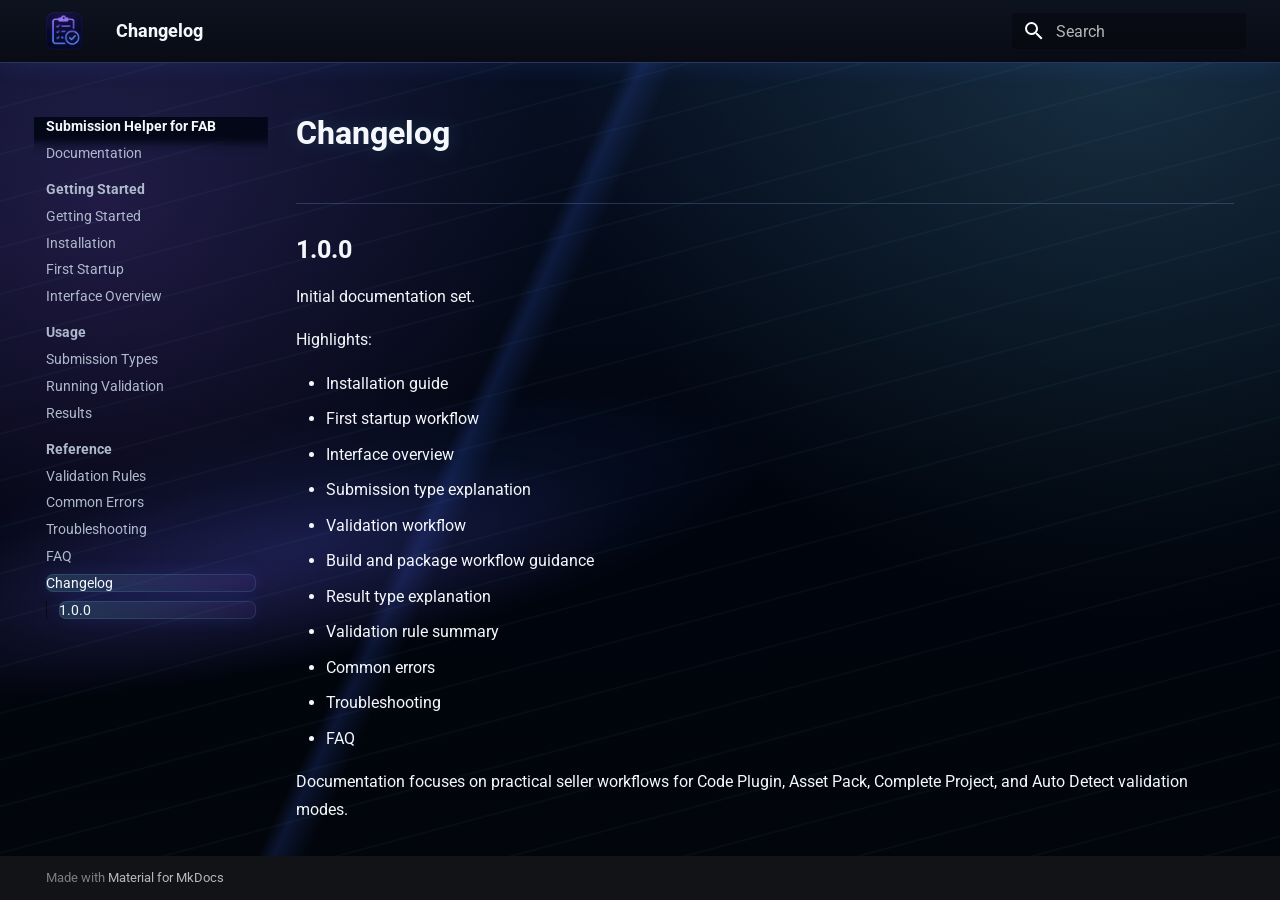
==== commit 4383b0c9: "Rename plugin to Submission Helper for FAB" ====
--- a/site/changelog/index.html
+++ b/site/changelog/index.html
@@ -6,11 +6,13 @@
       <meta charset="utf-8">
       <meta name="viewport" content="width=device-width,initial-scale=1">
       
-        <meta name="description" content="Documentation for the Fab Submission Helper Unreal Engine plugin.">
+        <meta name="description" content="Documentation for the Submission Helper for FAB Unreal Engine plugin.">
       
       
         <meta name="author" content="Dokazin">
       
+      
+        <link rel="canonical" href="https://dokazin.github.io/FabSubmissionHelperDoc/changelog/">
       
       
         <link rel="prev" href="../faq/">
@@ -25,7 +27,7 @@
     
     
       
-        <title>Changelog - Fab Submission Helper</title>
+        <title>Changelog - Submission Helper for FAB</title>
       
     
     
@@ -92,7 +94,7 @@
 
 <header class="md-header md-header--shadow" data-md-component="header">
   <nav class="md-header__inner md-grid" aria-label="Header">
-    <a href=".." title="Fab Submission Helper" class="md-header__button md-logo" aria-label="Fab Submission Helper" data-md-component="logo">
+    <a href=".." title="Submission Helper for FAB" class="md-header__button md-logo" aria-label="Submission Helper for FAB" data-md-component="logo">
       
   <img src="../assets/images/Icon128.png" alt="logo">
 
@@ -105,7 +107,7 @@
       <div class="md-header__ellipsis">
         <div class="md-header__topic">
           <span class="md-ellipsis">
-            Fab Submission Helper
+            Submission Helper for FAB
           </span>
         </div>
         <div class="md-header__topic" data-md-component="header-topic">
@@ -198,12 +200,12 @@
 
 <nav class="md-nav md-nav--primary md-nav--integrated" aria-label="Navigation" data-md-level="0">
   <label class="md-nav__title" for="__drawer">
-    <a href=".." title="Fab Submission Helper" class="md-nav__button md-logo" aria-label="Fab Submission Helper" data-md-component="logo">
+    <a href=".." title="Submission Helper for FAB" class="md-nav__button md-logo" aria-label="Submission Helper for FAB" data-md-component="logo">
       
   <img src="../assets/images/Icon128.png" alt="logo">
 
     </a>
-    Fab Submission Helper
+    Submission Helper for FAB
   </label>
   
   <ul class="md-nav__list" data-md-scrollfix>
